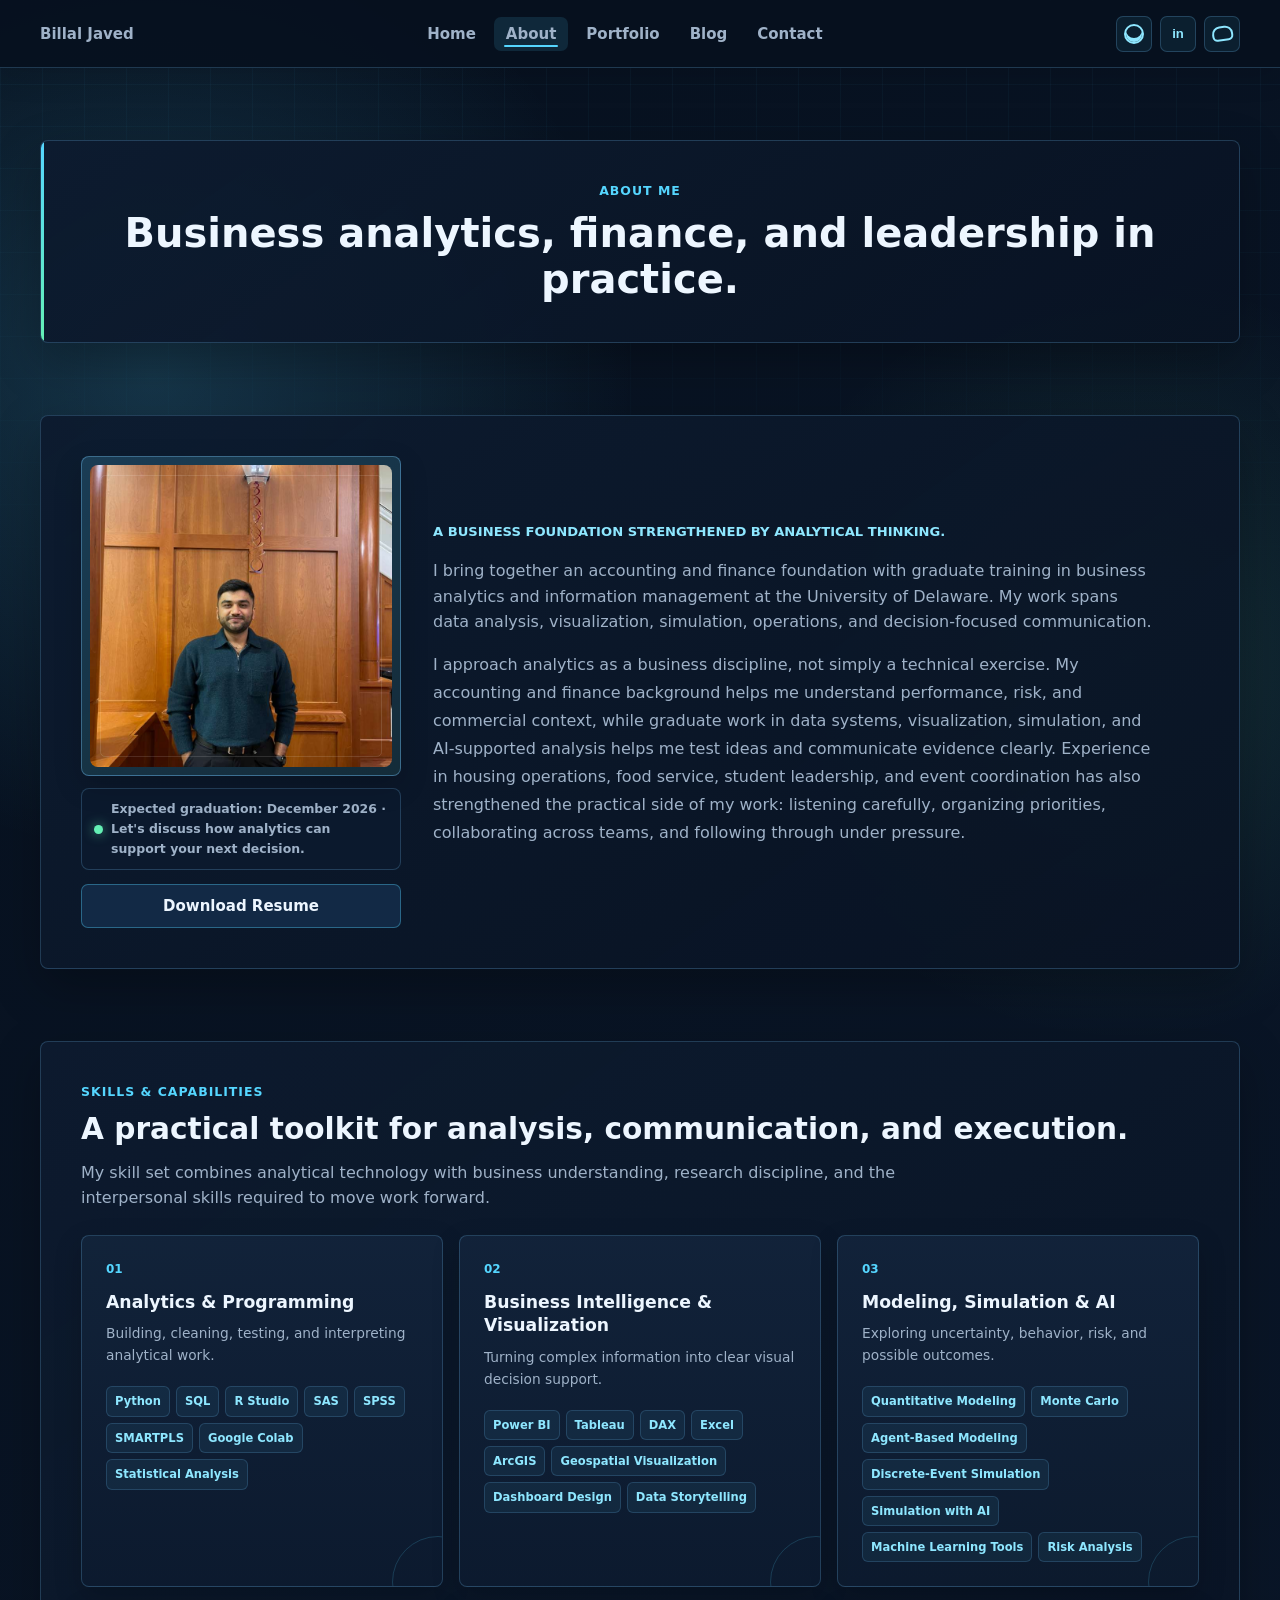
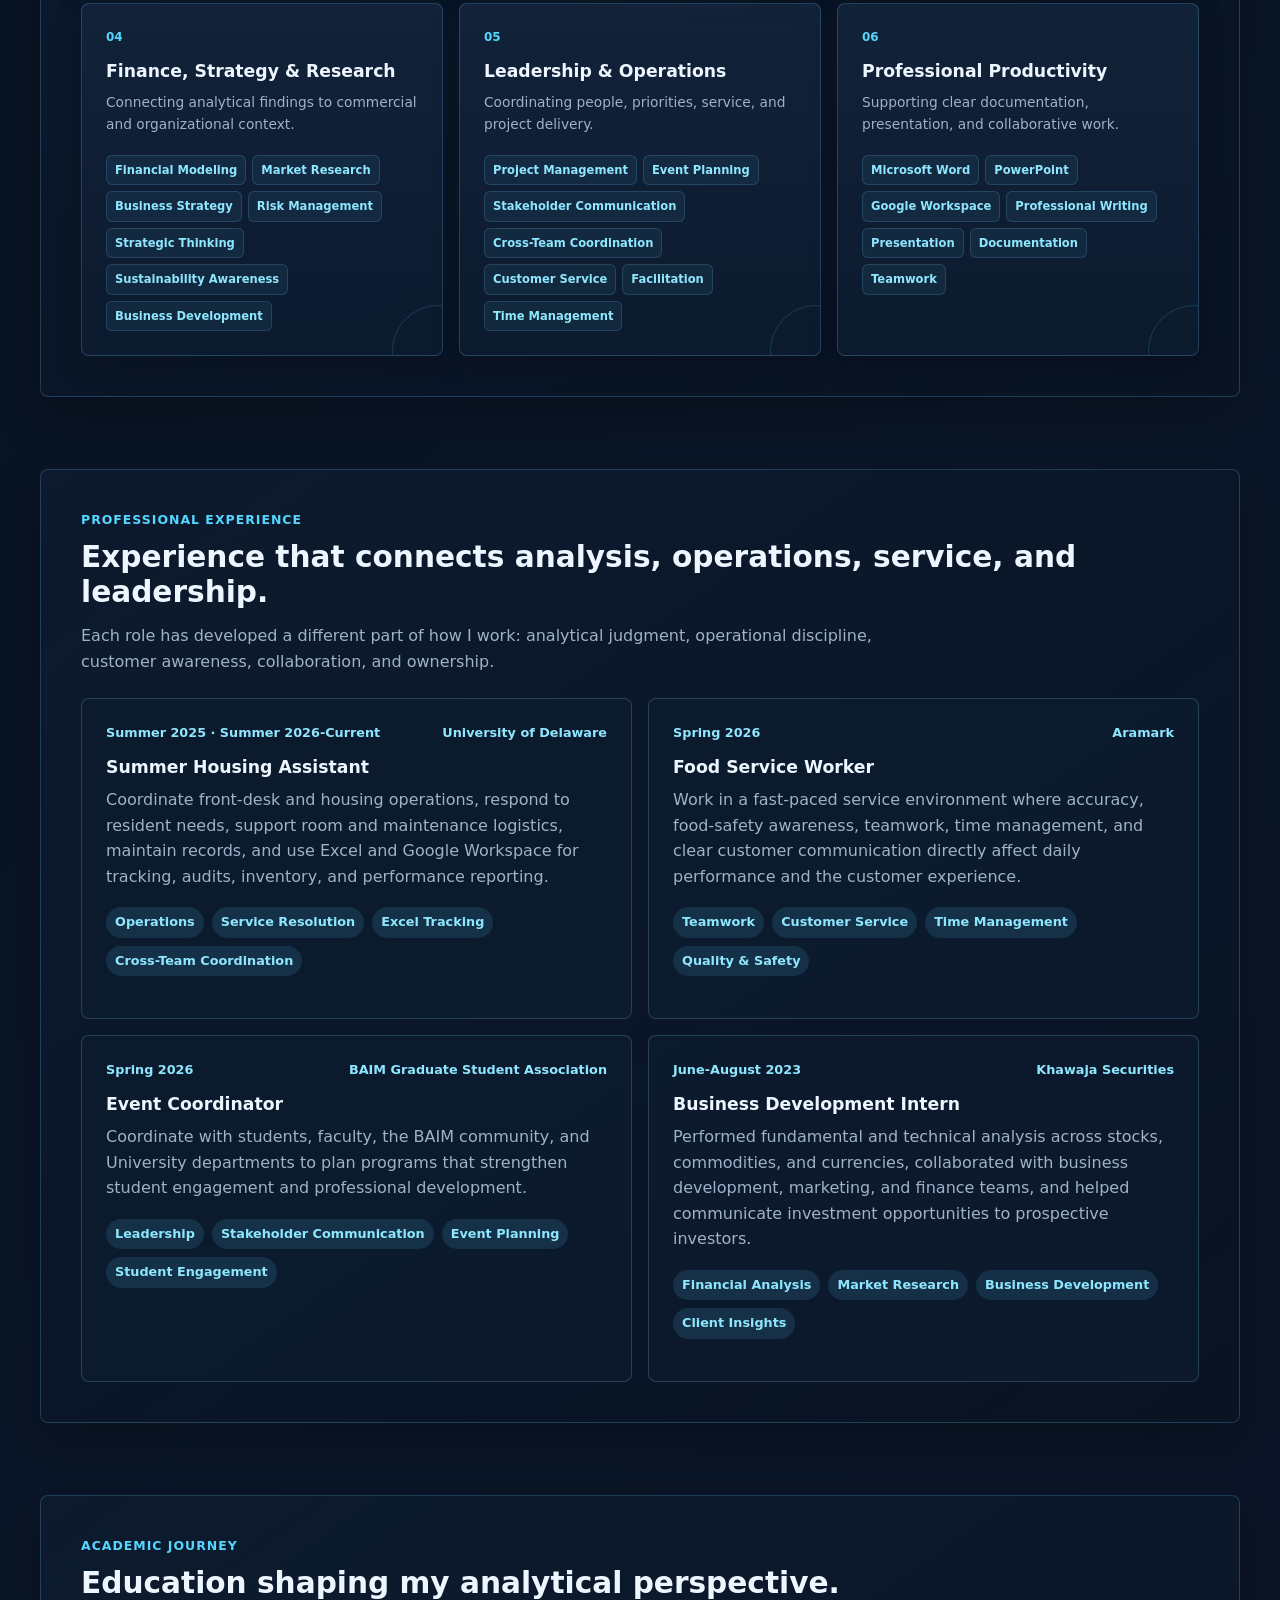
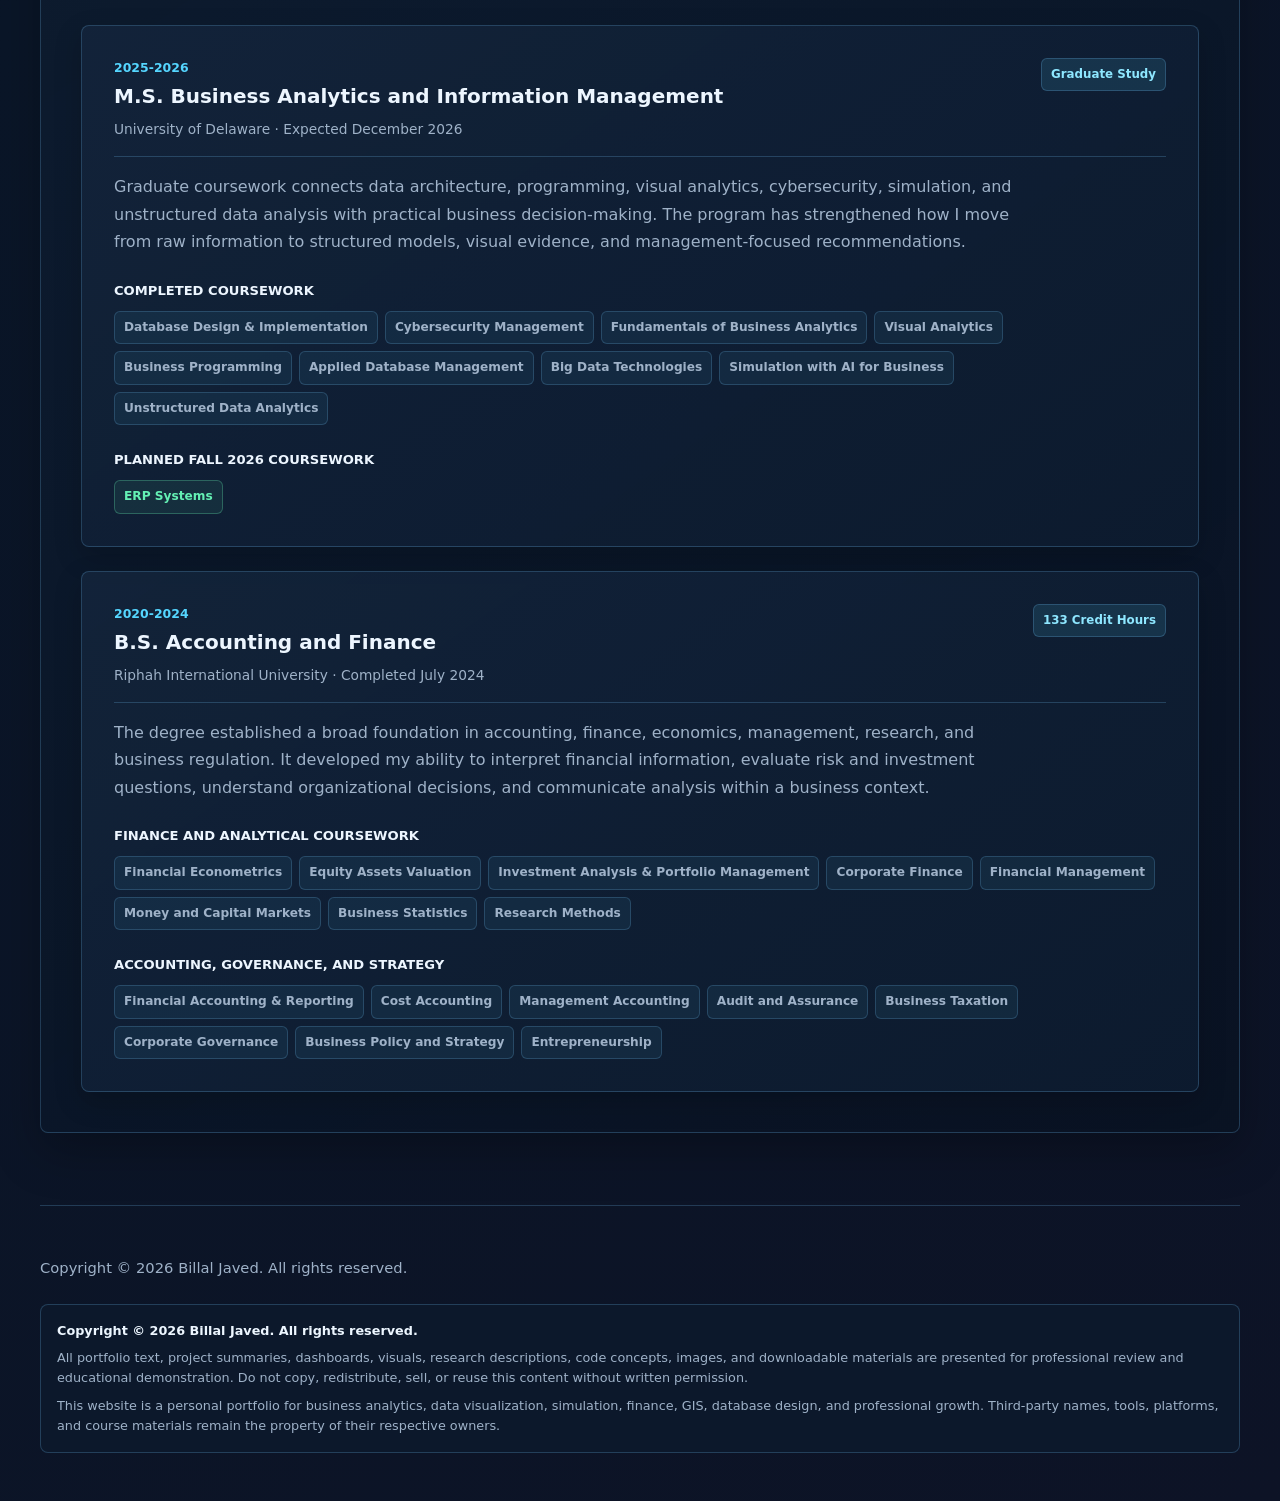
==== about.html @ 1fc85ca2 "Update portfolio website" ====
<!DOCTYPE html>
<html lang="en">
  <head>
    <meta charset="UTF-8" />
    <meta name="viewport" content="width=device-width, initial-scale=1.0" />
    <title>About | Billal Javed</title>
    <link rel="stylesheet" href="styles.css" />
  </head>
  <body data-page="about">
    <header class="site-header">
      <div class="brand-wrap"><a class="brand" href="index.html">Billal Javed</a><a class="admin-gate" href="admin.html" aria-label="Admin login" title="Admin login"></a></div>
      <button class="menu-toggle" id="menuToggle">Menu</button>
      <nav class="top-nav" id="topNav">
        <a href="index.html" data-page-link="home">Home</a><a href="about.html" data-page-link="about">About</a><a href="portfolio.html" data-page-link="portfolio">Portfolio</a><a href="blog.html" data-page-link="blog">Blog</a><a href="contact.html" data-page-link="contact">Contact</a>
      </nav>
      <div class="social-actions"><a class="social-icon github-icon" href="https://github.com/billal7890" data-social="github" target="_blank" rel="noreferrer" aria-label="GitHub"></a><a class="social-icon linkedin-icon" href="https://www.linkedin.com/in/billaljaved" data-social="linkedin" target="_blank" rel="noreferrer" aria-label="LinkedIn"></a><a class="social-icon handshake-icon" href="https://udel.joinhandshake.com/profiles/billaljaved" data-social="handshake" target="_blank" rel="noreferrer" aria-label="Handshake"></a></div>
    </header>
    <main>
      <section class="page-hero about-hero section-block reveal"><p class="eyebrow">About Me</p><h1 id="aboutHeading">Business analytics, finance, and leadership in practice.</h1></section>
      <section class="about section-block">
        <div class="profile-card reveal">
          <aside class="profile-visual">
            <div class="profile-image-frame"><img id="profileImage" alt="Billal Javed profile" /></div>
            <div class="profile-status"><i></i><span id="profileStatus">Expected graduation: December 2026 · Let's discuss how analytics can support your next decision.</span></div>
            <a class="button secondary resume-download profile-resume" href="#">Download Resume</a>
          </aside>
          <div class="profile-content">
            <p class="profile-kicker" id="aboutKicker">A business foundation strengthened by analytical thinking.</p>
            <p id="aboutText">I bring together an accounting and finance foundation with graduate training in business analytics and information management at the University of Delaware. My work spans data analysis, visualization, simulation, operations, and decision-focused communication.</p>
            <p id="aboutSecondary">I approach analytics as a business discipline, not simply a technical exercise. My accounting and finance background helps me understand performance, risk, and commercial context, while graduate work in data systems, visualization, simulation, and AI-supported analysis helps me test ideas and communicate evidence clearly. Experience in housing operations, food service, student leadership, and event coordination has also strengthened the practical side of my work: listening carefully, organizing priorities, collaborating across teams, and following through under pressure.</p>
          </div>
        </div>
      </section>
      <section class="section-block skills-showcase reveal" id="skills">
        <div class="section-heading">
          <p class="eyebrow">Skills &amp; Capabilities</p>
          <h2 id="skillsHeading">A practical toolkit for analysis, communication, and execution.</h2>
          <p id="skillsIntro">My skill set combines analytical technology with business understanding, research discipline, and the interpersonal skills required to move work forward.</p>
        </div>
        <div class="skill-groups" id="skillGroups">
          <article>
            <span class="skill-group-number">01</span>
            <h3>Analytics &amp; Programming</h3>
            <p>Building, cleaning, testing, and interpreting analytical work.</p>
            <div class="skill-cloud"><span>Python</span><span>SQL</span><span>R Studio</span><span>SAS</span><span>SPSS</span><span>SMARTPLS</span><span>Google Colab</span><span>Statistical Analysis</span></div>
          </article>
          <article>
            <span class="skill-group-number">02</span>
            <h3>Business Intelligence &amp; Visualization</h3>
            <p>Turning complex information into clear visual decision support.</p>
            <div class="skill-cloud"><span>Power BI</span><span>Tableau</span><span>DAX</span><span>Excel</span><span>ArcGIS</span><span>Geospatial Visualization</span><span>Dashboard Design</span><span>Data Storytelling</span></div>
          </article>
          <article>
            <span class="skill-group-number">03</span>
            <h3>Modeling, Simulation &amp; AI</h3>
            <p>Exploring uncertainty, behavior, risk, and possible outcomes.</p>
            <div class="skill-cloud"><span>Quantitative Modeling</span><span>Monte Carlo</span><span>Agent-Based Modeling</span><span>Discrete-Event Simulation</span><span>Simulation with AI</span><span>Machine Learning Tools</span><span>Risk Analysis</span></div>
          </article>
          <article>
            <span class="skill-group-number">04</span>
            <h3>Finance, Strategy &amp; Research</h3>
            <p>Connecting analytical findings to commercial and organizational context.</p>
            <div class="skill-cloud"><span>Financial Modeling</span><span>Market Research</span><span>Business Strategy</span><span>Risk Management</span><span>Strategic Thinking</span><span>Sustainability Awareness</span><span>Business Development</span></div>
          </article>
          <article>
            <span class="skill-group-number">05</span>
            <h3>Leadership &amp; Operations</h3>
            <p>Coordinating people, priorities, service, and project delivery.</p>
            <div class="skill-cloud"><span>Project Management</span><span>Event Planning</span><span>Stakeholder Communication</span><span>Cross-Team Coordination</span><span>Customer Service</span><span>Facilitation</span><span>Time Management</span></div>
          </article>
          <article>
            <span class="skill-group-number">06</span>
            <h3>Professional Productivity</h3>
            <p>Supporting clear documentation, presentation, and collaborative work.</p>
            <div class="skill-cloud"><span>Microsoft Word</span><span>PowerPoint</span><span>Google Workspace</span><span>Professional Writing</span><span>Presentation</span><span>Documentation</span><span>Teamwork</span></div>
          </article>
        </div>
      </section>
      <section class="section-block experience-section reveal">
        <div class="section-heading">
          <p class="eyebrow">Professional Experience</p>
          <h2 id="experienceHeading">Experience that connects analysis, operations, service, and leadership.</h2>
          <p id="experienceIntro">Each role has developed a different part of how I work: analytical judgment, operational discipline, customer awareness, collaboration, and ownership.</p>
        </div>
        <div class="experience-list">
          <article>
            <div class="experience-meta"><span>Summer 2025 · Summer 2026-Current</span><span>University of Delaware</span></div>
            <h3>Summer Housing Assistant</h3>
            <p id="housingDescription">Coordinate front-desk and housing operations, respond to resident needs, support room and maintenance logistics, maintain records, and use Excel and Google Workspace for tracking, audits, inventory, and performance reporting.</p>
            <div class="skills-list"><span>Operations</span><span>Service Resolution</span><span>Excel Tracking</span><span>Cross-Team Coordination</span></div>
          </article>
          <article>
            <div class="experience-meta"><span>Spring 2026</span><span>Aramark</span></div>
            <h3>Food Service Worker</h3>
            <p id="aramarkDescription">Work in a fast-paced service environment where accuracy, food-safety awareness, teamwork, time management, and clear customer communication directly affect daily performance and the customer experience.</p>
            <div class="skills-list"><span>Teamwork</span><span>Customer Service</span><span>Time Management</span><span>Quality &amp; Safety</span></div>
          </article>
          <article>
            <div class="experience-meta"><span>Spring 2026</span><span>BAIM Graduate Student Association</span></div>
            <h3>Event Coordinator</h3>
            <p id="gsaDescription">Coordinate with students, faculty, the BAIM community, and University departments to plan programs that strengthen student engagement and professional development.</p>
            <div class="skills-list"><span>Leadership</span><span>Stakeholder Communication</span><span>Event Planning</span><span>Student Engagement</span></div>
          </article>
          <article>
            <div class="experience-meta"><span>June-August 2023</span><span>Khawaja Securities</span></div>
            <h3>Business Development Intern</h3>
            <p id="internshipDescription">Performed fundamental and technical analysis across stocks, commodities, and currencies, collaborated with business development, marketing, and finance teams, and helped communicate investment opportunities to prospective investors.</p>
            <div class="skills-list"><span>Financial Analysis</span><span>Market Research</span><span>Business Development</span><span>Client Insights</span></div>
          </article>
        </div>
      </section>
      <section class="section-block timeline-section reveal">
        <div class="section-heading"><p class="eyebrow">Academic Journey</p><h2 id="academicHeading">Education shaping my analytical perspective.</h2></div>
        <div class="academic-records">
          <article class="academic-record">
            <div class="academic-record-head">
              <div><span>2025-2026</span><h3 id="mastersDegree">M.S. Business Analytics and Information Management</h3><p id="mastersSchool">University of Delaware · Expected December 2026</p></div>
              <strong>Graduate Study</strong>
            </div>
            <p id="mastersDescription">Graduate coursework connects data architecture, programming, visual analytics, cybersecurity, simulation, and unstructured data analysis with practical business decision-making. The program has strengthened how I move from raw information to structured models, visual evidence, and management-focused recommendations.</p>
            <div class="coursework-block">
              <h4>Completed coursework</h4>
              <div class="coursework-list" id="mastersCompletedCourses">
                <span>Database Design &amp; Implementation</span><span>Cybersecurity Management</span><span>Fundamentals of Business Analytics</span><span>Visual Analytics</span><span>Business Programming</span><span>Applied Database Management</span><span>Big Data Technologies</span><span>Simulation with AI for Business</span><span>Unstructured Data Analytics</span>
              </div>
            </div>
            <div class="coursework-block planned-coursework">
              <h4>Planned Fall 2026 coursework</h4>
              <div class="coursework-list" id="mastersPlannedCourses"><span>ERP Systems</span></div>
            </div>
          </article>
          <article class="academic-record">
            <div class="academic-record-head">
              <div><span>2020-2024</span><h3 id="bachelorsDegree">B.S. Accounting and Finance</h3><p id="bachelorsSchool">Riphah International University · Completed July 2024</p></div>
              <strong>133 Credit Hours</strong>
            </div>
            <p id="bachelorsDescription">The degree established a broad foundation in accounting, finance, economics, management, research, and business regulation. It developed my ability to interpret financial information, evaluate risk and investment questions, understand organizational decisions, and communicate analysis within a business context.</p>
            <div class="coursework-block">
              <h4>Finance and analytical coursework</h4>
              <div class="coursework-list" id="bachelorsFinanceCourses">
                <span>Financial Econometrics</span><span>Equity Assets Valuation</span><span>Investment Analysis &amp; Portfolio Management</span><span>Corporate Finance</span><span>Financial Management</span><span>Money and Capital Markets</span><span>Business Statistics</span><span>Research Methods</span>
              </div>
            </div>
            <div class="coursework-block">
              <h4>Accounting, governance, and strategy</h4>
              <div class="coursework-list" id="bachelorsBusinessCourses">
                <span>Financial Accounting &amp; Reporting</span><span>Cost Accounting</span><span>Management Accounting</span><span>Audit and Assurance</span><span>Business Taxation</span><span>Corporate Governance</span><span>Business Policy and Strategy</span><span>Entrepreneurship</span>
              </div>
            </div>
          </article>
        </div>
      </section>
    </main>
    <footer class="site-footer"><p>Copyright © 2026 Billal Javed. All rights reserved.</p></footer>
    <script src="script.js"></script>
  </body>
</html>
---- styles.css ----
:root {
  --bg: #07111f;
  --surface: #0d1b2f;
  --surface-soft: #13243b;
  --surface-raised: #102139;
  --ink: #edf6ff;
  --muted: #9fb2c8;
  --line: rgba(119, 199, 255, 0.22);
  --line-strong: rgba(119, 199, 255, 0.38);
  --accent: #55d6ff;
  --accent-dark: #8ee7ff;
  --accent-soft: rgba(85, 214, 255, 0.12);
  --success: #16805a;
  --danger: #b42345;
  --signal: #64f0b4;
  --violet: #8d7dff;
  --shadow: 0 18px 48px rgba(0, 0, 0, 0.26);
  --shadow-soft: 0 10px 28px rgba(0, 0, 0, 0.18);
  --radius: 8px;
  --max: 1200px;
  --space-1: 8px;
  --space-2: 16px;
  --space-3: 24px;
  --space-4: 32px;
  --space-5: 48px;
  --space-6: 64px;
  --section-space: 72px;
}

* {
  box-sizing: border-box;
}

[hidden] {
  display: none !important;
}

html {
  scroll-behavior: smooth;
}

body {
  margin: 0;
  background:
    radial-gradient(circle at 12% 8%, rgba(85, 214, 255, 0.18), transparent 30rem),
    radial-gradient(circle at 88% 14%, rgba(100, 240, 180, 0.12), transparent 24rem),
    linear-gradient(135deg, #07111f 0%, #0a1628 54%, #0d1326 100%);
  color: var(--ink);
  font-family: Inter, ui-sans-serif, system-ui, -apple-system, BlinkMacSystemFont, "Segoe UI", Arial, sans-serif;
  font-size: 16px;
  line-height: 1.6;
  min-width: 320px;
  animation: pageFade 420ms ease both;
}

body::before {
  content: "";
  position: fixed;
  inset: 0;
  pointer-events: none;
  background-image:
    linear-gradient(rgba(85, 214, 255, 0.045) 1px, transparent 1px),
    linear-gradient(90deg, rgba(85, 214, 255, 0.045) 1px, transparent 1px);
  background-size: 42px 42px;
  mask-image: linear-gradient(to bottom, #000 0%, transparent 78%);
}

a {
  color: inherit;
  text-decoration: none;
}

img {
  max-width: 100%;
}

.site-header {
  position: sticky;
  top: 0;
  z-index: 50;
  display: grid;
  grid-template-columns: auto 1fr auto;
  align-items: center;
  gap: var(--space-2);
  min-height: 68px;
  padding: 12px max(20px, calc((100vw - var(--max)) / 2));
  border-bottom: 1px solid var(--line);
  background: rgba(7, 17, 31, 0.92);
  box-shadow: 0 8px 30px rgba(0, 0, 0, 0.12);
  backdrop-filter: blur(18px);
}

.brand {
  font-size: 0.98rem;
  font-weight: 800;
  letter-spacing: 0;
}

.brand-wrap {
  display: inline-flex;
  align-items: center;
  gap: 9px;
}

.admin-gate {
  display: none;
  place-items: center;
  width: 28px;
  height: 28px;
  border: 1px solid var(--line);
  border-radius: 7px;
  color: var(--accent-dark);
  background: var(--accent-soft);
  font-size: 0.78rem;
  font-weight: 900;
  transition: transform 180ms ease, box-shadow 180ms ease;
}

.admin-gate::before {
  content: "";
  width: 12px;
  height: 12px;
  border: 2px solid currentColor;
  border-radius: 3px;
  box-shadow: 5px 5px 0 -1px currentColor;
}

.admin-gate:hover {
  transform: translateY(-2px);
  box-shadow: 0 10px 22px rgba(85, 214, 255, 0.16);
}

.top-nav {
  display: flex;
  justify-content: center;
  gap: 6px;
  flex-wrap: wrap;
}

.top-nav a,
.social-actions a,
.footer-links a {
  border-radius: 7px;
  color: var(--muted);
  font-size: 0.92rem;
  font-weight: 700;
  transition: color 180ms ease, background 180ms ease, transform 180ms ease;
}

.top-nav a {
  position: relative;
  padding: 8px 12px;
}

.top-nav a::after {
  content: "";
  position: absolute;
  left: 10px;
  right: 10px;
  bottom: 4px;
  height: 2px;
  border-radius: 999px;
  background: var(--accent);
  transform: scaleX(0);
  transform-origin: left;
  transition: transform 180ms ease;
}

.top-nav a:hover,
.top-nav a.active,
.footer-links a:hover {
  color: var(--accent-dark);
  background: var(--accent-soft);
}

.top-nav a:hover::after,
.top-nav a.active::after {
  transform: scaleX(1);
}

.social-actions {
  display: flex;
  align-items: center;
  gap: 8px;
}

.social-actions a {
  display: grid;
  place-items: center;
  width: 36px;
  height: 36px;
  border: 1px solid var(--line);
  background: rgba(85, 214, 255, 0.08);
  transition: border-color 180ms ease, background 180ms ease, transform 180ms ease;
}

.social-actions a:hover {
  border-color: var(--line-strong);
  background: var(--accent-soft);
  transform: translateY(-2px);
}

.social-icon::before {
  color: var(--accent-dark);
  font-weight: 900;
  font-size: 0.82rem;
}

.github-icon::before {
  content: "";
  width: 16px;
  height: 16px;
  border: 2px solid currentColor;
  border-radius: 50%;
  box-shadow: inset 0 -4px 0 currentColor;
}

.linkedin-icon::before {
  content: "in";
  font-family: Arial, sans-serif;
}

.handshake-icon::before {
  content: "";
  width: 17px;
  height: 11px;
  border: 2px solid currentColor;
  border-radius: 8px 8px 5px 5px;
  transform: rotate(-8deg);
}

.menu-toggle {
  display: none;
  min-height: 40px;
  border: 1px solid var(--line);
  border-radius: 7px;
  background: var(--surface);
  color: var(--ink);
  font-weight: 800;
}

main {
  width: min(var(--max), calc(100% - 40px));
  margin: 0 auto;
  display: grid;
  gap: var(--section-space);
  padding: var(--section-space) 0;
}

.section-block {
  scroll-margin-top: 84px;
  padding: 0;
}

.hero {
  display: grid;
  grid-template-columns: minmax(0, 1fr) minmax(360px, 0.66fr);
  gap: var(--space-4);
  align-items: stretch;
  min-height: auto;
  padding: 0;
}

.page-hero {
  position: relative;
  overflow: hidden;
  border: 1px solid var(--line);
  border-radius: var(--radius);
  background:
    linear-gradient(145deg, rgba(13, 27, 47, 0.96), rgba(9, 19, 35, 0.9));
  box-shadow: var(--shadow);
  padding: 40px;
  margin-top: 0;
}

.page-hero::before {
  content: "";
  position: absolute;
  inset: 0 auto 0 0;
  width: 3px;
  background: linear-gradient(var(--accent), var(--signal));
}

.page-hero > :last-child {
  margin-bottom: 0;
}

.hero-copy,
.featured-panel,
.work-focus,
.profile-card,
.contact-layout,
.resume .section-heading,
.admin,
.content-modal {
  border: 1px solid var(--line);
  border-radius: var(--radius);
  background:
    linear-gradient(145deg, rgba(13, 27, 47, 0.96), rgba(9, 19, 35, 0.9));
  box-shadow: var(--shadow);
}

.hero-copy {
  padding: 40px;
  position: relative;
  overflow: hidden;
  min-height: 470px;
  display: flex;
  flex-direction: column;
  justify-content: flex-start;
}

.hero-copy #homeTitle {
  width: 100%;
  max-width: 680px;
  text-wrap: pretty;
}

.hero-copy::after,
.featured-panel::after {
  content: "";
  position: absolute;
  right: -80px;
  bottom: -80px;
  width: 220px;
  aspect-ratio: 1;
  border-radius: 50%;
  border: 1px solid rgba(85, 214, 255, 0.2);
  background: radial-gradient(circle, rgba(85, 214, 255, 0.12), transparent 64%);
  pointer-events: none;
}

.eyebrow {
  margin: 0 0 10px;
  color: var(--accent);
  font-size: 0.78rem;
  font-weight: 800;
  letter-spacing: 0.08em;
  text-transform: uppercase;
}

h1,
h2,
h3,
p {
  margin-top: 0;
}

h1 {
  max-width: 100%;
  margin-bottom: var(--space-2);
  font-size: 2.5rem;
  line-height: 1.14;
  letter-spacing: 0;
}

h2 {
  margin-bottom: 12px;
  font-size: 1.85rem;
  line-height: 1.2;
  letter-spacing: 0;
}

h3 {
  margin-bottom: var(--space-1);
  font-size: 1.08rem;
  line-height: 1.35;
}

p {
  color: var(--muted);
  margin-bottom: var(--space-2);
}

.button-row,
.card-actions,
.contact-links,
.footer-links {
  display: flex;
  gap: 10px;
  flex-wrap: wrap;
}

.button,
.small-button {
  display: inline-flex;
  align-items: center;
  justify-content: center;
  min-height: 44px;
  border: 1px solid var(--line);
  border-radius: 7px;
  padding: 10px 15px;
  background: var(--surface);
  color: var(--ink);
  font: inherit;
  font-weight: 800;
  cursor: pointer;
  transition: transform 180ms ease, box-shadow 180ms ease, background 180ms ease;
}

.button:hover,
.small-button:hover,
.project-card:hover,
.blog-card:hover {
  transform: translateY(-2px);
}

.button:hover,
.small-button:hover {
  box-shadow: 0 10px 24px rgba(35, 87, 198, 0.14);
}

.button.primary {
  border-color: #69d7e8;
  background: linear-gradient(135deg, #59cde4, #61dfc0);
  color: #06111f;
  box-shadow: 0 10px 24px rgba(85, 214, 255, 0.16);
}

.button.secondary {
  border-color: rgba(85, 214, 255, 0.36);
  background: #122945;
  color: #edf6ff;
}

.small-button {
  border-color: rgba(85, 214, 255, 0.32);
  background: #122945;
  color: #edf6ff;
}

.button.primary:hover {
  background: linear-gradient(135deg, #72dded, #75e9ca);
}

.button.secondary:hover,
.small-button:hover {
  border-color: var(--accent);
  background: #173554;
  color: var(--accent-dark);
}

.hero-live-visual {
  position: relative;
  z-index: 1;
  display: grid;
  gap: 12px;
  margin: 22px 0 20px;
  padding: 14px;
  border: 1px solid rgba(85, 214, 255, 0.24);
  border-radius: var(--radius);
  background:
    linear-gradient(135deg, rgba(85, 214, 255, 0.1), rgba(100, 240, 180, 0.06)),
    rgba(7, 17, 31, 0.52);
}

.visual-controls {
  display: flex;
  gap: 6px;
  flex-wrap: wrap;
}

.visual-controls button {
  min-height: 30px;
  border: 1px solid var(--line);
  border-radius: 6px;
  padding: 5px 9px;
  background: rgba(13, 27, 47, 0.76);
  color: var(--muted);
  font: inherit;
  font-size: 0.75rem;
  font-weight: 800;
  cursor: pointer;
}

.visual-controls button:hover,
.visual-controls button.active {
  border-color: var(--accent);
  background: var(--accent-soft);
  color: var(--accent-dark);
}

.visual-kpis {
  display: grid;
  grid-template-columns: repeat(3, minmax(0, 1fr));
  gap: 10px;
}

.visual-kpis span {
  border: 1px solid rgba(119, 199, 255, 0.18);
  border-radius: 7px;
  padding: 10px;
  background: rgba(13, 27, 47, 0.74);
}

.visual-kpis strong {
  display: block;
  color: var(--ink);
  font-size: 1.05rem;
}

.visual-kpis small {
  color: var(--muted);
  font-weight: 700;
}

.visual-chart {
  position: relative;
  display: grid;
  grid-template-columns: repeat(6, 1fr);
  align-items: end;
  gap: 10px;
  min-height: 184px;
  padding: 56px 14px 24px 46px;
  overflow: hidden;
  border-radius: 7px;
  border: 1px solid rgba(85, 214, 255, 0.2);
  background:
    linear-gradient(180deg, rgba(5, 16, 31, 0.12), rgba(100, 240, 180, 0.04)),
    linear-gradient(rgba(85, 214, 255, 0.05) 1px, transparent 1px),
    linear-gradient(90deg, rgba(85, 214, 255, 0.05) 1px, transparent 1px);
  background-size: 24px 24px;
}

.visual-chart::before,
.visual-chart::after {
  content: "";
}

.visual-chart-head {
  position: absolute;
  top: 12px;
  right: 14px;
  left: 14px;
  z-index: 5;
  display: flex;
  align-items: center;
  justify-content: space-between;
  gap: 12px;
}

.visual-chart-head span {
  color: var(--ink);
  font-size: 0.78rem;
  font-weight: 800;
}

.visual-chart-head strong {
  flex: 0 0 auto;
  border: 1px solid rgba(100, 240, 180, 0.28);
  border-radius: 999px;
  padding: 5px 9px;
  background: rgba(100, 240, 180, 0.1);
  color: var(--signal);
  font-size: 0.68rem;
  letter-spacing: 0.01em;
}

.visual-threshold {
  position: absolute;
  top: 76px;
  right: 14px;
  left: 46px;
  z-index: 1;
  height: 48px;
  border-top: 1px dashed rgba(100, 240, 180, 0.38);
  border-bottom: 1px dashed rgba(100, 240, 180, 0.18);
  background: linear-gradient(90deg, rgba(100, 240, 180, 0.08), transparent);
  pointer-events: none;
}

.visual-threshold span {
  position: absolute;
  top: -10px;
  right: 8px;
  padding: 2px 6px;
  border-radius: 999px;
  background: rgba(7, 17, 31, 0.88);
  color: rgba(100, 240, 180, 0.82);
  font-size: 0.58rem;
  font-weight: 800;
}

.visual-axis {
  position: absolute;
  top: 54px;
  bottom: 26px;
  left: 10px;
  z-index: 3;
  display: grid;
  grid-template-rows: repeat(4, 1fr);
  align-items: center;
  color: rgba(159, 178, 200, 0.72);
  font-size: 0.58rem;
  font-weight: 800;
  pointer-events: none;
}

.visual-chart i {
  position: relative;
  z-index: 3;
  height: var(--h);
  min-height: 22px;
  border: 1px solid rgba(85, 214, 255, 0.26);
  border-radius: 8px 8px 3px 3px;
  background: linear-gradient(180deg, rgba(85, 214, 255, 0.88), rgba(100, 240, 180, 0.42));
  box-shadow: 0 0 18px rgba(85, 214, 255, 0.12);
  animation: barLift 2.6s ease-in-out infinite;
  animation-delay: calc(var(--h) * -0.018s);
}

.visual-chart svg {
  position: absolute;
  inset: 48px 14px 26px 46px;
  z-index: 4;
  width: calc(100% - 60px);
  height: calc(100% - 74px);
  overflow: visible;
  pointer-events: none;
}

.visual-chart polyline {
  fill: none;
  stroke: var(--signal);
  stroke-width: 4;
  stroke-linecap: round;
  stroke-linejoin: round;
  filter: drop-shadow(0 0 8px rgba(100, 240, 180, 0.45));
  stroke-dasharray: 420;
  animation: drawTrend 3.8s ease-in-out infinite;
}

.visual-trend-label {
  position: absolute;
  top: 128px;
  right: 18px;
  z-index: 5;
  max-width: 160px;
  border: 1px solid rgba(100, 240, 180, 0.18);
  border-radius: 999px;
  padding: 5px 8px;
  background: rgba(7, 17, 31, 0.78);
  color: rgba(230, 241, 255, 0.82);
  font-size: 0.62rem;
  font-weight: 800;
  text-align: right;
}

.visual-periods {
  position: absolute;
  right: 12px;
  bottom: 6px;
  left: 46px;
  z-index: 3;
  display: grid;
  grid-template-columns: repeat(6, minmax(0, 1fr));
  color: rgba(159, 178, 200, 0.7);
  font-size: 0.58rem;
  font-weight: 700;
  text-align: center;
  pointer-events: none;
}

.visual-caption {
  margin: 0;
  font-size: 0.78rem;
}

.visual-explanation {
  display: grid;
  gap: 6px;
  border-top: 1px solid var(--line);
  padding-top: 12px;
}

.visual-explanation strong {
  color: var(--ink);
  font-size: 0.9rem;
}

.visual-explanation p {
  margin: 0;
  font-size: 0.82rem;
  line-height: 1.55;
}

.visual-legend {
  display: flex;
  gap: 12px;
  flex-wrap: wrap;
  color: var(--muted);
  font-size: 0.7rem;
  font-weight: 700;
}

.visual-legend span {
  display: inline-flex;
  align-items: center;
  gap: 5px;
}

.visual-legend i {
  width: 10px;
  height: 10px;
  border-radius: 2px;
  background: var(--accent);
}

.visual-legend span:nth-child(2) i {
  height: 3px;
  border-radius: 999px;
  background: var(--signal);
}

.visual-legend span:last-child {
  flex-basis: 100%;
  color: var(--accent-dark);
}

.featured-panel {
  padding: var(--space-3);
  position: relative;
  overflow: hidden;
  min-height: 470px;
  display: flex;
  flex-direction: column;
}

.panel-heading,
.section-heading {
  margin-bottom: var(--space-3);
}

.section-heading {
  max-width: 100%;
}

.section-heading > :last-child {
  margin-bottom: 0;
}

.section-heading > p:not(.eyebrow) {
  max-width: 820px;
}

.panel-heading {
  display: flex;
  justify-content: space-between;
  gap: 12px;
  color: var(--muted);
  font-weight: 800;
}

.featured-projects,
.portfolio-grid,
.certification-grid,
.blog-grid,
.work-grid,
.admin-stats {
  display: grid;
  gap: var(--space-2);
}

.featured-projects {
  grid-template-columns: 1fr;
  flex: 1;
  grid-template-rows: repeat(4, minmax(0, 1fr));
}

.featured-card,
.project-card,
.certification-card,
.custom-section-card,
.blog-card,
.work-grid article,
.admin-card,
.message-card {
  border: 1px solid var(--line);
  border-radius: var(--radius);
  background: rgba(13, 27, 47, 0.9);
  box-shadow: var(--shadow-soft);
  transition: transform 180ms ease, box-shadow 180ms ease, border-color 180ms ease, background 180ms ease;
}

.featured-card:hover,
.certification-card:hover,
.custom-section-card:hover,
.work-grid article:hover,
.message-card:hover {
  transform: translateY(-2px);
  border-color: var(--line-strong);
  box-shadow: 0 16px 34px rgba(0, 0, 0, 0.22);
}

.project-card img {
  background:
    linear-gradient(rgba(85, 214, 255, 0.045) 1px, transparent 1px),
    linear-gradient(90deg, rgba(85, 214, 255, 0.045) 1px, transparent 1px),
    #071426;
  background-size: 28px 28px;
}

.certifications-section {
  padding: var(--space-4);
  border: 1px solid var(--line);
  background:
    linear-gradient(120deg, rgba(98, 240, 191, 0.055), transparent 42%),
    var(--panel);
}

.certification-grid {
  grid-template-columns: repeat(2, minmax(0, 1fr));
}

.certification-card {
  display: grid;
  min-height: 280px;
  align-content: space-between;
  gap: var(--space-3);
  padding: var(--space-3);
}

.certification-card h3 {
  margin: 14px 0 10px;
}

.certification-card p {
  color: var(--muted);
}

.certification-card .small-button {
  width: fit-content;
  margin-top: 12px;
}

.custom-sections-section {
  padding: var(--space-4);
  border: 1px solid var(--line);
  background:
    linear-gradient(120deg, rgba(200, 166, 66, 0.06), transparent 45%),
    var(--panel);
}

.custom-section-grid {
  display: grid;
  grid-template-columns: repeat(2, minmax(0, 1fr));
  gap: var(--space-2);
}

.custom-section-card {
  display: grid;
  gap: var(--space-3);
  padding: var(--space-3);
}

.custom-section-card h3 {
  margin: 8px 0 10px;
}

.custom-section-file {
  border-top: 1px solid var(--line);
  padding-top: var(--space-2);
}

.custom-section-file img {
  width: 100%;
  max-height: 260px;
  object-fit: cover;
  border: 1px solid var(--line);
  border-radius: var(--radius);
}

.featured-card {
  display: flex;
  flex-direction: column;
  justify-content: center;
  padding: var(--space-2);
}

.featured-card p {
  margin-bottom: 10px;
  font-size: 0.88rem;
  line-height: 1.5;
}

.featured-card .small-button {
  width: fit-content;
}

.work-focus {
  position: sticky;
  top: 80px;
  z-index: 1;
  padding: 40px;
  margin-top: 0;
}

.work-grid {
  grid-template-columns: repeat(4, minmax(0, 1fr));
}

.work-grid article {
  padding: var(--space-3);
  background: linear-gradient(180deg, rgba(13, 27, 47, 0.95), rgba(19, 36, 59, 0.92));
}

.profile-card {
  display: grid;
  grid-template-columns: 320px minmax(0, 1fr);
  gap: var(--space-4);
  align-items: center;
  padding: 40px;
}

#profileImage {
  display: block;
  width: 100%;
  aspect-ratio: 1;
  border-radius: var(--radius);
  object-fit: cover;
  background: var(--surface-soft);
}

.about-hero {
  text-align: center;
}

.about-hero h1 {
  max-width: none;
  margin-inline: auto;
  text-align: center !important;
}

.profile-visual {
  display: grid;
  align-content: center;
  gap: 12px;
}

.profile-image-frame {
  position: relative;
  overflow: hidden;
  border: 1px solid var(--line-strong);
  border-radius: var(--radius);
  padding: 8px;
  background:
    linear-gradient(145deg, rgba(85, 214, 255, 0.18), rgba(100, 240, 180, 0.08)),
    var(--surface);
  box-shadow: var(--shadow-soft);
}

.profile-image-frame::after {
  content: "";
  position: absolute;
  inset: 18px;
  border: 1px solid rgba(255, 255, 255, 0.12);
  border-radius: 5px;
  pointer-events: none;
}

.profile-status {
  display: flex;
  align-items: center;
  gap: 8px;
  border: 1px solid var(--line);
  border-radius: var(--radius);
  padding: 10px 12px;
  background: rgba(13, 27, 47, 0.84);
  color: var(--muted);
  font-size: 0.78rem;
  font-weight: 750;
}

.profile-status i {
  width: 9px;
  height: 9px;
  flex: 0 0 auto;
  border-radius: 50%;
  background: var(--signal);
  box-shadow: 0 0 12px rgba(100, 240, 180, 0.65);
}

.profile-content {
  max-width: 720px;
}

.profile-kicker {
  color: var(--accent-dark);
  font-size: 0.82rem;
  font-weight: 850;
  text-transform: uppercase;
}

.profile-content > p:not(.profile-kicker) {
  font-size: 1rem;
  line-height: 1.75;
}

.profile-resume {
  width: 100%;
  margin-top: 2px;
}

.skills-showcase {
  border: 1px solid var(--line);
  border-radius: var(--radius);
  padding: 40px;
  background:
    linear-gradient(145deg, rgba(13, 27, 47, 0.96), rgba(9, 19, 35, 0.9));
  box-shadow: var(--shadow);
}

.skill-groups {
  display: grid;
  grid-template-columns: repeat(3, minmax(0, 1fr));
  gap: var(--space-2);
}

.skill-groups article {
  position: relative;
  overflow: hidden;
  border: 1px solid var(--line);
  border-radius: var(--radius);
  padding: var(--space-3);
  background: linear-gradient(180deg, rgba(19, 36, 59, 0.92), rgba(13, 27, 47, 0.92));
  box-shadow: var(--shadow-soft);
}

.skill-groups article::after {
  content: "";
  position: absolute;
  width: 90px;
  height: 90px;
  right: -42px;
  bottom: -42px;
  border: 1px solid rgba(85, 214, 255, 0.18);
  border-radius: 50%;
}

.skill-group-number {
  display: block;
  margin-bottom: 12px;
  color: var(--accent);
  font-size: 0.75rem;
  font-weight: 900;
}

.skill-groups article > p {
  min-height: 48px;
  font-size: 0.86rem;
}

.skill-cloud {
  display: flex;
  gap: 6px;
  flex-wrap: wrap;
}

.skill-cloud span {
  border: 1px solid rgba(119, 199, 255, 0.18);
  border-radius: 6px;
  padding: 5px 8px;
  background: rgba(85, 214, 255, 0.07);
  color: var(--accent-dark);
  font-size: 0.72rem;
  font-weight: 750;
}

.skills-list {
  display: flex;
  gap: 8px;
  flex-wrap: wrap;
  margin: 18px 0;
}

.experience-section,
.leadership-project {
  border: 1px solid var(--line);
  border-radius: var(--radius);
  padding: 40px;
  background:
    linear-gradient(145deg, rgba(13, 27, 47, 0.96), rgba(9, 19, 35, 0.9));
  box-shadow: var(--shadow);
}

.experience-list {
  display: grid;
  grid-template-columns: repeat(2, minmax(0, 1fr));
  gap: var(--space-2);
}

.experience-list article,
.leadership-summary,
.workshop-flow article {
  border: 1px solid var(--line);
  border-radius: var(--radius);
  background: rgba(13, 27, 47, 0.86);
}

.experience-list article {
  padding: var(--space-3);
}

.experience-meta {
  display: flex;
  justify-content: space-between;
  gap: 12px;
  flex-wrap: wrap;
  margin-bottom: 12px;
  color: var(--accent-dark);
  font-size: 0.8rem;
  font-weight: 800;
}

.leadership-project-grid {
  display: grid;
  grid-template-columns: minmax(0, 1fr) minmax(360px, 0.85fr);
  gap: var(--space-3);
}

.leadership-summary {
  padding: var(--space-4);
}

.workshop-flow {
  display: grid;
  gap: 10px;
}

.workshop-flow article {
  display: grid;
  grid-template-columns: 44px minmax(0, 1fr);
  gap: 12px;
  align-items: start;
  padding: 15px;
}

.workshop-flow article > strong {
  color: var(--accent);
  font-size: 1.1rem;
}

.workshop-flow h3,
.workshop-flow p {
  margin-bottom: 4px;
}

.workshop-skills {
  margin-bottom: 0;
}

.workshop-skill-summary {
  display: grid;
  grid-template-columns: minmax(260px, 0.6fr) minmax(0, 1.4fr);
  gap: var(--space-3);
  align-items: center;
  margin-top: var(--space-3);
  border-top: 1px solid var(--line);
  padding-top: var(--space-3);
}

.workshop-skill-summary h3 {
  margin-bottom: 0;
}

.tag,
.skills-list span {
  display: inline-flex;
  border-radius: 999px;
  padding: 5px 9px;
  background: var(--accent-soft);
  color: var(--accent-dark);
  font-size: 0.8rem;
  font-weight: 800;
}

.portfolio-grid {
  grid-template-columns: repeat(3, minmax(0, 1fr));
  gap: var(--space-3);
}

.project-card,
.blog-card {
  display: flex;
  flex-direction: column;
  overflow: hidden;
  min-width: 0;
  box-shadow: var(--shadow-soft);
  transition: transform 180ms ease, box-shadow 180ms ease;
}

.project-card img {
  display: block;
  width: 100%;
  height: 176px;
  object-fit: cover;
  background:
    linear-gradient(135deg, rgba(85, 214, 255, 0.08), rgba(100, 240, 180, 0.08)),
    var(--surface-soft);
}

.card-body {
  display: flex;
  flex: 1;
  flex-direction: column;
  padding: var(--space-3);
}

.project-card .card-actions {
  display: grid;
  grid-template-columns: repeat(2, minmax(0, 1fr));
  margin-top: auto;
  padding-top: var(--space-2);
}

.project-card .card-actions .small-button {
  width: 100%;
}

.card-meta {
  display: flex;
  gap: 8px;
  flex-wrap: wrap;
  margin-bottom: 10px;
}

.like-button {
  border-color: rgba(244, 132, 166, 0.35);
  color: #ff9fbc;
  background: rgba(180, 35, 69, 0.12);
}

.blog-grid {
  grid-template-columns: repeat(3, minmax(0, 1fr));
  gap: var(--space-3);
}

.blog-card {
  display: flex;
  flex-direction: column;
  min-height: 100%;
  padding: var(--space-3);
}

.blog-card .small-button {
  width: fit-content;
  margin-top: auto;
}

.article-page {
  max-width: 1040px;
}

.article-hero {
  border-bottom: 1px solid var(--line);
  padding: var(--space-5) 0;
}

.article-hero h1 {
  max-width: 900px;
  margin-top: 18px;
}

.article-back {
  color: var(--accent-dark);
  font-weight: 800;
}

.article-abstract {
  max-width: 820px;
  color: var(--ink);
  font-size: 1.08rem;
}

.article-byline {
  margin: 22px 0 0;
  font-size: 0.9rem;
}

.article-layout {
  display: grid;
  grid-template-columns: 210px minmax(0, 1fr);
  gap: var(--space-5);
  padding-top: var(--space-5);
}

.article-outline {
  position: sticky;
  top: 92px;
  align-self: start;
  display: grid;
  gap: 8px;
  border-left: 2px solid var(--line);
  padding-left: 16px;
}

.article-outline strong {
  color: var(--ink);
  margin-bottom: 5px;
}

.article-outline a {
  color: var(--muted);
  font-size: 0.86rem;
}

.article-outline a:hover {
  color: var(--accent-dark);
}

.article-body {
  min-width: 0;
}

.article-body section {
  scroll-margin-top: 96px;
  border-bottom: 1px solid var(--line);
  padding: 0 0 var(--space-5);
  margin-bottom: var(--space-5);
}

.article-body p {
  max-width: 720px;
  font-size: 1rem;
  line-height: 1.78;
}

.article-number {
  display: block;
  margin-bottom: 8px;
  color: var(--accent);
  font-weight: 900;
}

.article-references {
  display: grid;
  gap: 10px;
}

.article-references a {
  width: fit-content;
  color: var(--accent-dark);
  font-weight: 750;
  text-decoration: underline;
  text-underline-offset: 4px;
}

.project-report-page {
  display: grid;
  gap: var(--section-space);
  width: min(1080px, calc(100% - 40px));
}

.project-report-hero,
.report-overview,
.report-visual-story,
.report-narrative,
.report-files {
  border: 1px solid var(--line);
  border-radius: var(--radius);
  padding: 40px;
  background:
    linear-gradient(145deg, rgba(13, 27, 47, 0.97), rgba(9, 19, 35, 0.92));
  box-shadow: var(--shadow);
}

.project-report-hero {
  position: relative;
  overflow: hidden;
}

.project-report-hero::after {
  content: "";
  position: absolute;
  right: -100px;
  bottom: -130px;
  width: 330px;
  aspect-ratio: 1;
  border: 1px solid rgba(85, 214, 255, 0.18);
  border-radius: 50%;
  background: radial-gradient(circle, rgba(85, 214, 255, 0.12), transparent 68%);
  pointer-events: none;
}

.project-report-hero > p {
  max-width: 790px;
  font-size: 1.02rem;
}

.report-actions {
  position: relative;
  z-index: 1;
  display: flex;
  gap: 10px;
  flex-wrap: wrap;
  margin-top: var(--space-3);
}

.report-overview {
  display: grid;
  grid-template-columns: minmax(300px, 0.8fr) minmax(0, 1.2fr);
  gap: var(--space-4);
  align-items: stretch;
}

.report-image {
  min-height: 360px;
  overflow: hidden;
  border: 1px solid var(--line);
  border-radius: var(--radius);
  background: var(--surface-soft);
}

.report-image img {
  width: 100%;
  height: 100%;
  object-fit: cover;
}

.report-facts {
  display: grid;
  gap: 12px;
}

.report-facts article {
  border-left: 3px solid var(--accent);
  padding: 14px 18px;
  background: rgba(19, 36, 59, 0.72);
}

.report-facts span {
  display: block;
  margin-bottom: 5px;
  color: var(--accent-dark);
  font-size: 0.76rem;
  font-weight: 850;
  text-transform: uppercase;
}

.report-facts p {
  margin: 0;
}

.report-kpis {
  display: grid;
  grid-template-columns: repeat(3, minmax(0, 1fr));
  gap: 12px;
  margin-bottom: var(--space-3);
}

.report-kpis article {
  border: 1px solid var(--line);
  border-radius: var(--radius);
  padding: var(--space-2);
  background: rgba(19, 36, 59, 0.72);
}

.report-kpis span,
.report-kpis strong {
  display: block;
}

.report-kpis span {
  color: var(--muted);
  font-size: 0.72rem;
}

.report-kpis strong {
  margin-top: 5px;
  color: var(--ink);
  font-size: 0.92rem;
}

.report-chart {
  position: relative;
  min-height: 280px;
  overflow: hidden;
  border: 1px solid var(--line);
  border-radius: var(--radius);
  padding: 24px;
  background:
    linear-gradient(rgba(85, 214, 255, 0.05) 1px, transparent 1px),
    linear-gradient(90deg, rgba(85, 214, 255, 0.05) 1px, transparent 1px),
    rgba(7, 17, 31, 0.56);
  background-size: 34px 34px;
}

.report-bars {
  position: absolute;
  inset: 28px 24px 28px;
  display: grid;
  grid-template-columns: repeat(7, 1fr);
  align-items: end;
  gap: 14px;
}

.report-bars i {
  position: relative;
  height: var(--report-height);
  border-radius: 6px 6px 2px 2px;
  background: linear-gradient(180deg, rgba(85, 214, 255, 0.82), rgba(100, 240, 180, 0.24));
  animation: barLift 3.2s ease-in-out infinite;
}

.report-bars span {
  position: absolute;
  right: 0;
  bottom: -21px;
  left: 0;
  color: var(--muted);
  font-size: 0.64rem;
  font-style: normal;
  text-align: center;
}

.report-chart svg {
  position: absolute;
  inset: 36px 28px 38px;
  width: calc(100% - 56px);
  height: calc(100% - 74px);
  pointer-events: none;
}

.report-chart polyline {
  fill: none;
  stroke: var(--signal);
  stroke-width: 4;
  stroke-linecap: round;
  stroke-linejoin: round;
  vector-effect: non-scaling-stroke;
  filter: drop-shadow(0 0 7px rgba(100, 240, 180, 0.45));
}

.report-narrative {
  display: grid;
  grid-template-columns: repeat(3, minmax(0, 1fr));
  gap: var(--space-3);
}

.report-narrative article {
  border-top: 1px solid var(--line);
  padding-top: var(--space-2);
}

.report-narrative h2 {
  font-size: 1.3rem;
}

.empty-report-state {
  border: 1px dashed var(--line-strong);
  border-radius: var(--radius);
  padding: var(--space-3);
  background: rgba(19, 36, 59, 0.48);
}

.report-files .file-preview-list {
  border: 0;
  padding: 0;
  background: transparent;
  box-shadow: none;
}

.contact-layout {
  display: grid;
  grid-template-columns: minmax(0, 1fr) 280px;
  gap: var(--space-4);
  padding: 40px;
}

.contact-form,
.admin-form,
.admin-login {
  display: grid;
  gap: var(--space-2);
}

.password-reset {
  display: grid;
  gap: 10px;
}

.contact-form {
  grid-template-columns: repeat(2, minmax(0, 1fr));
}

input,
textarea,
select {
  width: 100%;
  min-height: 46px;
  border: 1px solid var(--line);
  border-radius: 7px;
  padding: 10px 12px;
  background: rgba(7, 17, 31, 0.72);
  color: var(--ink);
  font: inherit;
  outline: none;
  transition: border-color 180ms ease, box-shadow 180ms ease, background 180ms ease;
}

input:focus,
textarea:focus,
select:focus {
  border-color: var(--accent);
  background: rgba(7, 17, 31, 0.9);
  box-shadow: 0 0 0 3px rgba(85, 214, 255, 0.12);
}

textarea {
  min-height: 128px;
  resize: vertical;
}

.contact-form textarea,
.contact-form button,
.form-note {
  grid-column: 1 / -1;
}

.contact-links {
  display: grid;
  gap: 10px;
  align-content: start;
}

.contact-links a {
  width: 100%;
  border: 1px solid var(--line);
  border-radius: 7px;
  min-height: 46px;
  padding: 11px 13px;
  background: var(--surface-soft);
  font-weight: 800;
}

.resume .section-heading {
  max-width: 860px;
  padding: 40px;
}

.admin {
  padding: 40px;
}

.admin-header {
  grid-template-columns: auto;
  justify-content: start;
}

.admin-header .social-actions {
  display: none;
}

.admin-login {
  max-width: 520px;
}

.login-only {
  max-width: 460px;
  margin: 8vh auto;
  border: 1px solid var(--line);
  border-radius: var(--radius);
  padding: var(--space-4);
  background:
    linear-gradient(145deg, rgba(13, 27, 47, 0.96), rgba(9, 19, 35, 0.9));
  box-shadow: var(--shadow);
}

.link-button {
  width: max-content;
  border: 0;
  padding: 0;
  background: transparent;
  color: var(--accent-dark);
  font: inherit;
  font-weight: 800;
  cursor: pointer;
}

.link-button:hover {
  color: var(--signal);
}

.admin-panel {
  display: grid;
  gap: var(--space-3);
}

.admin-tabs {
  position: sticky;
  top: 72px;
  z-index: 10;
  display: flex;
  flex-wrap: wrap;
  gap: 8px;
  border: 1px solid var(--line);
  border-radius: var(--radius);
  padding: 10px;
  background: rgba(7, 17, 31, 0.92);
  box-shadow: var(--shadow-soft);
  backdrop-filter: blur(16px);
}

.admin-tabs button {
  min-height: 36px;
  border: 1px solid var(--line);
  border-radius: 7px;
  padding: 8px 12px;
  background: var(--surface-soft);
  color: var(--muted);
  font: 850 0.82rem/1 var(--font);
  cursor: pointer;
}

.admin-tabs button.active,
.admin-tabs button:hover {
  border-color: var(--accent);
  color: #06111f;
  background: linear-gradient(135deg, var(--accent), var(--signal));
}

.admin-page[hidden] {
  display: none;
}

.admin-page summary::before {
  content: "+";
  display: inline-grid;
  width: 24px;
  height: 24px;
  margin-right: 8px;
  place-items: center;
  border: 1px solid var(--line);
  border-radius: 50%;
  color: var(--accent);
}

.security-admin-card {
  display: grid;
  gap: 12px;
  margin-top: var(--space-2);
  border: 1px solid rgba(255, 204, 102, 0.35);
  border-radius: var(--radius);
  padding: var(--space-3);
  background: rgba(200, 166, 66, 0.06);
}

.security-admin-card ul {
  margin: 0;
  padding-left: 20px;
}

.admin-stats {
  grid-template-columns: repeat(6, minmax(0, 1fr));
}

.admin-card {
  padding: var(--space-2);
  background:
    linear-gradient(180deg, rgba(85, 214, 255, 0.08), rgba(13, 27, 47, 0.9));
}

.admin-card strong {
  display: block;
  font-size: 1.35rem;
}

.admin-stat-bar {
  display: block;
  width: var(--stat);
  height: 7px;
  margin-top: 8px;
  border-radius: 999px;
  background: var(--accent);
}

details {
  border: 1px solid var(--line);
  border-radius: var(--radius);
  padding: var(--space-2);
  background: rgba(13, 27, 47, 0.9);
}

summary {
  min-height: 32px;
  cursor: pointer;
  font-weight: 850;
}

.admin-form {
  margin-top: var(--space-2);
  grid-template-columns: repeat(2, minmax(0, 1fr));
}

.admin-form textarea,
.admin-form button,
.admin-form label,
.crop-tool,
.admin-list {
  grid-column: 1 / -1;
}

.checkbox-label {
  display: flex;
  align-items: center;
  gap: 8px;
}

.checkbox-label input {
  width: auto;
  min-height: auto;
}

.website-preview-grid {
  display: grid;
  grid-template-columns: minmax(0, 1fr) 190px;
  gap: var(--space-2);
  margin-top: var(--space-2);
}

.site-preview-frame {
  width: 100%;
  min-height: 520px;
  border: 1px solid var(--line);
  border-radius: var(--radius);
  background: var(--surface);
}

.preview-links {
  display: grid;
  align-content: start;
  gap: 10px;
}

.text-editor-form {
  margin-top: 18px;
  border-top: 1px solid var(--line);
  padding-top: 18px;
}

.text-editor-form input[type="color"] {
  min-height: 42px;
  padding: 4px;
}

.text-editor-form textarea:disabled {
  opacity: 0.78;
  cursor: not-allowed;
}

.admin-preview-mode {
  padding-bottom: 40px;
}

.admin-preview-mode a,
.admin-preview-mode button:not(.admin-preview-control) {
  cursor: text;
}

.admin-edit-box {
  position: relative;
  min-height: 30px;
  outline: 1px dashed rgba(85, 214, 255, 0.55);
  outline-offset: 5px;
  border-radius: 6px;
  transition: outline-color 160ms ease, background 160ms ease, box-shadow 160ms ease;
}

.admin-edit-box:hover,
.admin-edit-box:focus,
.admin-edit-box.active {
  outline-color: var(--signal);
  background: rgba(85, 214, 255, 0.06);
  box-shadow: 0 0 0 6px rgba(85, 214, 255, 0.04);
}

.admin-preview-control {
  position: absolute;
  top: -18px;
  right: -8px;
  z-index: 20;
  min-height: 24px;
  border: 1px solid var(--line);
  border-radius: 6px;
  padding: 3px 7px;
  background: linear-gradient(135deg, var(--accent), var(--signal));
  color: #06111f;
  font: 800 0.68rem/1 Inter, ui-sans-serif, system-ui, sans-serif;
  cursor: pointer;
  box-shadow: 0 8px 18px rgba(0, 0, 0, 0.28);
}

.preview-text-toolbar {
  position: fixed;
  top: 74px;
  right: 16px;
  z-index: 100;
  display: none;
  grid-template-columns: repeat(4, auto);
  gap: 6px;
  max-width: 270px;
  border: 1px solid var(--line);
  border-radius: var(--radius);
  padding: 8px;
  background: rgba(7, 17, 31, 0.94);
  box-shadow: var(--shadow);
  backdrop-filter: blur(10px);
}

.preview-text-toolbar.visible {
  display: grid;
}

.preview-text-toolbar button,
.preview-text-toolbar input {
  min-height: 30px;
  border: 1px solid var(--line);
  border-radius: 6px;
  background: var(--surface-soft);
  color: var(--ink);
  font: 800 0.72rem/1 Inter, ui-sans-serif, system-ui, sans-serif;
}

.preview-text-toolbar input[type="color"] {
  width: 38px;
  padding: 2px;
}

.timeline-section,
.dashboard-preview,
.file-preview-list {
  border: 1px solid var(--line);
  border-radius: var(--radius);
  background:
    linear-gradient(145deg, rgba(13, 27, 47, 0.96), rgba(9, 19, 35, 0.9));
  box-shadow: var(--shadow);
  padding: 40px;
}

.timeline-list {
  display: grid;
  gap: var(--space-2);
}

.timeline-list article {
  border-left: 3px solid var(--accent);
  padding: 10px 0 10px 18px;
}

.timeline-list span {
  color: var(--accent);
  font-weight: 850;
}

.academic-records {
  display: grid;
  gap: var(--space-3);
}

.academic-record {
  border: 1px solid var(--line);
  border-radius: var(--radius);
  padding: var(--space-4);
  background: linear-gradient(145deg, rgba(19, 36, 59, 0.9), rgba(13, 27, 47, 0.94));
  box-shadow: var(--shadow-soft);
}

.academic-record-head {
  display: flex;
  justify-content: space-between;
  gap: var(--space-3);
  align-items: start;
  border-bottom: 1px solid var(--line);
  padding-bottom: var(--space-2);
  margin-bottom: var(--space-2);
}

.academic-record-head span {
  display: block;
  margin-bottom: 5px;
  color: var(--accent);
  font-size: 0.78rem;
  font-weight: 900;
}

.academic-record-head h3 {
  font-size: 1.25rem;
}

.academic-record-head p {
  margin: 0;
  font-size: 0.86rem;
}

.academic-record-head > strong {
  flex: 0 0 auto;
  border: 1px solid var(--line);
  border-radius: 6px;
  padding: 6px 9px;
  background: var(--accent-soft);
  color: var(--accent-dark);
  font-size: 0.74rem;
}

.academic-record > p {
  max-width: 900px;
  line-height: 1.72;
}

.coursework-block {
  margin-top: var(--space-3);
}

.coursework-block h4 {
  margin: 0 0 10px;
  color: var(--ink);
  font-size: 0.82rem;
  text-transform: uppercase;
}

.coursework-list {
  display: flex;
  gap: 7px;
  flex-wrap: wrap;
}

.coursework-list span {
  border: 1px solid rgba(119, 199, 255, 0.2);
  border-radius: 6px;
  padding: 6px 9px;
  background: rgba(85, 214, 255, 0.07);
  color: var(--muted);
  font-size: 0.76rem;
  font-weight: 700;
}

.planned-coursework .coursework-list span {
  border-color: rgba(100, 240, 180, 0.28);
  background: rgba(100, 240, 180, 0.08);
  color: var(--signal);
}

.dashboard-preview,
.file-preview-list {
  margin-top: 20px;
}

.dashboard-kpis {
  display: grid;
  grid-template-columns: repeat(4, minmax(0, 1fr));
  gap: 10px;
  margin: 14px 0;
}

.dashboard-kpis div,
.file-preview-card {
  border: 1px solid var(--line);
  border-radius: var(--radius);
  background: rgba(19, 36, 59, 0.88);
  padding: 12px;
}

.dashboard-kpis span {
  display: block;
  color: var(--muted);
  font-size: 0.8rem;
}

.dashboard-kpis strong {
  font-size: 1.25rem;
}

.dashboard-visuals {
  display: grid;
  grid-template-columns: 1.2fr 1fr 180px;
  gap: 14px;
  align-items: stretch;
}

.dashboard-bars {
  display: flex;
  align-items: end;
  gap: 8px;
  min-height: 160px;
  border: 1px solid var(--line);
  border-radius: var(--radius);
  padding: 12px;
}

.dashboard-bars span {
  flex: 1;
  min-height: 12px;
  height: var(--bar);
  border-radius: 6px 6px 0 0;
  background: linear-gradient(180deg, var(--accent), var(--signal));
  position: relative;
}

.dashboard-bars b {
  position: absolute;
  bottom: -24px;
  left: 50%;
  transform: translateX(-50%);
  color: var(--muted);
  font-size: 0.7rem;
}

.dashboard-line {
  position: relative;
  min-height: 160px;
  border: 1px solid var(--line);
  border-radius: var(--radius);
  background:
    linear-gradient(rgba(85, 214, 255, 0.05) 1px, transparent 1px),
    linear-gradient(90deg, rgba(85, 214, 255, 0.05) 1px, transparent 1px),
    rgba(7, 17, 31, 0.48);
  background-size: 28px 28px;
}

.dashboard-line i {
  position: absolute;
  left: var(--x);
  top: var(--y);
  width: 10px;
  height: 10px;
  border-radius: 50%;
  background: var(--accent);
  box-shadow: 0 0 0 5px var(--accent-soft);
}

.dashboard-donut {
  display: grid;
  place-items: center;
  border-radius: 50%;
  background: conic-gradient(var(--accent) 0 68%, var(--signal) 68% 83%, var(--accent-soft) 83% 100%);
  aspect-ratio: 1;
  align-self: center;
}

.dashboard-donut span {
  display: grid;
  place-items: center;
  width: 62%;
  aspect-ratio: 1;
  border-radius: 50%;
  background: var(--surface);
  text-align: center;
  font-weight: 850;
}

.public-analytics {
  border: 1px solid var(--line);
  border-radius: var(--radius);
  background:
    linear-gradient(145deg, rgba(13, 27, 47, 0.96), rgba(9, 19, 35, 0.9));
  box-shadow: var(--shadow);
  padding: 40px;
}

.analytics-visuals {
  display: grid;
  grid-template-columns: minmax(0, 0.9fr) minmax(320px, 1.1fr);
  gap: var(--space-3);
}

.analytics-kpis {
  display: grid;
  grid-template-columns: repeat(2, minmax(0, 1fr));
  gap: 12px;
}

.analytics-kpis article {
  border: 1px solid var(--line);
  border-radius: var(--radius);
  padding: 16px;
  background: rgba(19, 36, 59, 0.88);
  animation: softRise 520ms ease both;
  position: relative;
  overflow: hidden;
}

.analytics-kpis article::after {
  content: "";
  position: absolute;
  inset: auto -40px -48px auto;
  width: 120px;
  aspect-ratio: 1;
  border-radius: 50%;
  background: radial-gradient(circle, rgba(85, 214, 255, 0.18), transparent 70%);
  animation: dataPulse 3s ease-in-out infinite;
}

.analytics-kpis span,
.analytics-bars span {
  display: block;
  color: var(--muted);
  font-size: 0.82rem;
  font-weight: 800;
}

.analytics-kpis strong {
  display: block;
  margin-top: 6px;
  font-size: 1.8rem;
}

.analytics-bars {
  display: grid;
  gap: 12px;
}

.analytics-bars div {
  display: grid;
  grid-template-columns: 140px minmax(0, 1fr) 44px;
  align-items: center;
  gap: 10px;
}

.analytics-bars b {
  display: block;
  width: var(--bar);
  height: 12px;
  border-radius: 999px;
  background: linear-gradient(90deg, var(--accent), var(--signal));
  box-shadow: 0 0 18px rgba(85, 214, 255, 0.18);
  animation: growBar 720ms ease both;
}

.analytics-bars strong {
  text-align: right;
}

@keyframes growBar {
  from {
    width: 0;
  }
}

@keyframes softRise {
  from {
    opacity: 0;
    transform: translateY(8px);
  }
}

@keyframes dataPulse {
  50% {
    transform: scale(1.12);
    opacity: 0.55;
  }
}

@keyframes barLift {
  50% {
    transform: scaleY(0.72);
    opacity: 0.72;
  }
}

@keyframes drawTrend {
  0% {
    stroke-dashoffset: 420;
    opacity: 0.5;
  }
  45%,
  100% {
    stroke-dashoffset: 0;
    opacity: 1;
  }
}

.file-preview-card {
  margin-top: 10px;
}

.file-preview-card img,
.file-preview-card iframe {
  width: 100%;
  max-height: 320px;
  border: 0;
  border-radius: var(--radius);
  object-fit: contain;
  background: #fff;
}

.crop-tool {
  display: grid;
  grid-template-columns: 280px minmax(0, 1fr);
  gap: var(--space-3);
  align-items: start;
  border: 1px solid var(--line);
  border-radius: var(--radius);
  padding: var(--space-2);
  background: var(--surface-soft);
}

.crop-preview-wrap {
  width: 100%;
  max-width: 280px;
  aspect-ratio: 1;
  border: 1px solid var(--line);
  border-radius: var(--radius);
  overflow: hidden;
  background: var(--surface);
}

#profileCropCanvas {
  display: block;
  width: 100%;
  height: 100%;
}

.crop-controls {
  display: grid;
  gap: 10px;
}

.crop-controls label {
  display: grid;
  gap: 6px;
  color: var(--muted);
  font-weight: 700;
}

.admin-list {
  display: grid;
  gap: 10px;
  margin-top: 14px;
}

.message-card {
  padding: 14px;
}

.form-note {
  margin: 0;
  color: var(--success);
  font-size: 0.9rem;
}

.form-note.error {
  color: var(--danger);
}

.site-footer {
  width: min(var(--max), calc(100% - 40px));
  margin: 0 auto;
  padding: var(--space-4) 0 var(--space-5);
  border-top: 1px solid var(--line);
}

.site-footer p {
  margin: 18px 0 0;
  font-size: 0.92rem;
}

.footer-legal {
  display: grid;
  gap: 8px;
  margin-top: var(--space-3);
  border: 1px solid var(--line);
  border-radius: var(--radius);
  padding: var(--space-2);
  background: rgba(13, 27, 47, 0.72);
}

.footer-legal p {
  margin: 0;
  color: var(--muted);
  font-size: 0.8rem;
  line-height: 1.55;
}

.footer-legal p:first-child {
  color: var(--ink);
}

.content-modal {
  width: min(780px, calc(100vw - 32px));
  max-height: 86vh;
  overflow: auto;
  border: 0;
  padding: 0;
  animation: modalIn 180ms ease both;
}

.content-modal::backdrop {
  background: rgba(0, 0, 0, 0.62);
}

.modal-close {
  position: sticky;
  top: 0;
  float: right;
  margin: 12px;
  border: 1px solid var(--line);
  border-radius: 7px;
  padding: 8px 10px;
  background: var(--surface);
  color: var(--ink);
  cursor: pointer;
  font-weight: 800;
}

.modal-inner {
  padding: 28px;
}

.modal-inner img {
  width: 100%;
  max-height: 340px;
  object-fit: cover;
  border-radius: var(--radius);
  margin-bottom: 18px;
}

.reveal {
  opacity: 1;
  transform: translateY(0);
}

.js .reveal {
  opacity: 0;
  transform: translateY(14px);
  transition: opacity 500ms ease, transform 500ms ease;
}

.reveal.visible {
  opacity: 1;
  transform: translateY(0);
}

.project-card.reveal,
.blog-card.reveal {
  transition-delay: 60ms;
}

.density-compact .section-block {
  padding-top: 0;
  padding-bottom: 0;
}

.density-spacious .section-block {
  padding-top: 0;
  padding-bottom: 0;
}

.density-compact main {
  gap: var(--space-5);
}

.density-spacious main {
  gap: 92px;
}

.animations-off *,
.animations-off *::before,
.animations-off *::after {
  animation: none !important;
  transition: none !important;
}

@keyframes pageFade {
  from {
    opacity: 0;
  }
  to {
    opacity: 1;
  }
}

@keyframes modalIn {
  from {
    opacity: 0;
    transform: translateY(10px) scale(0.985);
  }
  to {
    opacity: 1;
    transform: translateY(0) scale(1);
  }
}

@media (prefers-reduced-motion: reduce) {
  *,
  *::before,
  *::after {
    animation-duration: 0.01ms !important;
    animation-iteration-count: 1 !important;
    scroll-behavior: auto !important;
    transition-duration: 0.01ms !important;
  }
}

@media (max-width: 980px) {
  .site-header {
    grid-template-columns: auto auto auto;
    padding-inline: 20px;
  }

  .menu-toggle {
    display: inline-flex;
    align-items: center;
    justify-content: center;
  }

  .top-nav {
    display: none;
    position: absolute;
    left: 16px;
    right: 16px;
    top: 66px;
    justify-content: start;
    border: 1px solid var(--line);
    border-radius: var(--radius);
    padding: 12px;
    background: rgba(13, 27, 47, 0.98);
    box-shadow: var(--shadow);
    backdrop-filter: blur(18px);
  }

  .top-nav.open {
    display: grid;
  }

  .hero,
  .profile-card,
  .contact-layout,
  .article-layout,
  .leadership-project-grid,
  .report-overview {
    grid-template-columns: 1fr;
  }

  .hero {
    gap: var(--space-3);
  }

  .article-outline {
    position: static;
    grid-template-columns: repeat(2, minmax(0, 1fr));
    border-left: 0;
    border-bottom: 1px solid var(--line);
    padding: 0 0 18px;
  }

  .article-outline strong {
    grid-column: 1 / -1;
  }

  .work-grid,
  .portfolio-grid,
  .certification-grid,
  .custom-section-grid,
  .blog-grid,
  .admin-stats {
    grid-template-columns: repeat(2, minmax(0, 1fr));
  }

  .work-focus {
    position: static;
  }

  .admin-stats {
    grid-template-columns: repeat(4, minmax(0, 1fr));
  }

  .skill-groups {
    grid-template-columns: repeat(2, minmax(0, 1fr));
  }

  .workshop-skill-summary {
    grid-template-columns: 1fr;
  }

  .report-narrative {
    grid-template-columns: 1fr;
  }
}

.portfolio-dashboard-page {
  gap: var(--space-4);
  grid-template-columns: minmax(0, 1fr);
}

.home-dashboard-feature {
  display: grid;
  grid-template-columns: minmax(0, 1.15fr) minmax(360px, 0.85fr);
  gap: var(--space-4);
  align-items: stretch;
  padding: var(--space-5);
  border: 1px solid var(--line);
  background:
    linear-gradient(115deg, rgba(85, 214, 255, 0.08), transparent 46%),
    var(--panel);
}

.home-dashboard-copy {
  align-self: center;
}

.home-dashboard-copy h2 {
  max-width: 720px;
  margin: 8px 0 14px;
}

.home-dashboard-copy > p:not(.eyebrow) {
  max-width: 720px;
  color: var(--muted);
}

.home-dashboard-points {
  display: grid;
  grid-template-columns: repeat(3, minmax(0, 1fr));
  gap: 10px;
  margin: var(--space-3) 0;
}

.home-dashboard-points span {
  position: relative;
  padding: 12px 12px 12px 28px;
  border-top: 1px solid var(--line);
  color: var(--text);
  font-size: 0.82rem;
}

.home-dashboard-points span::before {
  content: "";
  position: absolute;
  top: 17px;
  left: 9px;
  width: 7px;
  height: 7px;
  border-radius: 50%;
  background: var(--accent);
  box-shadow: 0 0 12px rgba(85, 214, 255, 0.75);
}

.home-dashboard-preview {
  display: grid;
  grid-template-rows: auto auto minmax(150px, 1fr) auto;
  min-width: 0;
  padding: var(--space-3);
  border: 1px solid rgba(85, 214, 255, 0.42);
  color: var(--text);
  background:
    linear-gradient(rgba(85, 214, 255, 0.035) 1px, transparent 1px),
    linear-gradient(90deg, rgba(85, 214, 255, 0.035) 1px, transparent 1px),
    var(--panel-strong);
  background-size: 28px 28px;
  transition: border-color 180ms ease, transform 180ms ease, box-shadow 180ms ease;
}

.home-dashboard-preview:hover {
  border-color: var(--accent);
  transform: translateY(-4px);
  box-shadow: 0 18px 42px rgba(0, 0, 0, 0.25);
}

.home-dashboard-preview-head,
.home-dashboard-preview-foot {
  display: flex;
  align-items: center;
  justify-content: space-between;
  gap: 12px;
  color: var(--muted);
  font-size: 0.74rem;
  text-transform: uppercase;
}

.home-dashboard-preview-head strong {
  color: #62f0bf;
}

.home-dashboard-preview-kpis {
  display: grid;
  grid-template-columns: repeat(3, minmax(0, 1fr));
  gap: 8px;
  margin: var(--space-3) 0;
}

.home-dashboard-preview-kpis span {
  display: grid;
  gap: 4px;
  padding: 12px;
  border: 1px solid var(--line);
  background: rgba(5, 18, 34, 0.64);
}

.home-dashboard-preview-kpis strong {
  color: var(--accent);
  font-size: 1.45rem;
}

.home-dashboard-preview-kpis small {
  color: var(--muted);
  font-size: 0.68rem;
}

.home-dashboard-mini-chart {
  display: flex;
  align-items: end;
  gap: 10px;
  min-height: 150px;
  padding: 20px 16px 0;
  border-bottom: 1px solid var(--line);
}

.home-dashboard-mini-chart i {
  position: relative;
  flex: 1;
  height: var(--value);
  min-width: 12px;
  background: linear-gradient(180deg, var(--accent), rgba(85, 214, 255, 0.15));
  transform-origin: bottom;
  animation: dashboardBarIn 700ms both;
}

.home-dashboard-mini-chart i:nth-child(2) { animation-delay: 70ms; }
.home-dashboard-mini-chart i:nth-child(3) { animation-delay: 140ms; }
.home-dashboard-mini-chart i:nth-child(4) { animation-delay: 210ms; }
.home-dashboard-mini-chart i:nth-child(5) { animation-delay: 280ms; }
.home-dashboard-mini-chart i:nth-child(6) { animation-delay: 350ms; }

.home-dashboard-preview-foot {
  padding-top: 12px;
}

@keyframes dashboardBarIn {
  from { transform: scaleY(0); opacity: 0; }
  to { transform: scaleY(1); opacity: 1; }
}

.portfolio-dashboard-page > *,
#portfolioDashboard {
  min-width: 0;
  width: 100%;
}

.dashboard-hero {
  display: flex;
  align-items: end;
  justify-content: space-between;
  gap: var(--space-4);
  padding: var(--space-5);
  border: 1px solid var(--line);
  background:
    linear-gradient(90deg, rgba(85, 214, 255, 0.08), transparent 55%),
    var(--panel);
}

.dashboard-hero > div {
  max-width: 820px;
}

.dashboard-hero h1 {
  margin: 8px 0 14px;
}

.dashboard-filter-bar {
  display: grid;
  grid-template-columns: repeat(3, minmax(150px, 220px)) 1fr;
  align-items: end;
  gap: var(--space-2);
  padding: var(--space-3);
  border: 1px solid var(--line);
  background: var(--panel);
}

.dashboard-filter-bar label {
  display: grid;
  gap: 8px;
  color: var(--muted);
  font-size: 0.78rem;
  font-weight: 700;
  text-transform: uppercase;
}

.dashboard-filter-bar select {
  width: 100%;
  min-height: 42px;
  padding: 0 12px;
  border: 1px solid var(--line);
  border-radius: 5px;
  color: var(--text);
  background: var(--panel-strong);
}

.dashboard-filter-bar p {
  margin: 0;
  color: var(--muted);
  font-size: 0.82rem;
}

.dashboard-kpi-grid {
  display: grid;
  grid-template-columns: repeat(4, minmax(0, 1fr));
  gap: var(--space-2);
  margin-bottom: var(--space-3);
}

.dashboard-kpi-grid article {
  display: grid;
  min-height: 132px;
  padding: var(--space-3);
  border: 1px solid var(--line);
  background: var(--panel);
}

.dashboard-kpi-grid span,
.dashboard-kpi-grid small {
  color: var(--muted);
}

.dashboard-kpi-grid strong {
  align-self: center;
  color: var(--accent);
  font-size: 2rem;
}

.portfolio-dashboard-grid {
  display: grid;
  grid-template-columns: repeat(3, minmax(0, 1fr));
  gap: var(--space-3);
}

.dashboard-panel,
.dashboard-project-table {
  padding: var(--space-3);
  border: 1px solid var(--line);
  background: var(--panel);
}

.dashboard-span-2 {
  grid-column: span 2;
}

.dashboard-panel-head {
  display: flex;
  align-items: start;
  justify-content: space-between;
  gap: var(--space-2);
  margin-bottom: var(--space-3);
}

.dashboard-panel-head h2 {
  margin: 5px 0 0;
  font-size: 1.25rem;
}

.dashboard-panel-head > span {
  padding: 5px 8px;
  border: 1px solid var(--line);
  color: var(--muted);
  font-size: 0.75rem;
}

.dashboard-horizontal-bars {
  display: grid;
  gap: 12px;
}

.dashboard-horizontal-bars button {
  display: grid;
  grid-template-columns: minmax(150px, 1fr) 2fr 28px;
  align-items: center;
  gap: 12px;
  width: 100%;
  padding: 5px 0;
  border: 0;
  color: var(--text);
  text-align: left;
  background: transparent;
  cursor: pointer;
}

.dashboard-horizontal-bars button:hover span {
  color: var(--accent);
}

.dashboard-horizontal-bars i,
.technology-rank i {
  display: block;
  height: 8px;
  overflow: hidden;
  background: rgba(167, 194, 220, 0.12);
}

.dashboard-horizontal-bars b,
.technology-rank b {
  display: block;
  height: 100%;
  background: linear-gradient(90deg, var(--accent), #62f0bf);
  transition: width 320ms ease;
}

.dashboard-horizontal-bars strong {
  color: var(--accent);
  text-align: right;
}

.engagement-donut {
  display: grid;
  width: 180px;
  aspect-ratio: 1;
  margin: 8px auto 22px;
  place-items: center;
  border-radius: 50%;
  background: conic-gradient(var(--accent) 0 var(--likes), #62f0bf var(--likes) var(--blogs), #55728f var(--blogs) 360deg);
}

.engagement-donut::before {
  content: "";
  grid-area: 1 / 1;
  width: 70%;
  aspect-ratio: 1;
  border-radius: 50%;
  background: var(--panel);
}

.engagement-donut div {
  z-index: 1;
  grid-area: 1 / 1;
  display: grid;
  text-align: center;
}

.engagement-donut strong {
  color: var(--text);
  font-size: 1.7rem;
}

.engagement-donut span {
  color: var(--muted);
  font-size: 0.72rem;
}

.dashboard-legend {
  display: grid;
  gap: 8px;
}

.dashboard-legend span {
  display: flex;
  align-items: center;
  gap: 8px;
  color: var(--muted);
  font-size: 0.82rem;
}

.dashboard-legend i {
  width: 10px;
  height: 10px;
}

.legend-likes { background: var(--accent); }
.legend-blogs { background: #62f0bf; }
.legend-other { background: #55728f; }

.technology-rank {
  display: grid;
  gap: 13px;
}

.technology-rank > div {
  display: grid;
  grid-template-columns: 24px minmax(120px, 1.4fr) 1fr 20px;
  align-items: center;
  gap: 9px;
}

.technology-rank em {
  color: var(--accent);
  font-size: 0.72rem;
  font-style: normal;
}

.technology-rank span {
  font-size: 0.82rem;
}

.technology-rank strong {
  color: var(--muted);
  font-size: 0.8rem;
  text-align: right;
}

.dashboard-timeline {
  display: grid;
  grid-template-columns: repeat(auto-fit, minmax(180px, 1fr));
  gap: 1px;
  background: var(--line);
}

.dashboard-timeline a {
  display: grid;
  min-height: 150px;
  padding: var(--space-2);
  color: var(--text);
  background: var(--panel-strong);
  transition: background 180ms ease, transform 180ms ease;
}

.dashboard-timeline a:hover {
  z-index: 1;
  background: rgba(85, 214, 255, 0.1);
  transform: translateY(-3px);
}

.dashboard-timeline span {
  color: var(--accent);
  font-size: 0.75rem;
  font-weight: 800;
}

.dashboard-timeline strong {
  align-self: center;
}

.dashboard-timeline small {
  align-self: end;
  color: var(--muted);
}

.dashboard-project-table {
  margin-top: var(--space-3);
}

.dashboard-table-scroll {
  overflow-x: auto;
}

.dashboard-project-table table {
  width: 100%;
  border-collapse: collapse;
  font-size: 0.84rem;
}

.dashboard-project-table th,
.dashboard-project-table td {
  padding: 14px 12px;
  border-bottom: 1px solid var(--line);
  text-align: left;
  vertical-align: top;
}

.dashboard-project-table th {
  color: var(--accent);
  font-size: 0.72rem;
  text-transform: uppercase;
}

.dashboard-project-table td:first-child {
  min-width: 260px;
}

.dashboard-project-table td:nth-child(4) {
  min-width: 240px;
  color: var(--muted);
}

.dashboard-project-table td small {
  display: block;
  max-width: 420px;
  margin-top: 6px;
  color: var(--muted);
}

.dashboard-project-table a {
  color: var(--accent);
  font-weight: 800;
}

.dashboard-empty {
  color: var(--muted);
}

@media (max-width: 900px) {
  .home-dashboard-feature {
    grid-template-columns: 1fr;
  }

  .dashboard-filter-bar {
    grid-template-columns: repeat(3, minmax(0, 1fr));
  }

  .dashboard-filter-bar p {
    grid-column: 1 / -1;
  }

  .dashboard-kpi-grid,
  .portfolio-dashboard-grid {
    grid-template-columns: repeat(2, minmax(0, 1fr));
  }

  .dashboard-span-2 {
    grid-column: 1 / -1;
  }
}

@media (max-width: 640px) {
  body {
    font-size: 15px;
  }

  main,
  .site-footer {
    width: min(100% - 32px, var(--max));
  }

  main {
    gap: var(--space-5);
    padding: var(--space-5) 0;
  }

  .hero {
    min-height: auto;
    padding: 0;
  }

  h1 {
    font-size: 2rem;
  }

  h2 {
    font-size: 1.55rem;
  }

  .page-hero,
  .hero-copy,
  .profile-card,
  .work-focus,
  .experience-section,
  .leadership-project,
  .timeline-section,
  .public-analytics,
  .dashboard-preview,
  .file-preview-list,
  .contact-layout,
  .resume .section-heading,
  .admin {
    padding: var(--space-3);
  }

  .project-report-hero,
  .report-overview,
  .report-visual-story,
  .report-narrative,
  .report-files {
    padding: var(--space-3);
  }

  .page-hero {
    margin-top: 0;
  }

  .featured-panel,
  .card-body,
  .blog-card,
  .experience-list article,
  .leadership-summary {
    padding: var(--space-2);
  }

  .hero-copy,
  .featured-panel {
    min-height: auto;
  }

  .work-grid,
  .portfolio-grid,
  .certification-grid,
  .custom-section-grid,
  .blog-grid,
  .experience-list,
  .skill-groups,
  .admin-stats,
  .dashboard-kpis,
  .dashboard-visuals,
  .analytics-visuals,
  .analytics-kpis,
  .visual-kpis,
  .website-preview-grid,
  .admin-form,
  .crop-tool,
  .contact-form {
    grid-template-columns: 1fr;
  }

  .visual-chart {
    min-height: 172px;
    padding: 54px 12px 24px 42px;
  }

  .visual-chart-head {
    align-items: flex-start;
  }

  .visual-chart-head strong {
    max-width: 132px;
    text-align: right;
  }

  .visual-chart svg {
    inset: 48px 12px 26px 42px;
    width: calc(100% - 54px);
  }

  .visual-threshold {
    left: 42px;
  }

  .visual-trend-label {
    display: none;
  }

  .visual-periods {
    left: 42px;
  }

  .dashboard-hero {
    align-items: start;
    flex-direction: column;
    padding: var(--space-3);
  }

  .home-dashboard-feature {
    padding: var(--space-3);
  }

  .home-dashboard-points,
  .home-dashboard-preview-kpis {
    grid-template-columns: 1fr;
  }

  .home-dashboard-preview {
    grid-template-rows: auto auto 150px auto;
  }

  .home-dashboard-preview-kpis {
    gap: 6px;
  }

  .home-dashboard-preview-kpis span {
    grid-template-columns: 52px 1fr;
    align-items: center;
  }

  .dashboard-filter-bar,
  .dashboard-kpi-grid,
  .portfolio-dashboard-grid {
    grid-template-columns: 1fr;
  }

  .dashboard-filter-bar p,
  .dashboard-span-2 {
    grid-column: auto;
  }

  .dashboard-horizontal-bars button {
    grid-template-columns: 1fr 28px;
  }

  .dashboard-horizontal-bars button i {
    grid-column: 1 / -1;
    grid-row: 2;
  }

  .dashboard-panel,
  .dashboard-project-table {
    padding: var(--space-2);
  }

  .admin-tabs {
    position: static;
  }

  .admin-tabs button {
    flex: 1 1 120px;
  }

  .analytics-bars div {
    grid-template-columns: 1fr;
  }

  .analytics-bars strong {
    text-align: left;
  }

  .social-actions {
    display: none;
  }

  #profileImage {
    width: 100%;
  }

  .report-kpis {
    grid-template-columns: 1fr;
  }

  .report-image {
    min-height: 280px;
  }

  .academic-record {
    padding: var(--space-3);
  }

  .academic-record-head {
    display: grid;
  }

  .academic-record-head > strong {
    width: fit-content;
  }

  .button,
  .small-button {
    max-width: 100%;
  }

  .article-outline {
    grid-template-columns: 1fr;
  }

  .article-outline strong {
    grid-column: auto;
  }

  .site-footer {
    padding-bottom: var(--space-4);
  }
}
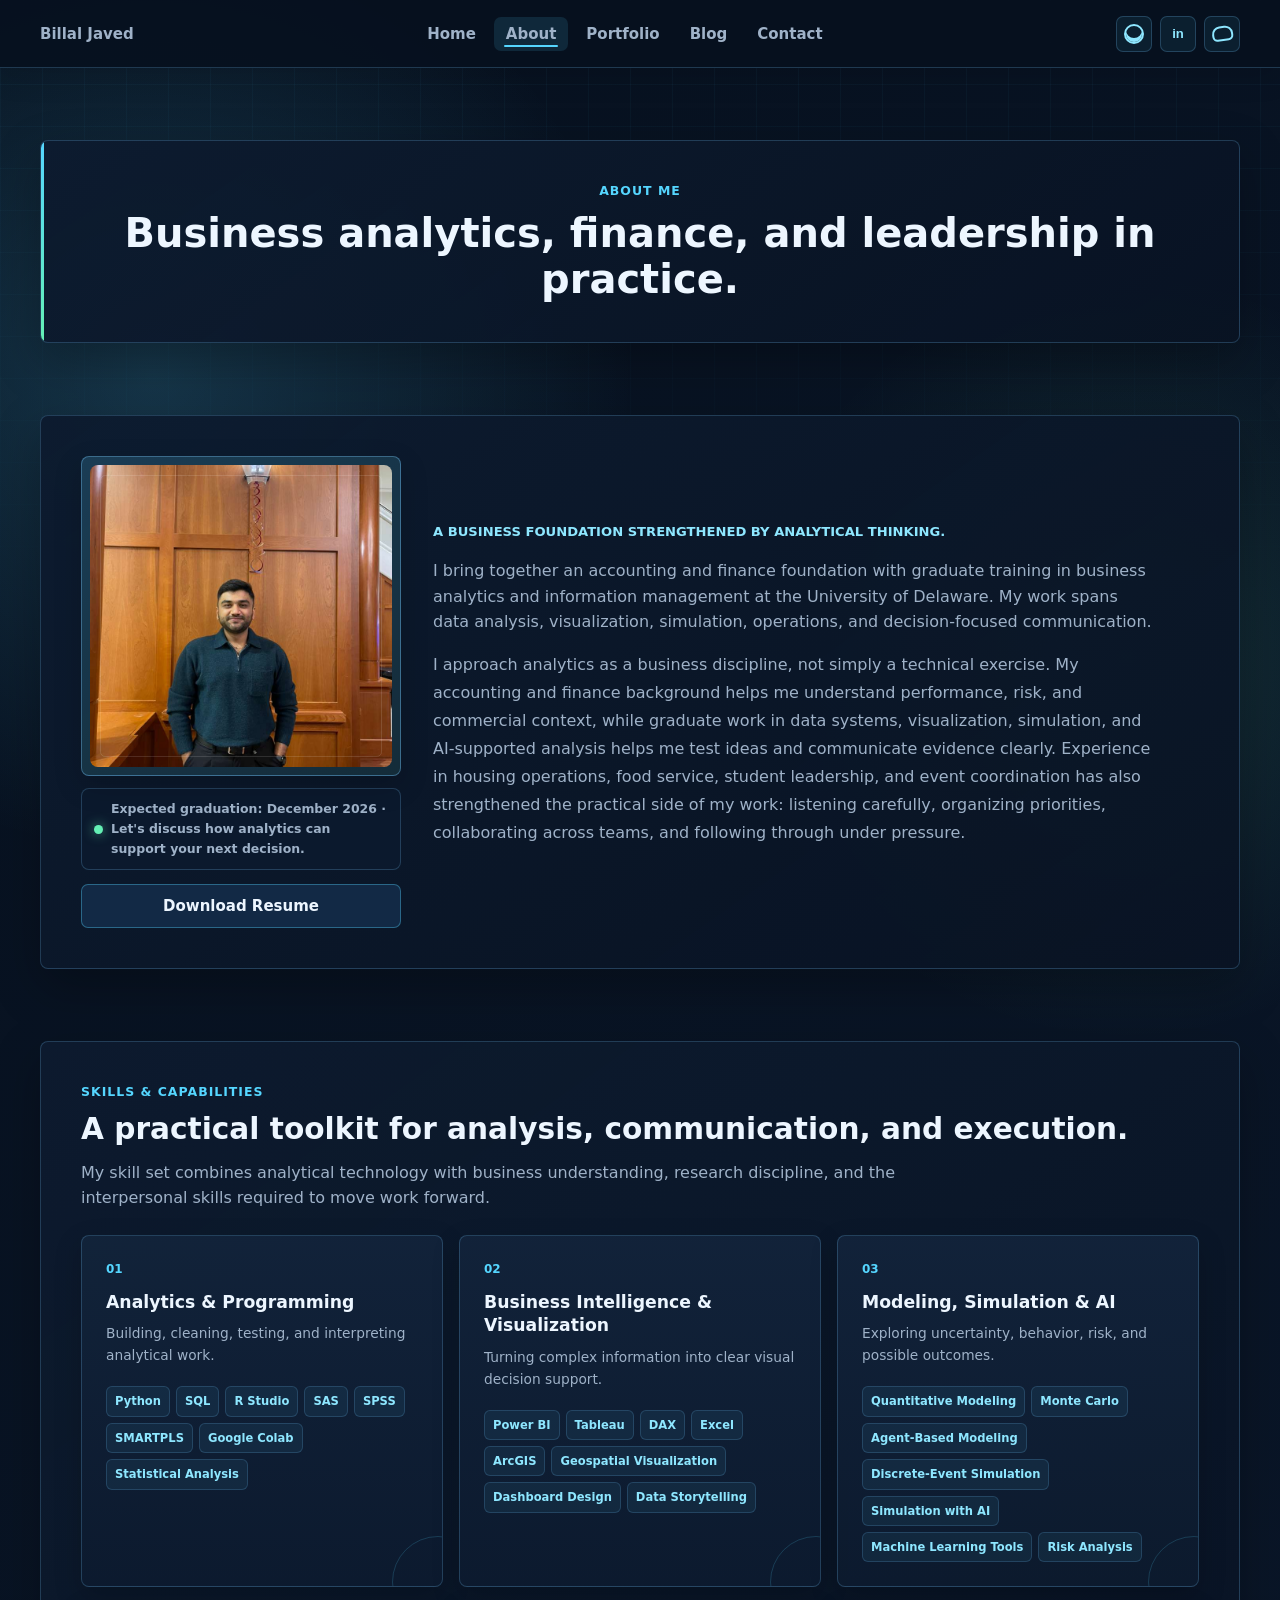
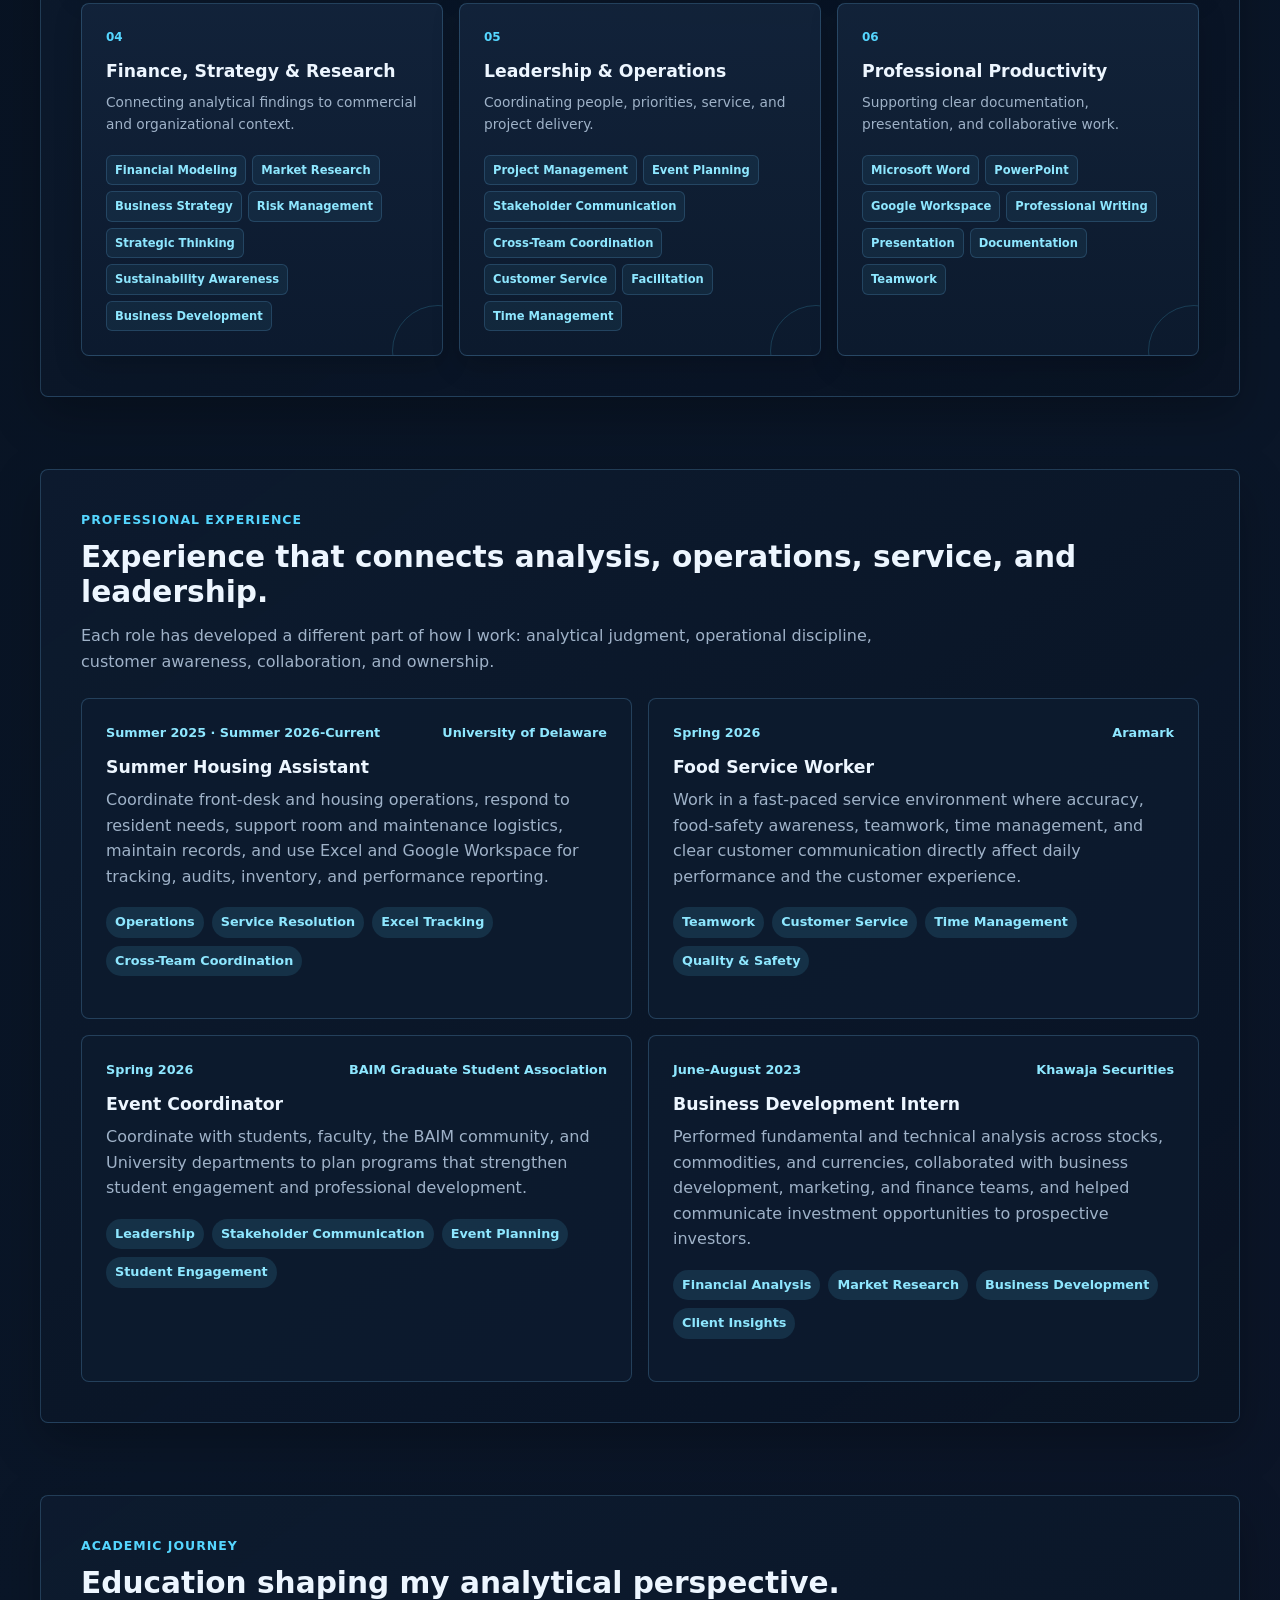
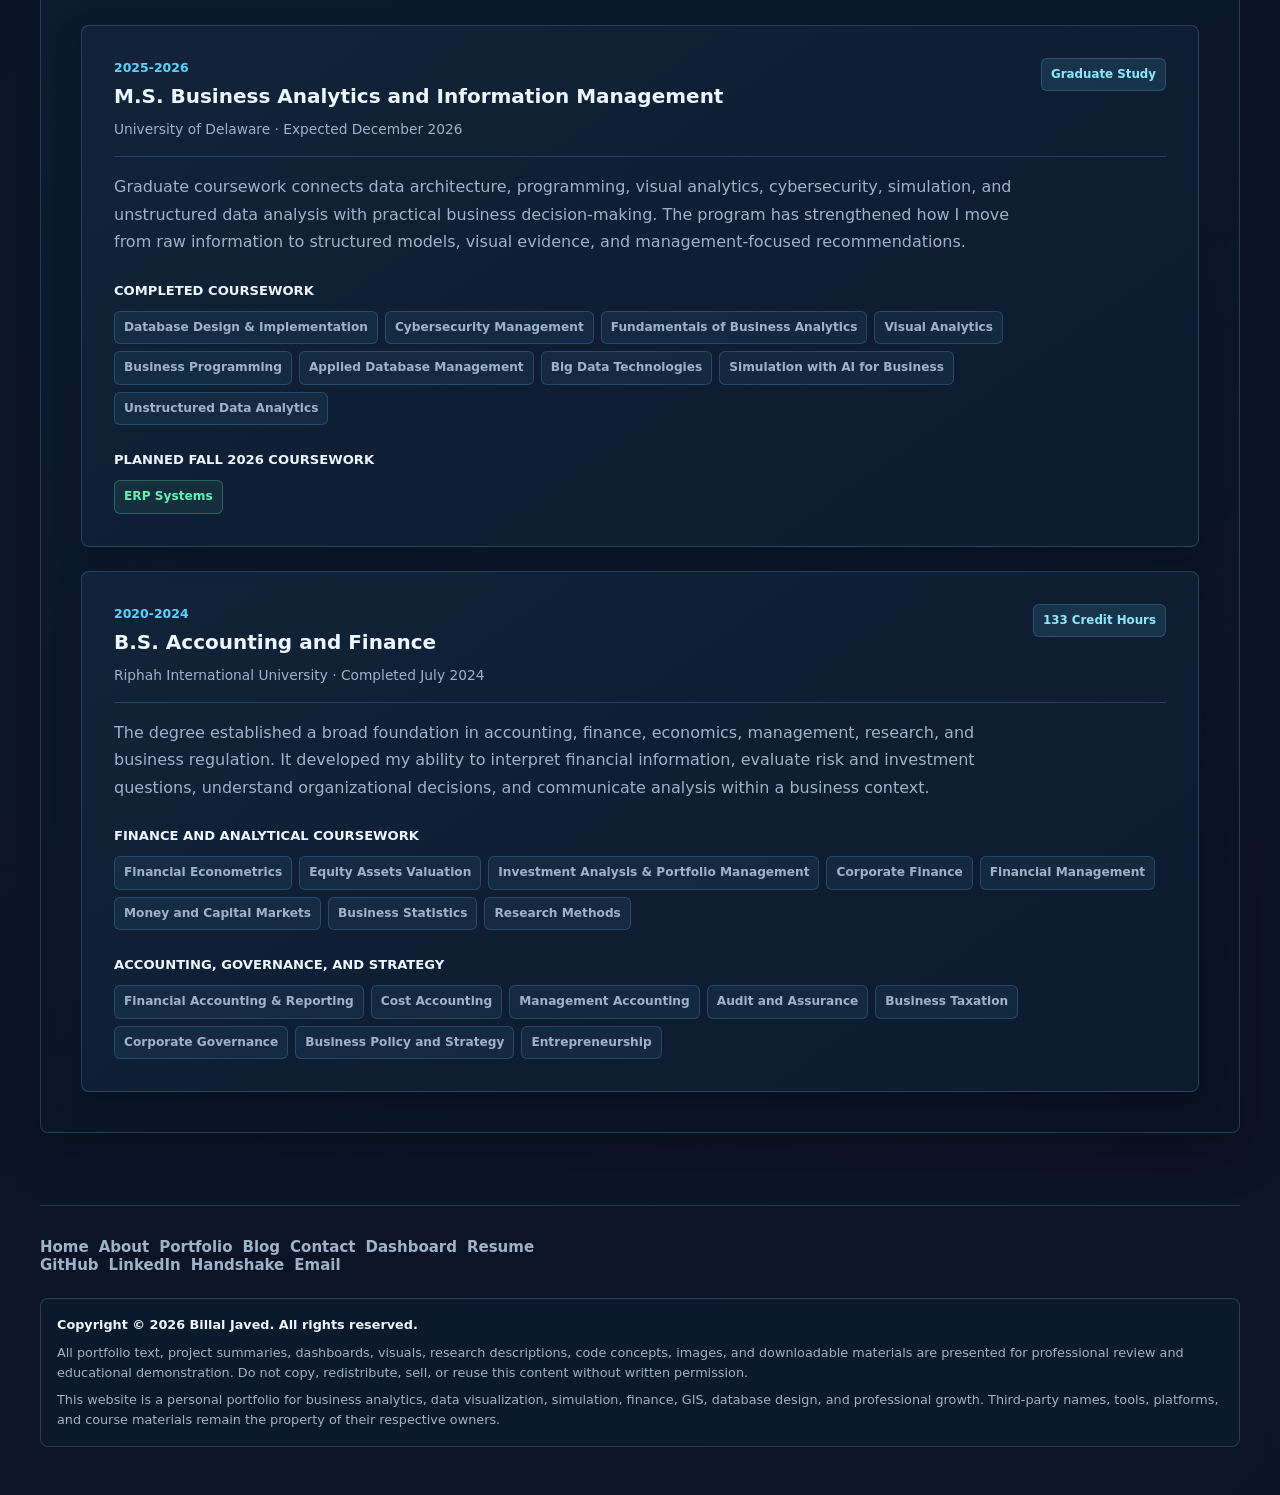
==== commit e075601d: "Improve footer navigation and contact form" ====
--- a/about.html
+++ b/about.html
@@ -3,7 +3,16 @@
   <head>
     <meta charset="UTF-8" />
     <meta name="viewport" content="width=device-width, initial-scale=1.0" />
-    <title>About | Billal Javed</title>
+    <title>About Billal Javed | Business Analytics and Information Management</title>
+    <meta name="description" content="Learn about Billal Javed, an M.S. Business Analytics and Information Management graduate student focused on analytics, finance, operations, simulation, visualization, and leadership." />
+    <meta property="og:type" content="website" />
+    <meta property="og:title" content="About Billal Javed | Business Analytics and Information Management" />
+    <meta property="og:description" content="Learn about Billal Javed, an M.S. Business Analytics and Information Management graduate student focused on analytics, finance, operations, simulation, visualization, and leadership." />
+    <meta property="og:image" content="assets/project-portfolio-analytics.svg" />
+    <meta name="twitter:card" content="summary_large_image" />
+    <meta name="twitter:title" content="About Billal Javed | Business Analytics and Information Management" />
+    <meta name="twitter:description" content="Learn about Billal Javed, an M.S. Business Analytics and Information Management graduate student focused on analytics, finance, operations, simulation, visualization, and leadership." />
+    <meta name="twitter:image" content="assets/project-portfolio-analytics.svg" />
     <link rel="stylesheet" href="styles.css" />
   </head>
   <body data-page="about">
@@ -151,7 +160,23 @@
         </div>
       </section>
     </main>
-    <footer class="site-footer"><p>Copyright © 2026 Billal Javed. All rights reserved.</p></footer>
+    <footer class="site-footer">
+      <div class="footer-links">
+        <a href="index.html">Home</a>
+        <a href="about.html">About</a>
+        <a href="portfolio.html">Portfolio</a>
+        <a href="blog.html">Blog</a>
+        <a href="contact.html">Contact</a>
+        <a href="portfolio-dashboard.html">Dashboard</a>
+        <a class="resume-download" href="#">Resume</a>
+      </div>
+      <div class="footer-links footer-social-links">
+        <a href="https://github.com/billal7890" data-social="github" target="_blank" rel="noreferrer">GitHub</a>
+        <a href="https://www.linkedin.com/in/billaljaved" data-social="linkedin" target="_blank" rel="noreferrer">LinkedIn</a>
+        <a href="https://udel.joinhandshake.com/profiles/billaljaved" data-social="handshake" target="_blank" rel="noreferrer">Handshake</a>
+        <a href="mailto:billaljaved7@gmail.com">Email</a>
+      </div>
+    </footer>
     <script src="script.js"></script>
   </body>
 </html>
--- a/styles.css
+++ b/styles.css
@@ -1175,7 +1175,7 @@
 }
 
 .portfolio-grid {
-  grid-template-columns: repeat(3, minmax(0, 1fr));
+  grid-template-columns: repeat(auto-fit, minmax(310px, 1fr));
   gap: var(--space-3);
 }
 
@@ -1192,8 +1192,10 @@
 .project-card img {
   display: block;
   width: 100%;
-  height: 176px;
-  object-fit: cover;
+  height: clamp(190px, 18vw, 240px);
+  object-fit: contain;
+  padding: 14px;
+  box-sizing: border-box;
   background:
     linear-gradient(135deg, rgba(85, 214, 255, 0.08), rgba(100, 240, 180, 0.08)),
     var(--surface-soft);
@@ -1398,37 +1400,57 @@
 
 .report-overview {
   display: grid;
-  grid-template-columns: minmax(300px, 0.8fr) minmax(0, 1.2fr);
-  gap: var(--space-4);
-  align-items: stretch;
+  grid-template-columns: minmax(0, 1fr) minmax(0, 1fr);
+  gap: var(--space-3);
+  align-items: start;
 }
 
 .report-image {
-  min-height: 360px;
+  display: grid;
+  place-items: center;
+  min-width: 0;
+  min-height: 0;
+  aspect-ratio: 16 / 9;
   overflow: hidden;
   border: 1px solid var(--line);
   border-radius: var(--radius);
-  background: var(--surface-soft);
+  background:
+    linear-gradient(rgba(85, 214, 255, 0.05) 1px, transparent 1px),
+    linear-gradient(90deg, rgba(85, 214, 255, 0.05) 1px, transparent 1px),
+    var(--surface-soft);
+  background-size: 34px 34px;
 }
 
 .report-image img {
+  display: block;
   width: 100%;
-  height: 100%;
-  object-fit: cover;
+  height: auto;
+  max-width: 100%;
+  max-height: 100%;
+  object-fit: contain;
+  padding: clamp(10px, 1.5vw, 18px);
+  box-sizing: border-box;
 }
 
 .report-facts {
   display: grid;
   gap: 12px;
-}
-
-.report-facts article {
+  align-self: stretch;
+}
+
+.report-facts article,
+.report-approach {
   border-left: 3px solid var(--accent);
   padding: 14px 18px;
   background: rgba(19, 36, 59, 0.72);
 }
 
-.report-facts span {
+.report-approach {
+  grid-column: 1 / -1;
+}
+
+.report-facts span,
+.report-approach span {
   display: block;
   margin-bottom: 5px;
   color: var(--accent-dark);
@@ -1437,8 +1459,11 @@
   text-transform: uppercase;
 }
 
-.report-facts p {
+.report-facts p,
+.report-approach p {
   margin: 0;
+  font-size: 0.9rem;
+  line-height: 1.62;
 }
 
 .report-kpis {
@@ -1473,23 +1498,159 @@
 
 .report-chart {
   position: relative;
-  min-height: 280px;
+  min-height: 460px;
   overflow: hidden;
   border: 1px solid var(--line);
   border-radius: var(--radius);
-  padding: 24px;
+  padding: 72px 24px 58px;
   background:
+    radial-gradient(circle at 18% 20%, rgba(216, 182, 76, 0.1), transparent 24%),
+    radial-gradient(circle at 84% 28%, rgba(167, 194, 220, 0.1), transparent 22%),
     linear-gradient(rgba(85, 214, 255, 0.05) 1px, transparent 1px),
     linear-gradient(90deg, rgba(85, 214, 255, 0.05) 1px, transparent 1px),
     rgba(7, 17, 31, 0.56);
-  background-size: 34px 34px;
+  background-size: 100% 100%, 100% 100%, 34px 34px, 34px 34px, auto;
+}
+
+.report-chart::after {
+  content: "";
+  position: absolute;
+  inset: 0;
+  background: linear-gradient(90deg, transparent, rgba(85, 214, 255, 0.08), transparent);
+  opacity: 0.72;
+  transform: translateX(-100%);
+  animation: scanAcross 7s ease-in-out infinite;
+  pointer-events: none;
+}
+
+.report-chart-head {
+  position: absolute;
+  top: 18px;
+  right: 24px;
+  left: 24px;
+  z-index: 4;
+  display: flex;
+  align-items: center;
+  justify-content: space-between;
+  gap: 14px;
+}
+
+.report-chart-head strong {
+  color: var(--ink);
+  font-size: 0.9rem;
+}
+
+.report-chart-head span {
+  border: 1px solid rgba(216, 182, 76, 0.36);
+  border-radius: 999px;
+  padding: 6px 10px;
+  color: #e3c86a;
+  background: rgba(216, 182, 76, 0.08);
+  font-size: 0.72rem;
+  font-weight: 800;
+}
+
+.report-chart-axis {
+  position: absolute;
+  top: 72px;
+  bottom: 54px;
+  left: 14px;
+  z-index: 3;
+  display: grid;
+  grid-template-rows: repeat(3, 1fr);
+  align-items: center;
+  color: rgba(159, 178, 200, 0.72);
+  font-size: 0.58rem;
+  font-weight: 800;
+}
+
+.report-chart-insight {
+  position: absolute;
+  right: 24px;
+  bottom: 15px;
+  left: 24px;
+  z-index: 4;
+  margin: 0;
+  color: var(--muted);
+  font-size: 0.76rem;
+}
+
+.report-concept-layer {
+  position: absolute;
+  inset: 72px 24px 58px 38px;
+  z-index: 1;
+  pointer-events: none;
+}
+
+.report-gold-axis {
+  position: absolute;
+  top: 56%;
+  right: 0;
+  left: 0;
+  height: 2px;
+  background: linear-gradient(90deg, transparent, rgba(216, 182, 76, 0.95), transparent);
+  box-shadow: 0 0 18px rgba(216, 182, 76, 0.2);
+  transform: rotate(-4deg);
+  transform-origin: center;
+}
+
+.report-concept-layer b {
+  position: absolute;
+  left: var(--node-x);
+  top: var(--node-y);
+  width: 12px;
+  height: 12px;
+  border: 1px solid rgba(167, 194, 220, 0.88);
+  border-radius: 50%;
+  background: rgba(7, 17, 31, 0.92);
+  box-shadow: 0 0 0 5px rgba(167, 194, 220, 0.08), 0 0 16px rgba(85, 214, 255, 0.25);
+  transform: translate(-50%, -50%);
+}
+
+.report-concept-layer b:nth-child(4n) {
+  border-color: #e3c86a;
+  box-shadow: 0 0 0 5px rgba(216, 182, 76, 0.1), 0 0 16px rgba(216, 182, 76, 0.22);
+}
+
+.report-visual-definition {
+  position: absolute;
+  top: 72px;
+  right: 24px;
+  z-index: 5;
+  display: grid;
+  width: min(390px, 42%);
+  gap: 8px;
+}
+
+.report-visual-definition article {
+  border-left: 2px solid #e3c86a;
+  padding: 9px 12px;
+  background: rgba(7, 17, 31, 0.78);
+  box-shadow: 0 0 0 1px rgba(167, 194, 220, 0.08);
+}
+
+.report-visual-definition span {
+  display: block;
+  margin-bottom: 3px;
+  color: #e3c86a;
+  font-size: 0.62rem;
+  font-weight: 850;
+  text-transform: uppercase;
+}
+
+.report-visual-definition p {
+  margin: 0;
+  color: var(--muted);
+  font-size: 0.72rem;
+  line-height: 1.45;
 }
 
 .report-bars {
   position: absolute;
-  inset: 28px 24px 28px;
-  display: grid;
-  grid-template-columns: repeat(7, 1fr);
+  inset: 242px 28px 58px 38px;
+  z-index: 3;
+  display: grid;
+  grid-template-columns: repeat(auto-fit, minmax(72px, 1fr));
   align-items: end;
   gap: 14px;
 }
@@ -1500,6 +1661,18 @@
   border-radius: 6px 6px 2px 2px;
   background: linear-gradient(180deg, rgba(85, 214, 255, 0.82), rgba(100, 240, 180, 0.24));
   animation: barLift 3.2s ease-in-out infinite;
+}
+
+.report-bars em {
+  position: absolute;
+  top: -22px;
+  right: 0;
+  left: 0;
+  color: rgba(230, 241, 255, 0.86);
+  font-size: 0.64rem;
+  font-style: normal;
+  font-weight: 850;
+  text-align: center;
 }
 
 .report-bars span {
@@ -1515,9 +1688,10 @@
 
 .report-chart svg {
   position: absolute;
-  inset: 36px 28px 38px;
-  width: calc(100% - 56px);
-  height: calc(100% - 74px);
+  inset: 250px 30px 66px 38px;
+  z-index: 3;
+  width: calc(100% - 68px);
+  height: calc(100% - 316px);
   pointer-events: none;
 }
 
@@ -1531,6 +1705,33 @@
   filter: drop-shadow(0 0 7px rgba(100, 240, 180, 0.45));
 }
 
+.report-callouts {
+  position: absolute;
+  top: 56px;
+  left: 24px;
+  z-index: 4;
+  display: flex;
+  gap: 7px;
+  flex-wrap: wrap;
+  justify-content: flex-start;
+  max-width: min(520px, 50%);
+}
+
+.report-callouts span {
+  border: 1px solid rgba(167, 194, 220, 0.22);
+  border-radius: 999px;
+  padding: 5px 8px;
+  color: rgba(230, 241, 255, 0.82);
+  background: rgba(7, 17, 31, 0.78);
+  font-size: 0.64rem;
+  font-weight: 800;
+}
+
+@keyframes scanAcross {
+  0%, 55% { transform: translateX(-100%); }
+  100% { transform: translateX(100%); }
+}
+
 .report-narrative {
   display: grid;
   grid-template-columns: repeat(3, minmax(0, 1fr));
@@ -1577,6 +1778,22 @@
 .password-reset {
   display: grid;
   gap: 10px;
+}
+
+.privacy-note {
+  margin: 0;
+  color: var(--muted);
+  font-size: 0.76rem;
+  line-height: 1.55;
+}
+
+.form-honey {
+  position: absolute;
+  left: -9999px;
+  width: 1px;
+  height: 1px;
+  opacity: 0;
+  pointer-events: none;
 }
 
 .contact-form {
@@ -2045,6 +2262,29 @@
   margin-top: 20px;
 }
 
+.dashboard-preview-title {
+  display: flex;
+  align-items: start;
+  justify-content: space-between;
+  gap: var(--space-2);
+  margin-bottom: 14px;
+}
+
+.dashboard-preview-title h3 {
+  margin: 4px 0 0;
+}
+
+.dashboard-preview-title span {
+  flex: 0 0 auto;
+  border: 1px solid rgba(100, 240, 180, 0.22);
+  border-radius: 999px;
+  padding: 6px 9px;
+  color: var(--signal);
+  background: rgba(100, 240, 180, 0.08);
+  font-size: 0.72rem;
+  font-weight: 800;
+}
+
 .dashboard-kpis {
   display: grid;
   grid-template-columns: repeat(4, minmax(0, 1fr));
@@ -2084,7 +2324,12 @@
   min-height: 160px;
   border: 1px solid var(--line);
   border-radius: var(--radius);
-  padding: 12px;
+  padding: 28px 12px 24px;
+  background:
+    linear-gradient(rgba(85, 214, 255, 0.045) 1px, transparent 1px),
+    linear-gradient(90deg, rgba(85, 214, 255, 0.045) 1px, transparent 1px),
+    rgba(7, 17, 31, 0.48);
+  background-size: 24px 24px;
 }
 
 .dashboard-bars span {
@@ -2096,6 +2341,17 @@
   position: relative;
 }
 
+.dashboard-bars em {
+  position: absolute;
+  top: -22px;
+  left: 50%;
+  color: var(--ink);
+  font-size: 0.62rem;
+  font-style: normal;
+  font-weight: 800;
+  transform: translateX(-50%);
+}
+
 .dashboard-bars b {
   position: absolute;
   bottom: -24px;
@@ -2117,15 +2373,53 @@
   background-size: 28px 28px;
 }
 
+.dashboard-line strong {
+  position: absolute;
+  top: 12px;
+  left: 14px;
+  z-index: 3;
+  color: var(--ink);
+  font-size: 0.78rem;
+}
+
+.dashboard-line svg {
+  position: absolute;
+  inset: 34px 18px 26px;
+  width: calc(100% - 36px);
+  height: calc(100% - 60px);
+}
+
+.dashboard-line polyline {
+  fill: none;
+  stroke: var(--signal);
+  stroke-width: 4;
+  stroke-linecap: round;
+  stroke-linejoin: round;
+  vector-effect: non-scaling-stroke;
+  filter: drop-shadow(0 0 8px rgba(100, 240, 180, 0.38));
+}
+
 .dashboard-line i {
   position: absolute;
   left: var(--x);
   top: var(--y);
+  z-index: 4;
   width: 10px;
   height: 10px;
   border-radius: 50%;
   background: var(--accent);
   box-shadow: 0 0 0 5px var(--accent-soft);
+}
+
+.dashboard-line i span {
+  position: absolute;
+  top: -24px;
+  left: 50%;
+  color: var(--muted);
+  font-size: 0.62rem;
+  font-style: normal;
+  font-weight: 800;
+  transform: translateX(-50%);
 }
 
 .dashboard-donut {
@@ -2146,6 +2440,12 @@
   background: var(--surface);
   text-align: center;
   font-weight: 850;
+}
+
+.dashboard-preview-note {
+  margin: 14px 0 0;
+  color: var(--muted);
+  font-size: 0.84rem;
 }
 
 .public-analytics {
@@ -2276,11 +2576,15 @@
 .file-preview-card img,
 .file-preview-card iframe {
   width: 100%;
-  max-height: 320px;
+  max-height: 420px;
   border: 0;
   border-radius: var(--radius);
   object-fit: contain;
-  background: #fff;
+  background:
+    linear-gradient(rgba(85, 214, 255, 0.045) 1px, transparent 1px),
+    linear-gradient(90deg, rgba(85, 214, 255, 0.045) 1px, transparent 1px),
+    #071426;
+  background-size: 26px 26px;
 }
 
 .crop-tool {
@@ -2409,9 +2713,16 @@
 .modal-inner img {
   width: 100%;
   max-height: 340px;
-  object-fit: cover;
+  object-fit: contain;
+  padding: 12px;
+  box-sizing: border-box;
   border-radius: var(--radius);
   margin-bottom: 18px;
+  background:
+    linear-gradient(rgba(85, 214, 255, 0.045) 1px, transparent 1px),
+    linear-gradient(90deg, rgba(85, 214, 255, 0.045) 1px, transparent 1px),
+    var(--surface-soft);
+  background-size: 28px 28px;
 }
 
 .reveal {
@@ -2529,6 +2840,19 @@
   .leadership-project-grid,
   .report-overview {
     grid-template-columns: 1fr;
+  }
+
+  .report-image {
+    aspect-ratio: 16 / 9;
+    width: 100%;
+  }
+
+  .report-facts {
+    grid-template-columns: repeat(2, minmax(0, 1fr));
+  }
+
+  .report-approach {
+    grid-column: 1;
   }
 
   .hero {
@@ -3298,8 +3622,62 @@
     grid-template-columns: 1fr;
   }
 
+  .report-callouts {
+    position: static;
+    justify-content: flex-start;
+    max-width: none;
+    margin: 8px 0 12px;
+  }
+
+  .report-chart {
+    min-height: 560px;
+    padding-inline: 14px;
+  }
+
+  .report-visual-definition {
+    position: static;
+    width: auto;
+    margin: 12px 0;
+  }
+
+  .report-chart-axis {
+    top: 286px;
+    bottom: 66px;
+  }
+
+  .report-concept-layer {
+    inset: 280px 18px 70px 34px;
+  }
+
+  .report-bars {
+    inset: 302px 18px 74px 34px;
+    gap: 8px;
+  }
+
+  .report-bars span {
+    font-size: 0.55rem;
+  }
+
+  .report-chart svg {
+    inset: 310px 20px 82px 34px;
+    width: calc(100% - 54px);
+    height: calc(100% - 392px);
+  }
+
   .report-image {
-    min-height: 280px;
+    aspect-ratio: 4 / 3;
+  }
+
+  .report-facts {
+    grid-template-columns: 1fr;
+  }
+
+  .report-approach {
+    grid-column: auto;
+  }
+
+  .project-card img {
+    height: 210px;
   }
 
   .academic-record {
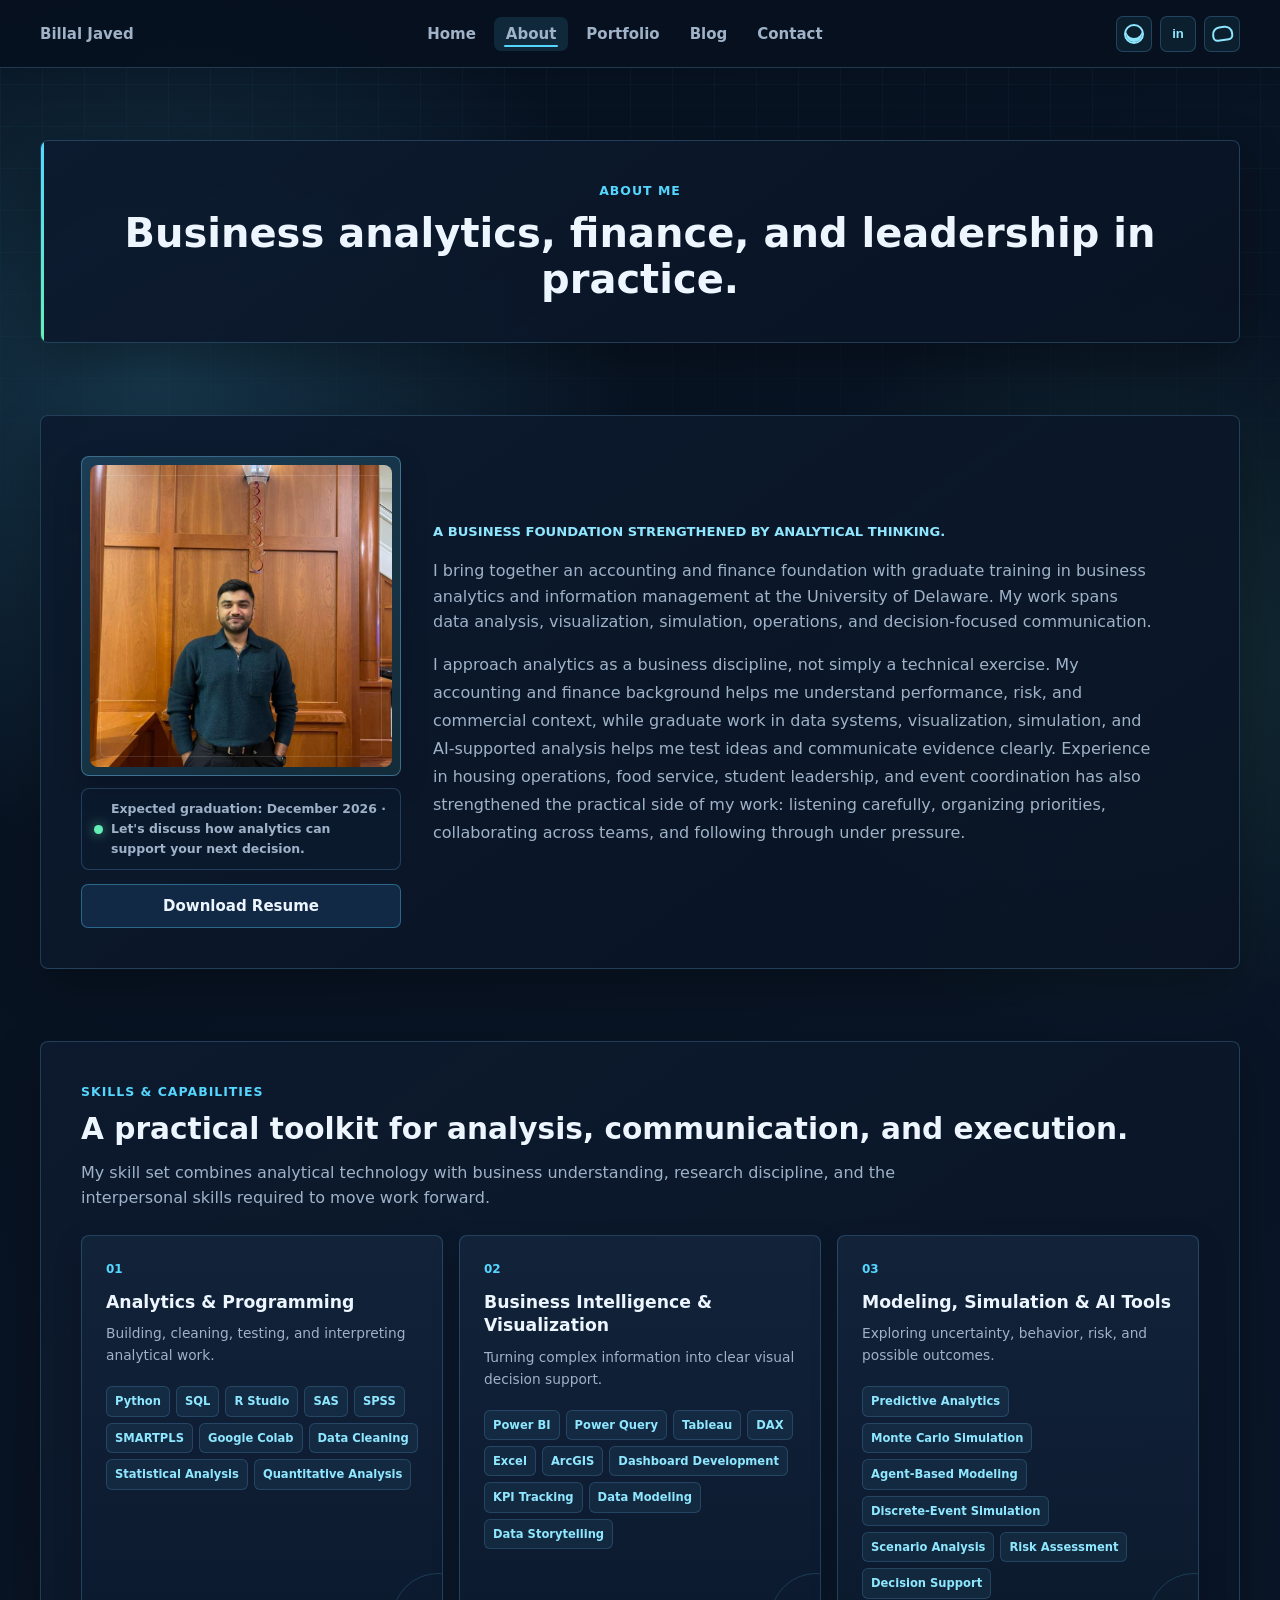
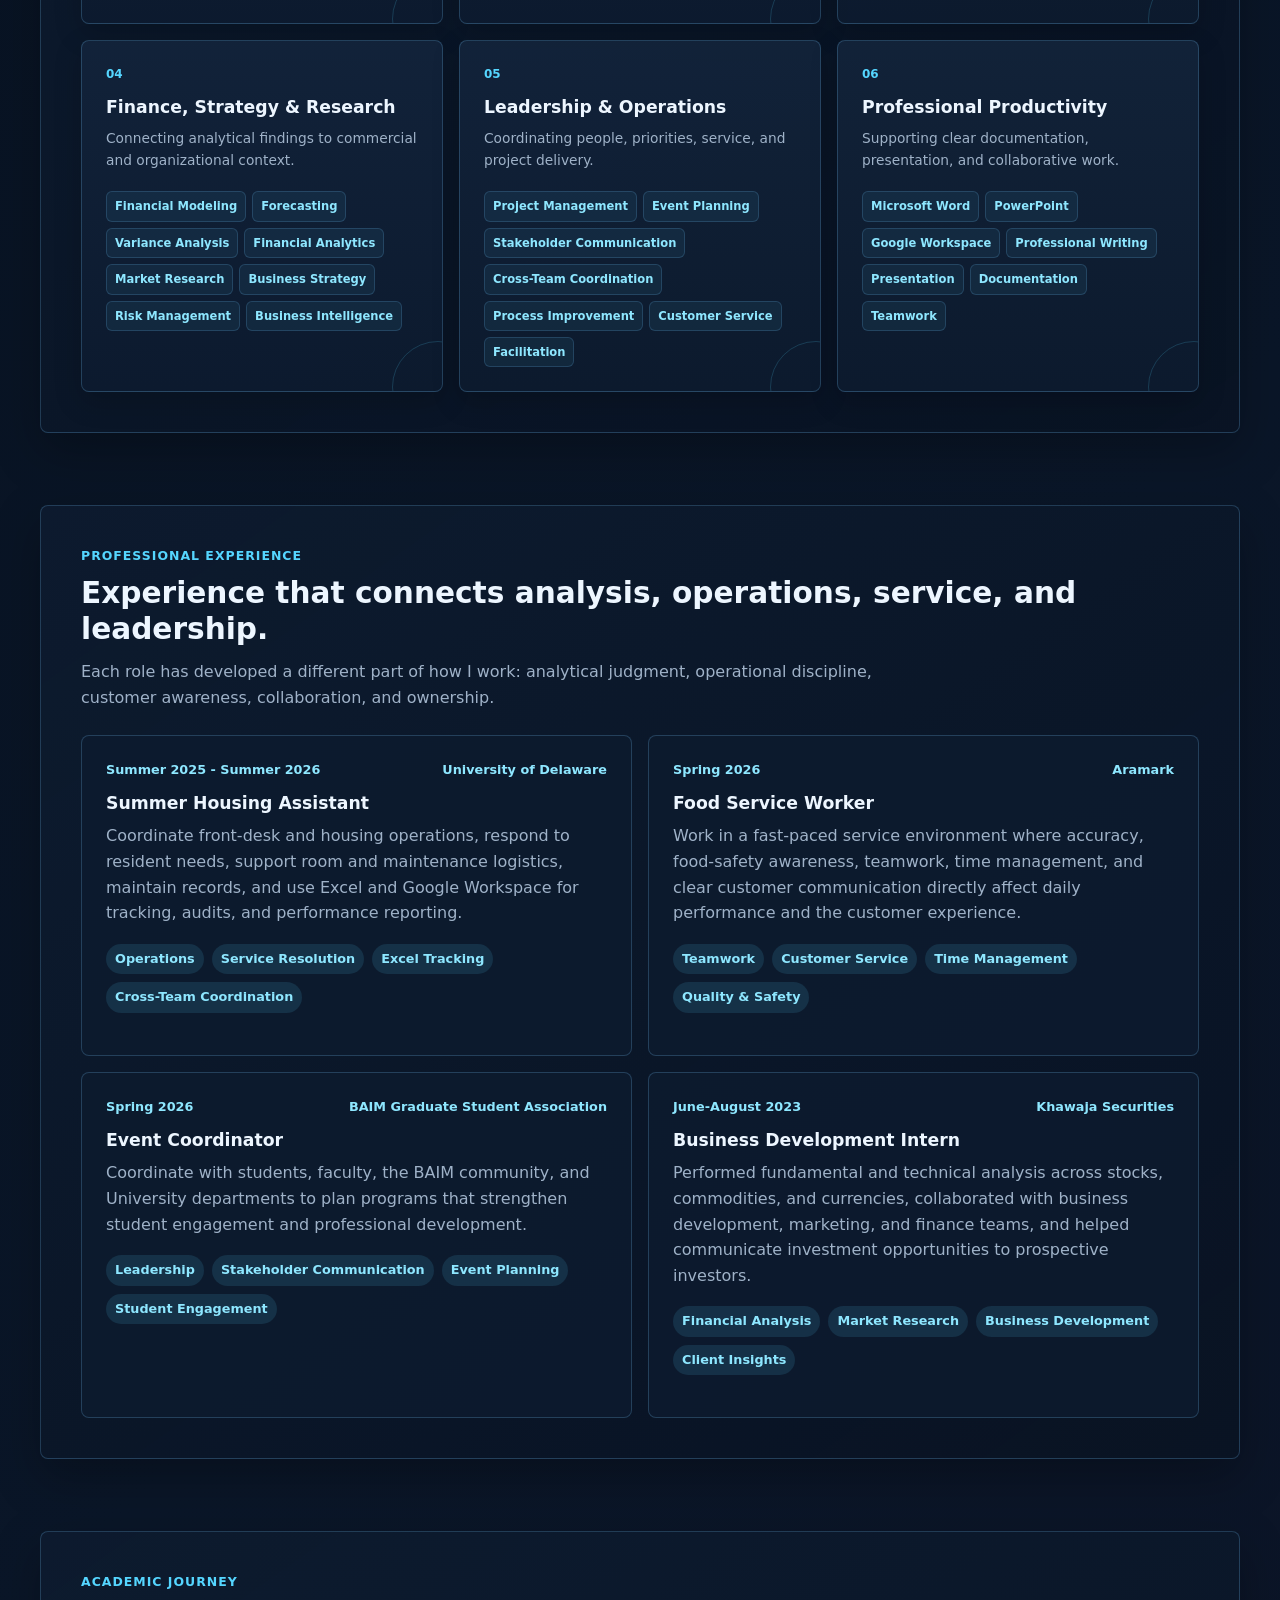
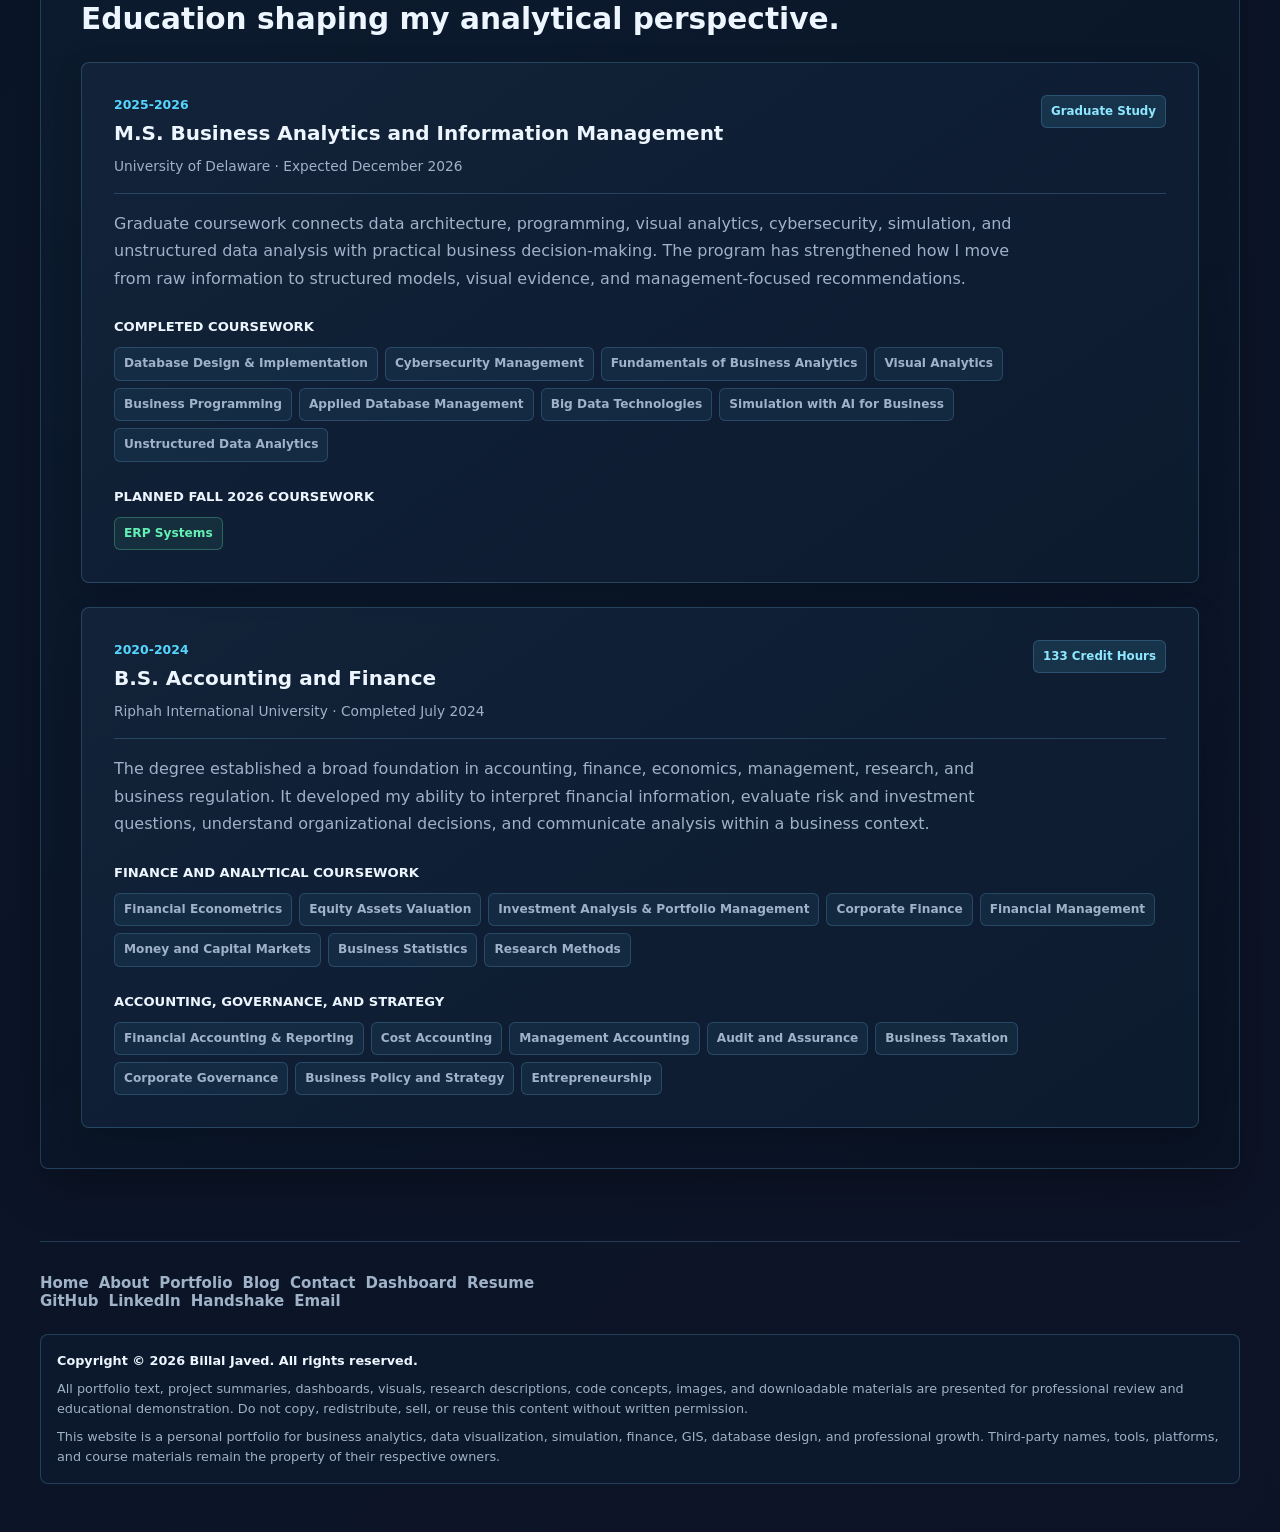
==== commit e6920986: "Align portfolio content with analytics resume" ====
--- a/about.html
+++ b/about.html
@@ -93,9 +93,9 @@
         </div>
         <div class="experience-list">
           <article>
-            <div class="experience-meta"><span>Summer 2025 · Summer 2026-Current</span><span>University of Delaware</span></div>
+            <div class="experience-meta"><span>Summer 2025 - Summer 2026</span><span>University of Delaware</span></div>
             <h3>Summer Housing Assistant</h3>
-            <p id="housingDescription">Coordinate front-desk and housing operations, respond to resident needs, support room and maintenance logistics, maintain records, and use Excel and Google Workspace for tracking, audits, inventory, and performance reporting.</p>
+            <p id="housingDescription">Coordinate front-desk and housing operations, respond to resident needs, support room and maintenance logistics, maintain records, and use Excel and Google Workspace for tracking, audits, and performance reporting.</p>
             <div class="skills-list"><span>Operations</span><span>Service Resolution</span><span>Excel Tracking</span><span>Cross-Team Coordination</span></div>
           </article>
           <article>
--- a/styles.css
+++ b/styles.css
@@ -1830,8 +1830,43 @@
 
 .contact-form textarea,
 .contact-form button,
-.form-note {
+.form-note,
+.privacy-note,
+.checklist-group {
   grid-column: 1 / -1;
+}
+
+.checklist-group {
+  display: grid;
+  grid-template-columns: repeat(2, minmax(0, 1fr));
+  gap: 8px 12px;
+  margin: 0;
+  border: 1px solid var(--line);
+  border-radius: var(--radius);
+  padding: 12px;
+  background: rgba(7, 17, 31, 0.36);
+}
+
+.checklist-group legend {
+  padding: 0 6px;
+  color: var(--accent-dark);
+  font-size: 0.76rem;
+  font-weight: 850;
+  text-transform: uppercase;
+}
+
+.checklist-group label {
+  display: inline-flex;
+  align-items: center;
+  gap: 8px;
+  color: var(--muted);
+  font-size: 0.82rem;
+  font-weight: 700;
+}
+
+.checklist-group input {
+  width: 16px;
+  min-height: 16px;
 }
 
 .contact-links {
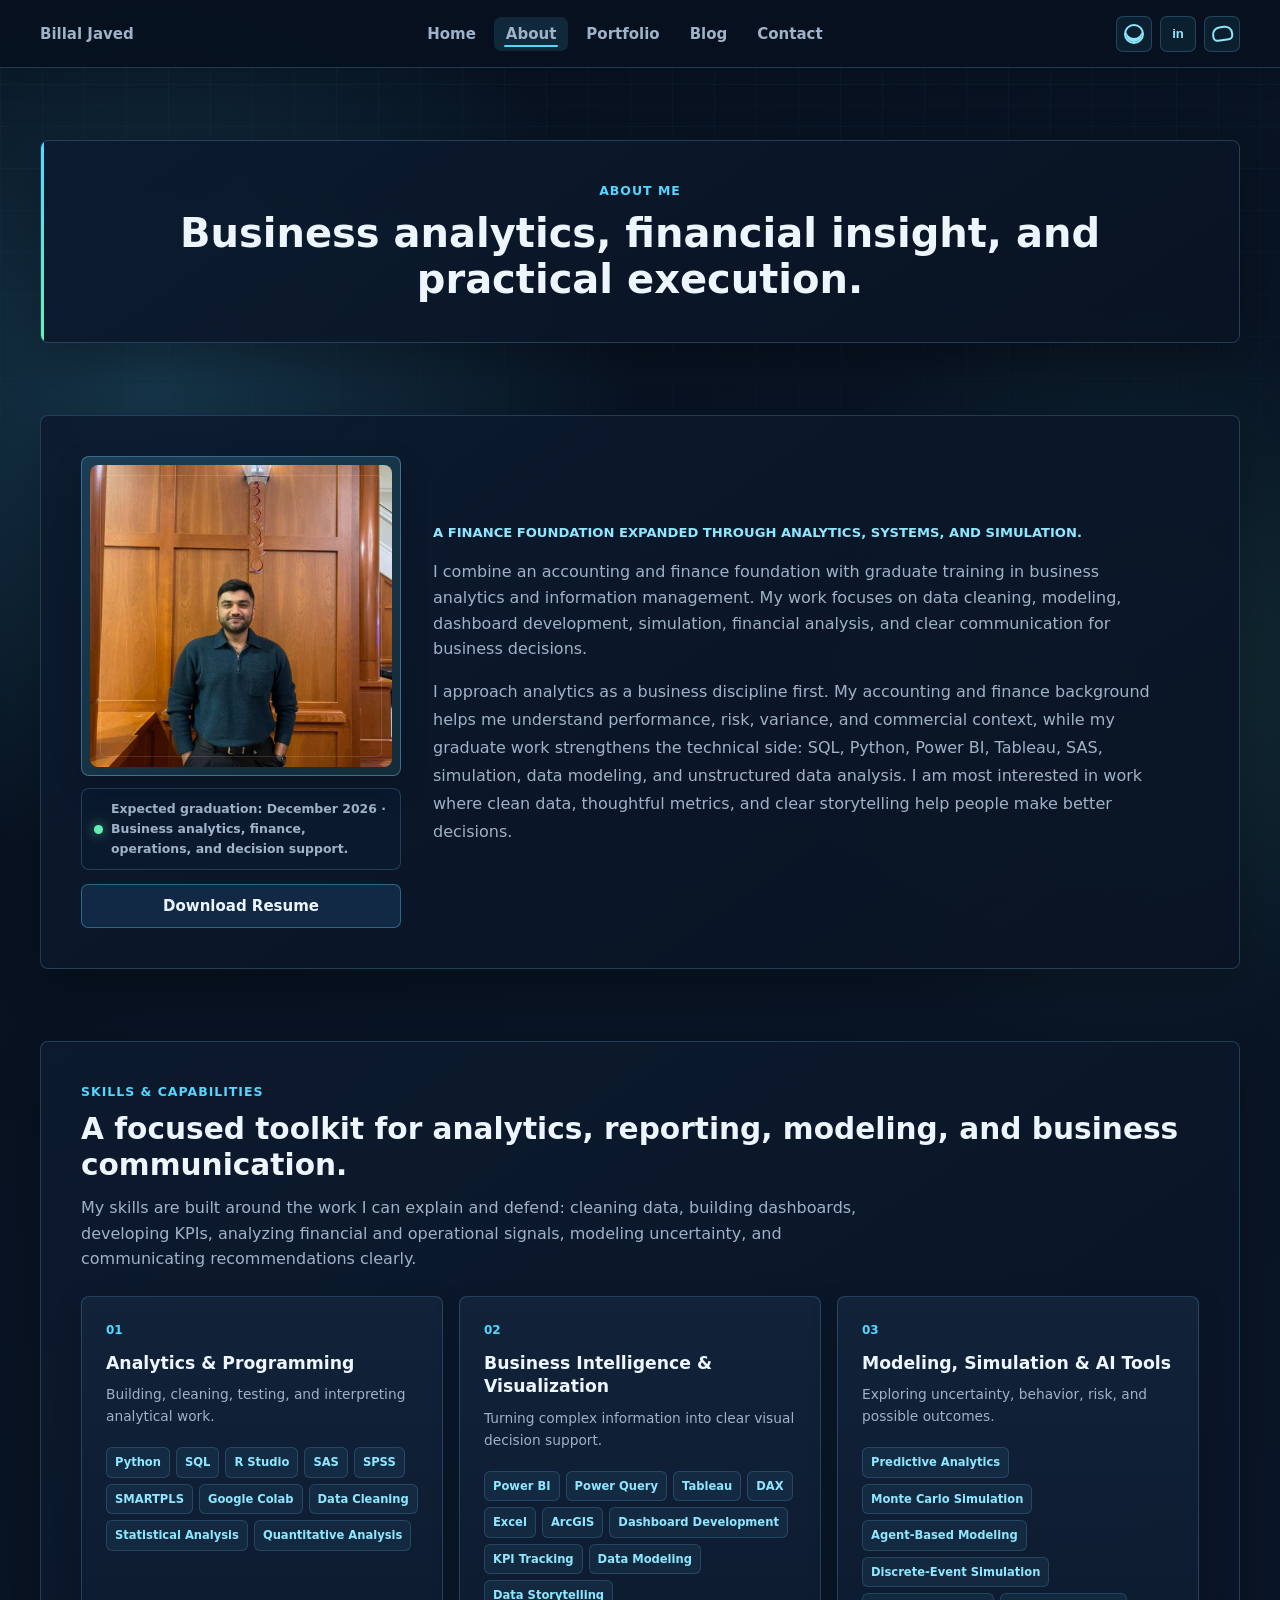
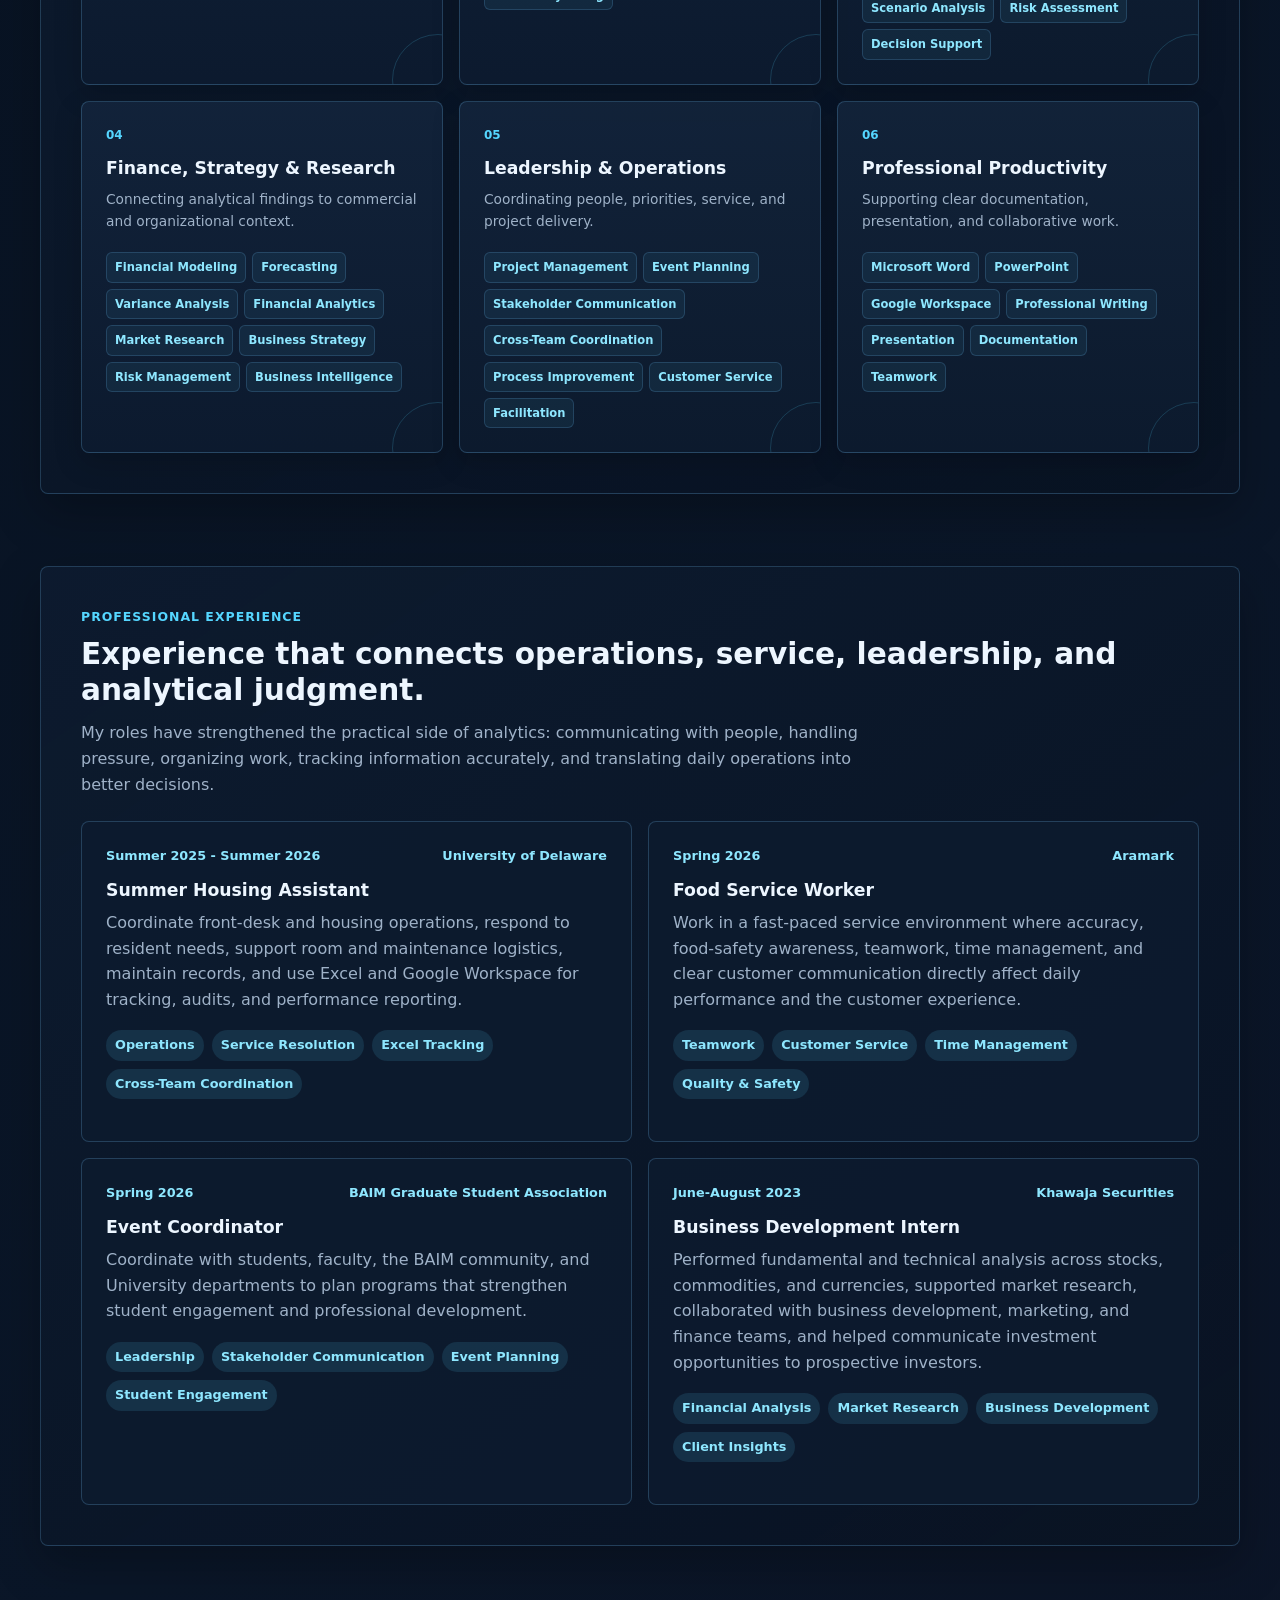
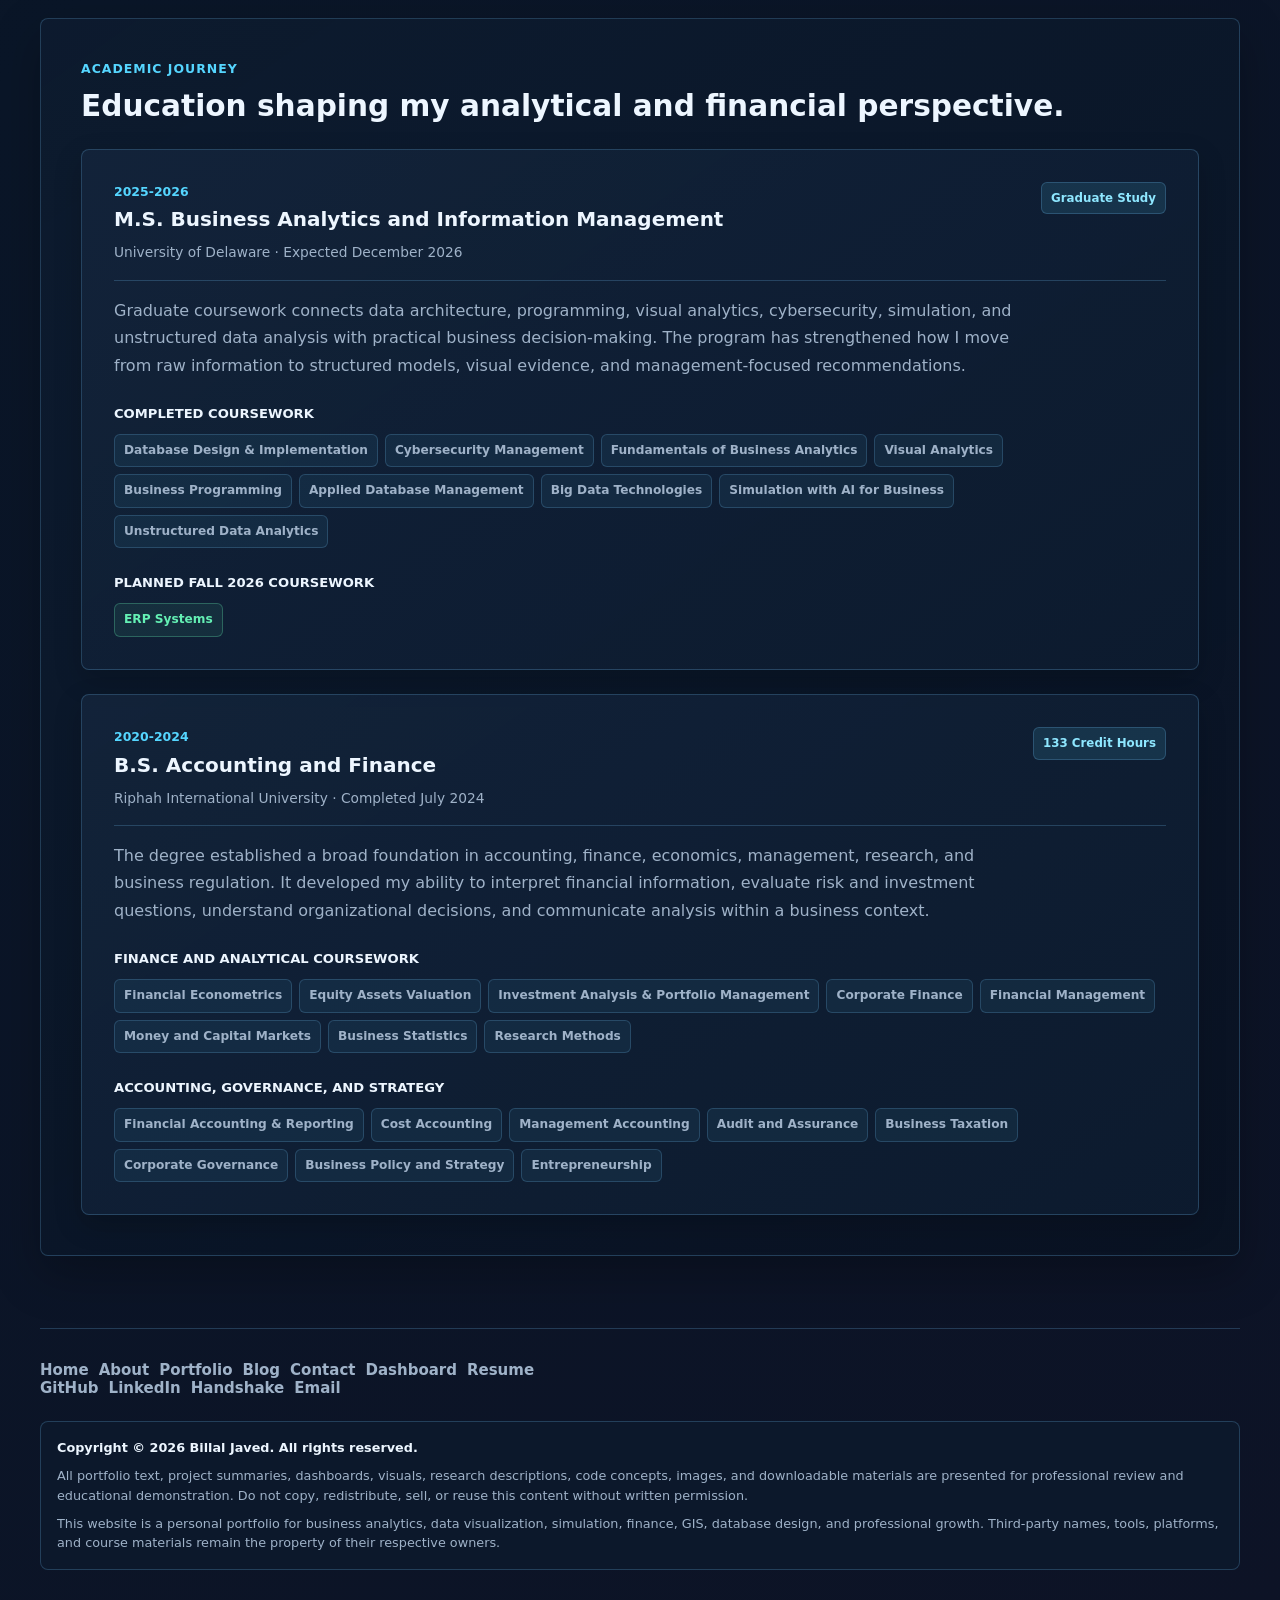
==== commit 4831e311: "Polish portfolio wording for analytics positioning" ====
--- a/about.html
+++ b/about.html
@@ -25,57 +25,57 @@
       <div class="social-actions"><a class="social-icon github-icon" href="https://github.com/billal7890" data-social="github" target="_blank" rel="noreferrer" aria-label="GitHub"></a><a class="social-icon linkedin-icon" href="https://www.linkedin.com/in/billaljaved" data-social="linkedin" target="_blank" rel="noreferrer" aria-label="LinkedIn"></a><a class="social-icon handshake-icon" href="https://udel.joinhandshake.com/profiles/billaljaved" data-social="handshake" target="_blank" rel="noreferrer" aria-label="Handshake"></a></div>
     </header>
     <main>
-      <section class="page-hero about-hero section-block reveal"><p class="eyebrow">About Me</p><h1 id="aboutHeading">Business analytics, finance, and leadership in practice.</h1></section>
+      <section class="page-hero about-hero section-block reveal"><p class="eyebrow">About Me</p><h1 id="aboutHeading">Business analytics, financial insight, and practical execution.</h1></section>
       <section class="about section-block">
         <div class="profile-card reveal">
           <aside class="profile-visual">
             <div class="profile-image-frame"><img id="profileImage" alt="Billal Javed profile" /></div>
-            <div class="profile-status"><i></i><span id="profileStatus">Expected graduation: December 2026 · Let's discuss how analytics can support your next decision.</span></div>
+            <div class="profile-status"><i></i><span id="profileStatus">Expected graduation: December 2026 - Business analytics, finance, operations, and decision support.</span></div>
             <a class="button secondary resume-download profile-resume" href="#">Download Resume</a>
           </aside>
           <div class="profile-content">
-            <p class="profile-kicker" id="aboutKicker">A business foundation strengthened by analytical thinking.</p>
-            <p id="aboutText">I bring together an accounting and finance foundation with graduate training in business analytics and information management at the University of Delaware. My work spans data analysis, visualization, simulation, operations, and decision-focused communication.</p>
-            <p id="aboutSecondary">I approach analytics as a business discipline, not simply a technical exercise. My accounting and finance background helps me understand performance, risk, and commercial context, while graduate work in data systems, visualization, simulation, and AI-supported analysis helps me test ideas and communicate evidence clearly. Experience in housing operations, food service, student leadership, and event coordination has also strengthened the practical side of my work: listening carefully, organizing priorities, collaborating across teams, and following through under pressure.</p>
+            <p class="profile-kicker" id="aboutKicker">A finance foundation expanded through analytics, systems, and simulation.</p>
+            <p id="aboutText">I combine an accounting and finance foundation with graduate training in business analytics and information management. My work focuses on data cleaning, modeling, dashboard development, simulation, financial analysis, and clear communication for business decisions.</p>
+            <p id="aboutSecondary">I approach analytics as a business discipline first. My accounting and finance background helps me understand performance, risk, variance, and commercial context, while my graduate work strengthens the technical side: SQL, Python, Power BI, Tableau, SAS, simulation, data modeling, and unstructured data analysis. I am most interested in work where clean data, thoughtful metrics, and clear storytelling help people make better decisions.</p>
           </div>
         </div>
       </section>
       <section class="section-block skills-showcase reveal" id="skills">
         <div class="section-heading">
           <p class="eyebrow">Skills &amp; Capabilities</p>
-          <h2 id="skillsHeading">A practical toolkit for analysis, communication, and execution.</h2>
-          <p id="skillsIntro">My skill set combines analytical technology with business understanding, research discipline, and the interpersonal skills required to move work forward.</p>
+          <h2 id="skillsHeading">A focused toolkit for analytics, reporting, modeling, and business communication.</h2>
+          <p id="skillsIntro">My skills are built around the work I can explain and defend: cleaning data, building dashboards, developing KPIs, analyzing financial and operational signals, modeling uncertainty, and communicating recommendations clearly.</p>
         </div>
         <div class="skill-groups" id="skillGroups">
           <article>
             <span class="skill-group-number">01</span>
             <h3>Analytics &amp; Programming</h3>
             <p>Building, cleaning, testing, and interpreting analytical work.</p>
-            <div class="skill-cloud"><span>Python</span><span>SQL</span><span>R Studio</span><span>SAS</span><span>SPSS</span><span>SMARTPLS</span><span>Google Colab</span><span>Statistical Analysis</span></div>
+            <div class="skill-cloud"><span>Python</span><span>SQL</span><span>R Studio</span><span>SAS</span><span>SPSS</span><span>SMARTPLS</span><span>Google Colab</span><span>Data Cleaning</span><span>Statistical Analysis</span><span>Quantitative Analysis</span></div>
           </article>
           <article>
             <span class="skill-group-number">02</span>
             <h3>Business Intelligence &amp; Visualization</h3>
             <p>Turning complex information into clear visual decision support.</p>
-            <div class="skill-cloud"><span>Power BI</span><span>Tableau</span><span>DAX</span><span>Excel</span><span>ArcGIS</span><span>Geospatial Visualization</span><span>Dashboard Design</span><span>Data Storytelling</span></div>
+            <div class="skill-cloud"><span>Power BI</span><span>Power Query</span><span>Tableau</span><span>DAX</span><span>Excel</span><span>ArcGIS</span><span>Dashboard Development</span><span>KPI Tracking</span><span>Data Modeling</span><span>Data Storytelling</span></div>
           </article>
           <article>
             <span class="skill-group-number">03</span>
-            <h3>Modeling, Simulation &amp; AI</h3>
+            <h3>Modeling, Simulation &amp; AI Tools</h3>
             <p>Exploring uncertainty, behavior, risk, and possible outcomes.</p>
-            <div class="skill-cloud"><span>Quantitative Modeling</span><span>Monte Carlo</span><span>Agent-Based Modeling</span><span>Discrete-Event Simulation</span><span>Simulation with AI</span><span>Machine Learning Tools</span><span>Risk Analysis</span></div>
+            <div class="skill-cloud"><span>Predictive Analytics</span><span>Monte Carlo Simulation</span><span>Agent-Based Modeling</span><span>Discrete-Event Simulation</span><span>Scenario Analysis</span><span>Risk Assessment</span><span>Decision Support</span></div>
           </article>
           <article>
             <span class="skill-group-number">04</span>
             <h3>Finance, Strategy &amp; Research</h3>
             <p>Connecting analytical findings to commercial and organizational context.</p>
-            <div class="skill-cloud"><span>Financial Modeling</span><span>Market Research</span><span>Business Strategy</span><span>Risk Management</span><span>Strategic Thinking</span><span>Sustainability Awareness</span><span>Business Development</span></div>
+            <div class="skill-cloud"><span>Financial Modeling</span><span>Forecasting</span><span>Variance Analysis</span><span>Financial Analytics</span><span>Market Research</span><span>Business Strategy</span><span>Risk Management</span><span>Business Intelligence</span></div>
           </article>
           <article>
             <span class="skill-group-number">05</span>
             <h3>Leadership &amp; Operations</h3>
             <p>Coordinating people, priorities, service, and project delivery.</p>
-            <div class="skill-cloud"><span>Project Management</span><span>Event Planning</span><span>Stakeholder Communication</span><span>Cross-Team Coordination</span><span>Customer Service</span><span>Facilitation</span><span>Time Management</span></div>
+            <div class="skill-cloud"><span>Project Management</span><span>Event Planning</span><span>Stakeholder Communication</span><span>Cross-Team Coordination</span><span>Process Improvement</span><span>Customer Service</span><span>Facilitation</span></div>
           </article>
           <article>
             <span class="skill-group-number">06</span>
@@ -88,8 +88,8 @@
       <section class="section-block experience-section reveal">
         <div class="section-heading">
           <p class="eyebrow">Professional Experience</p>
-          <h2 id="experienceHeading">Experience that connects analysis, operations, service, and leadership.</h2>
-          <p id="experienceIntro">Each role has developed a different part of how I work: analytical judgment, operational discipline, customer awareness, collaboration, and ownership.</p>
+          <h2 id="experienceHeading">Experience that connects operations, service, leadership, and analytical judgment.</h2>
+          <p id="experienceIntro">My roles have strengthened the practical side of analytics: communicating with people, handling pressure, organizing work, tracking information accurately, and translating daily operations into better decisions.</p>
         </div>
         <div class="experience-list">
           <article>
@@ -113,13 +113,13 @@
           <article>
             <div class="experience-meta"><span>June-August 2023</span><span>Khawaja Securities</span></div>
             <h3>Business Development Intern</h3>
-            <p id="internshipDescription">Performed fundamental and technical analysis across stocks, commodities, and currencies, collaborated with business development, marketing, and finance teams, and helped communicate investment opportunities to prospective investors.</p>
+            <p id="internshipDescription">Performed fundamental and technical analysis across stocks, commodities, and currencies, supported market research, collaborated with business development, marketing, and finance teams, and helped communicate investment opportunities to prospective investors.</p>
             <div class="skills-list"><span>Financial Analysis</span><span>Market Research</span><span>Business Development</span><span>Client Insights</span></div>
           </article>
         </div>
       </section>
       <section class="section-block timeline-section reveal">
-        <div class="section-heading"><p class="eyebrow">Academic Journey</p><h2 id="academicHeading">Education shaping my analytical perspective.</h2></div>
+        <div class="section-heading"><p class="eyebrow">Academic Journey</p><h2 id="academicHeading">Education shaping my analytical and financial perspective.</h2></div>
         <div class="academic-records">
           <article class="academic-record">
             <div class="academic-record-head">
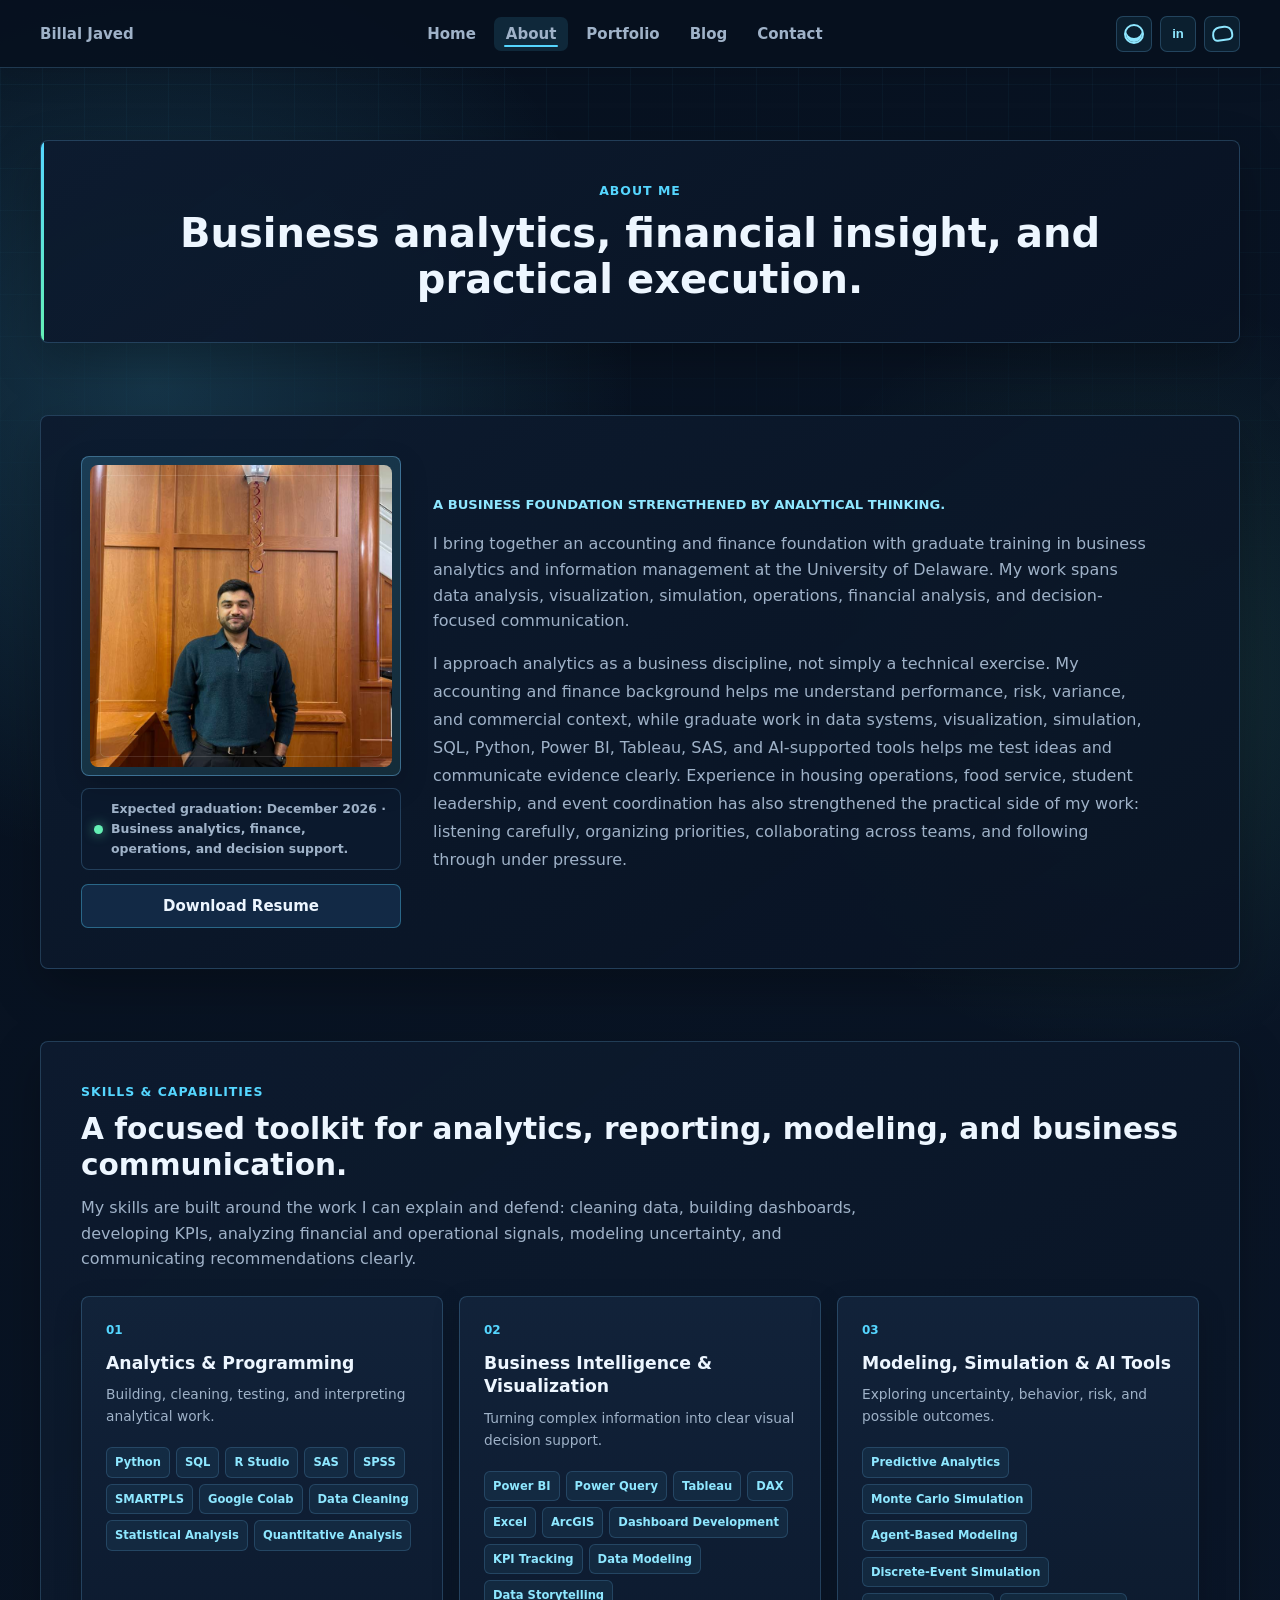
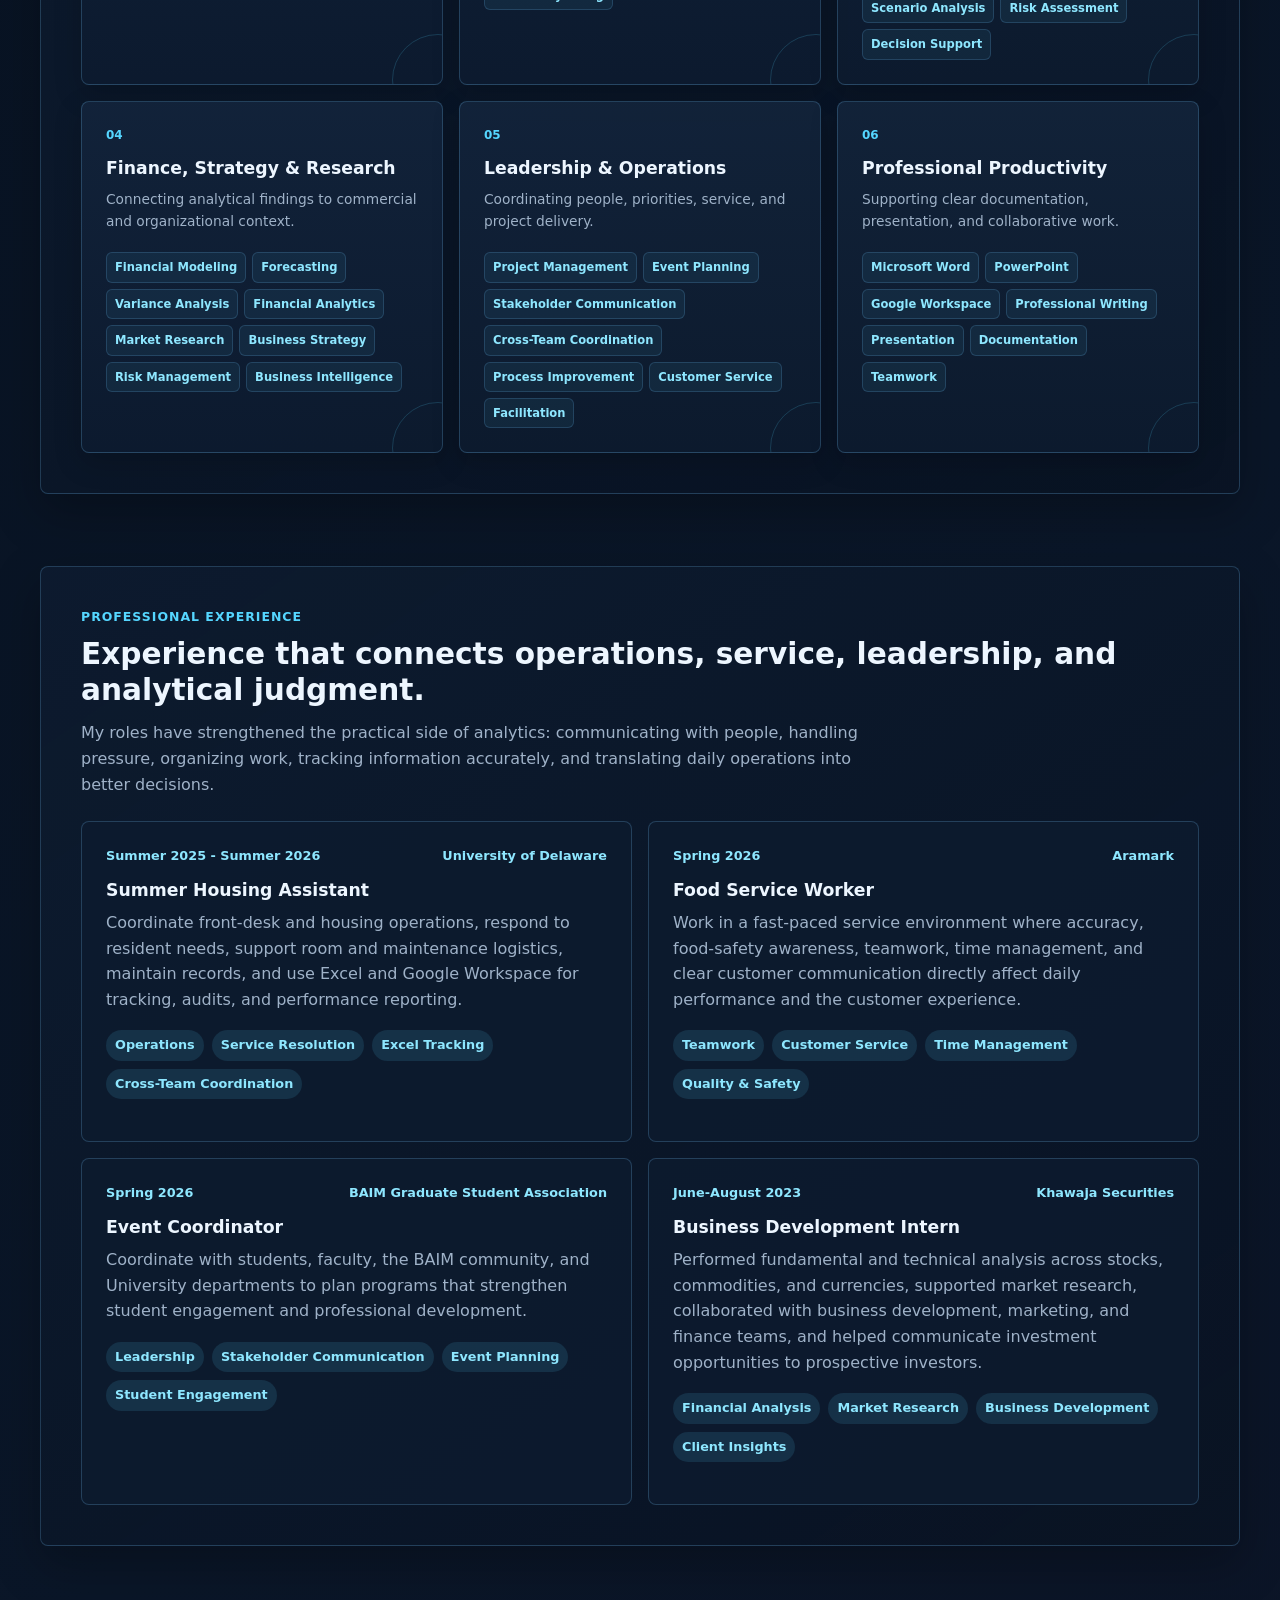
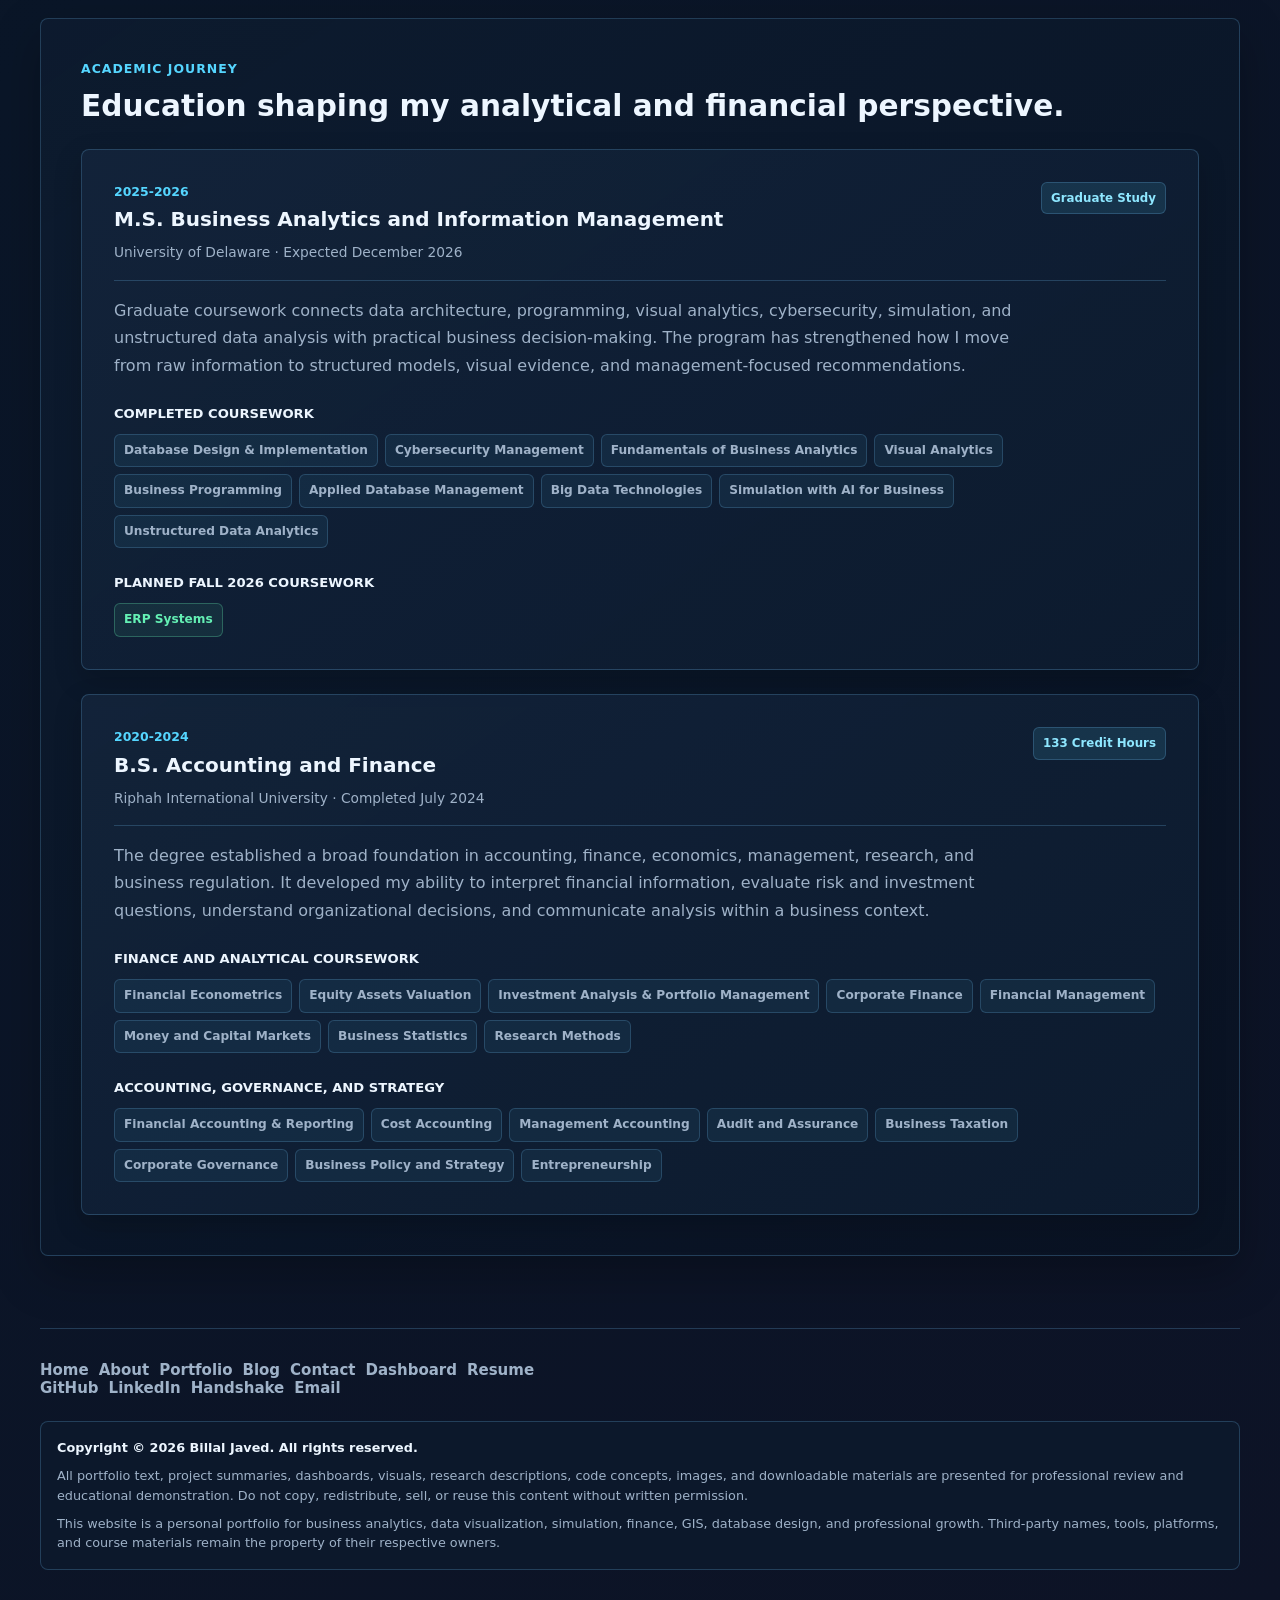
==== commit 4e0c87bb: "Refine about profile narrative" ====
--- a/about.html
+++ b/about.html
@@ -34,9 +34,9 @@
             <a class="button secondary resume-download profile-resume" href="#">Download Resume</a>
           </aside>
           <div class="profile-content">
-            <p class="profile-kicker" id="aboutKicker">A finance foundation expanded through analytics, systems, and simulation.</p>
-            <p id="aboutText">I combine an accounting and finance foundation with graduate training in business analytics and information management. My work focuses on data cleaning, modeling, dashboard development, simulation, financial analysis, and clear communication for business decisions.</p>
-            <p id="aboutSecondary">I approach analytics as a business discipline first. My accounting and finance background helps me understand performance, risk, variance, and commercial context, while my graduate work strengthens the technical side: SQL, Python, Power BI, Tableau, SAS, simulation, data modeling, and unstructured data analysis. I am most interested in work where clean data, thoughtful metrics, and clear storytelling help people make better decisions.</p>
+            <p class="profile-kicker" id="aboutKicker">A business foundation strengthened by analytical thinking.</p>
+            <p id="aboutText">I bring together an accounting and finance foundation with graduate training in business analytics and information management at the University of Delaware. My work spans data analysis, visualization, simulation, operations, financial analysis, and decision-focused communication.</p>
+            <p id="aboutSecondary">I approach analytics as a business discipline, not simply a technical exercise. My accounting and finance background helps me understand performance, risk, variance, and commercial context, while graduate work in data systems, visualization, simulation, SQL, Python, Power BI, Tableau, SAS, and AI-supported tools helps me test ideas and communicate evidence clearly. Experience in housing operations, food service, student leadership, and event coordination has also strengthened the practical side of my work: listening carefully, organizing priorities, collaborating across teams, and following through under pressure.</p>
           </div>
         </div>
       </section>
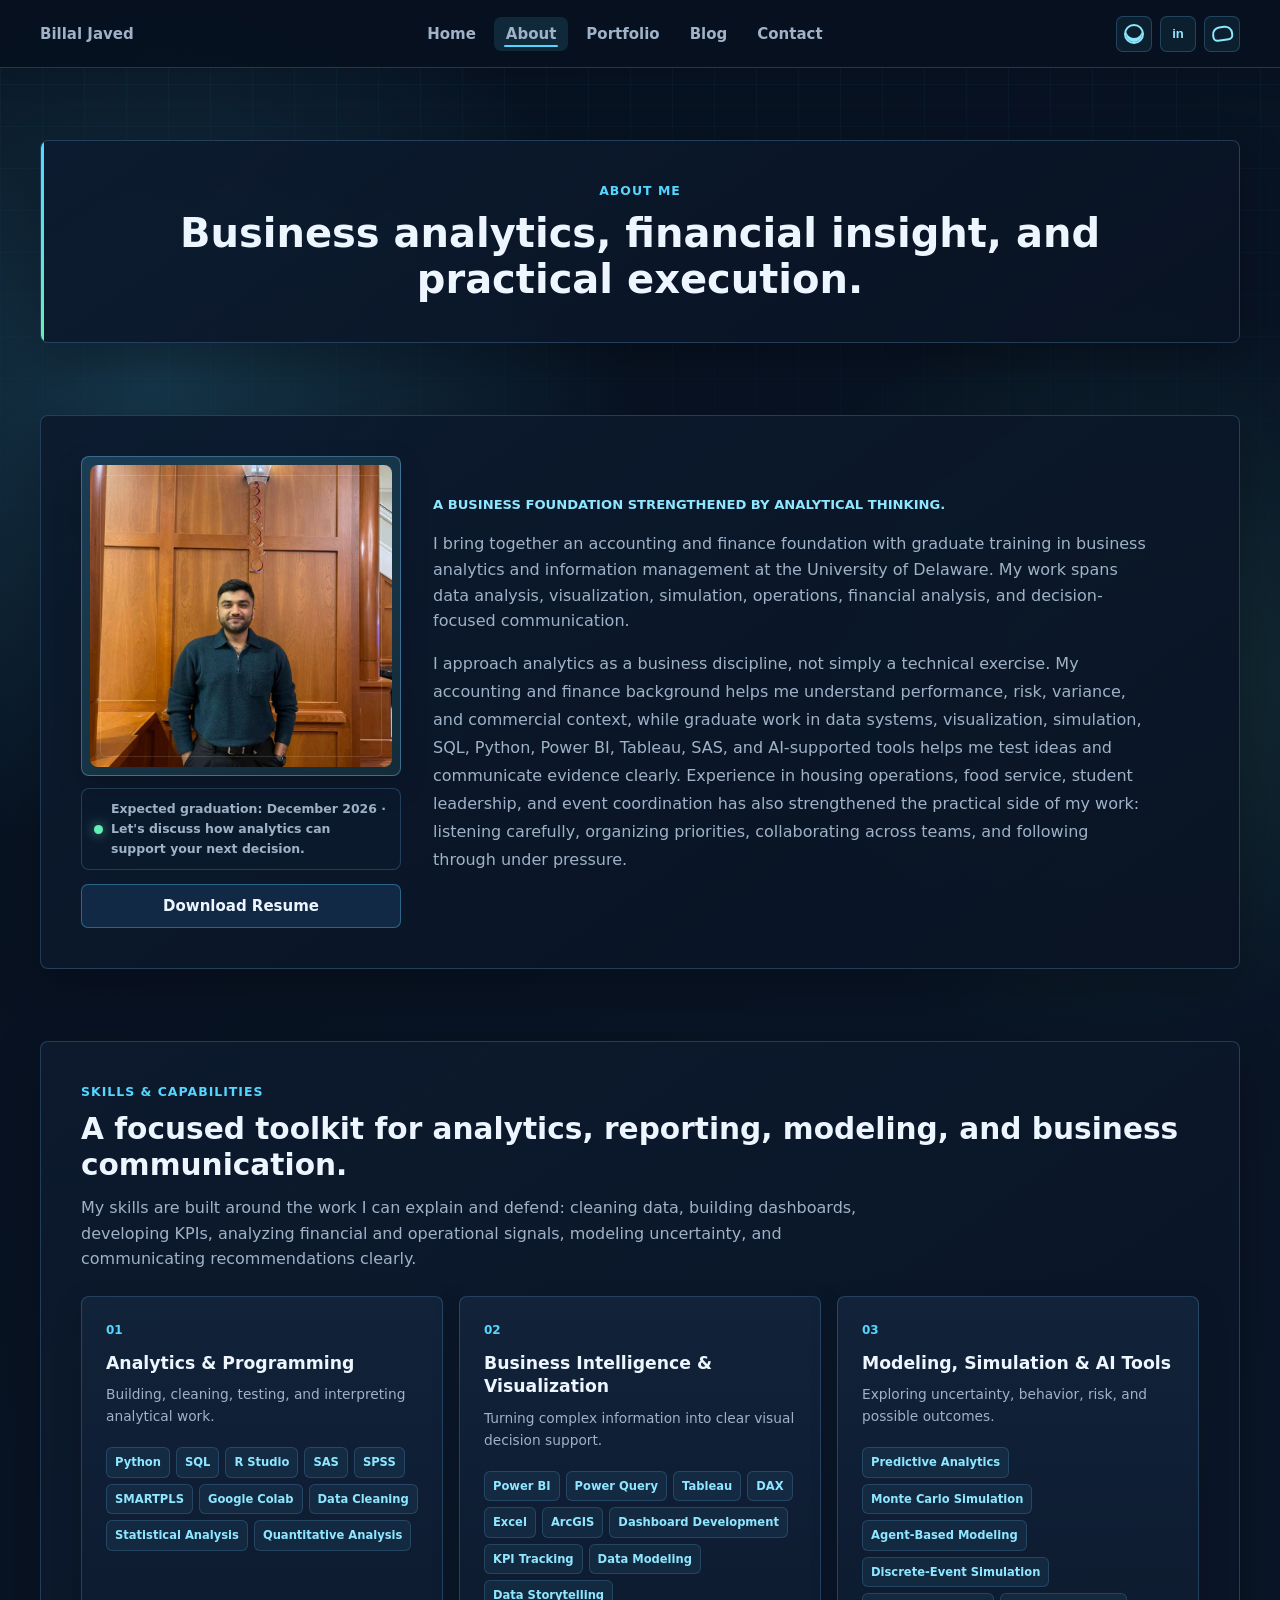
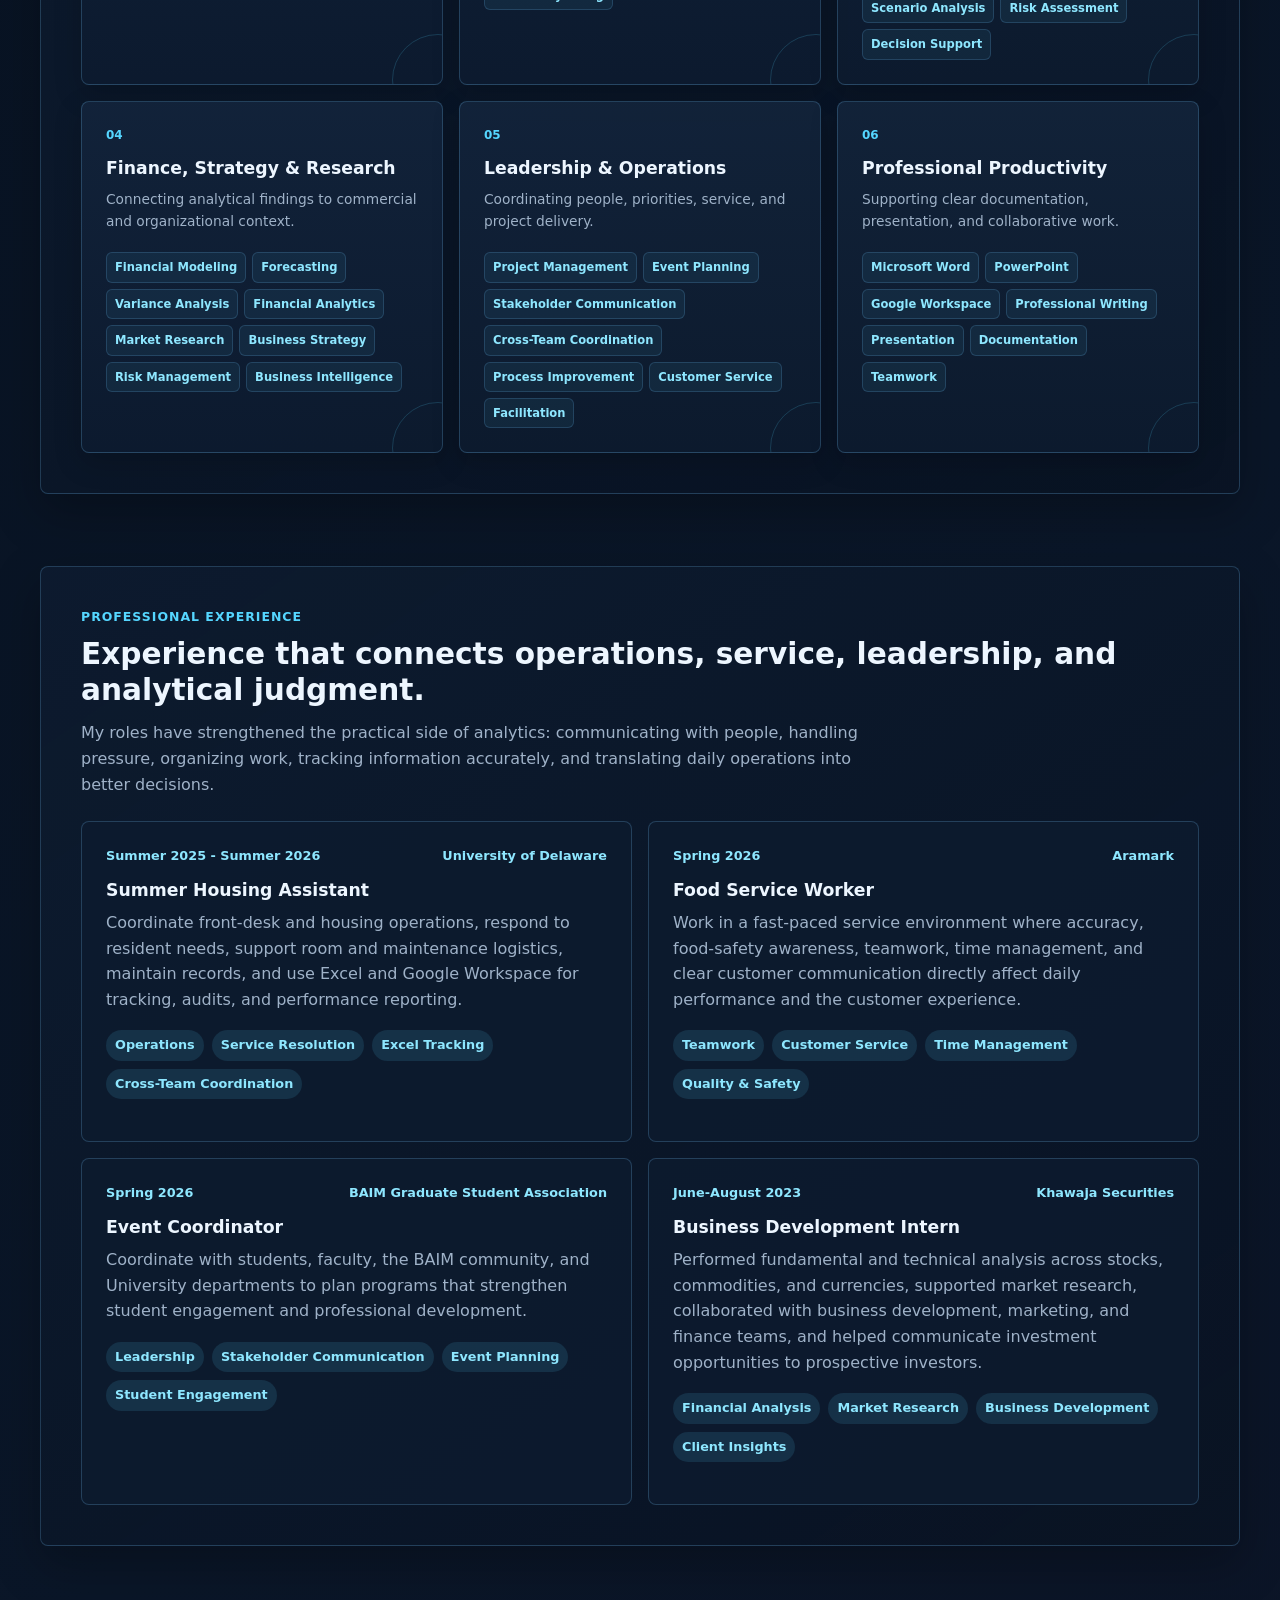
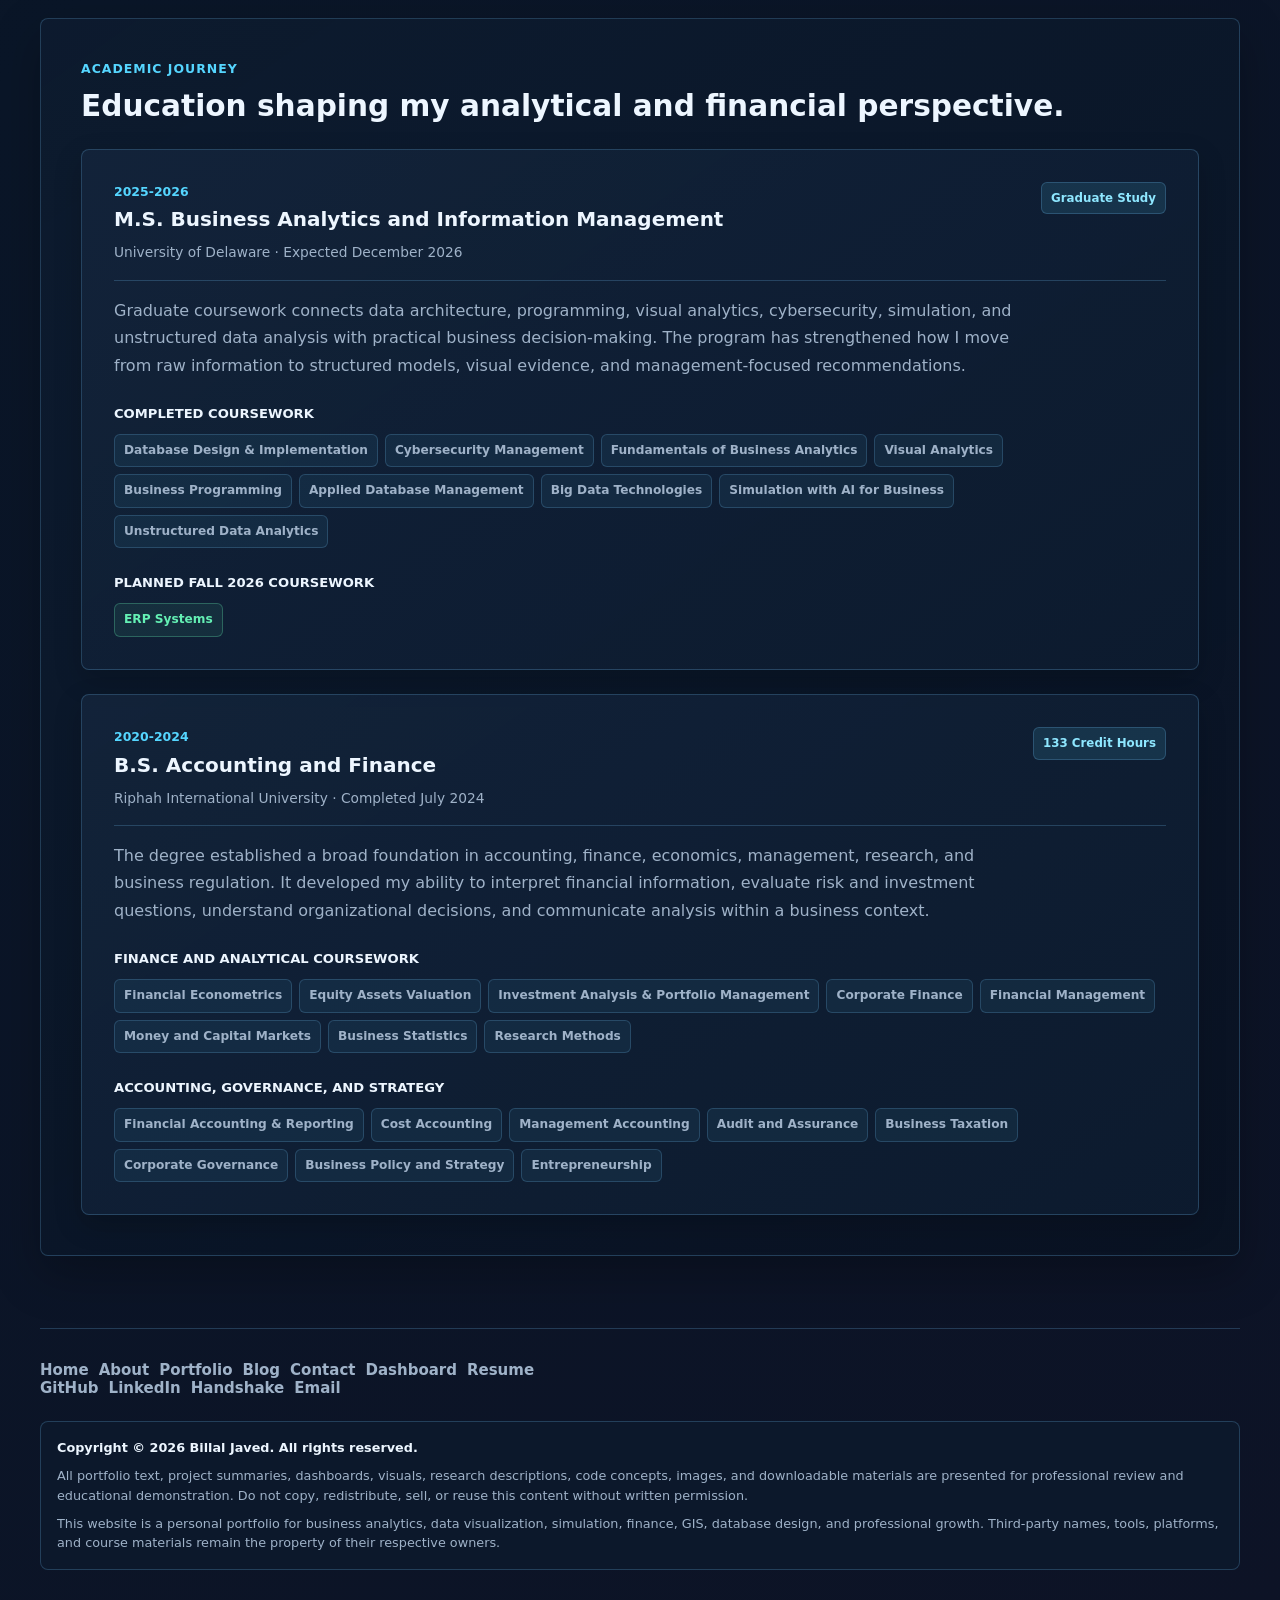
==== commit bdb09505: "Match about status card wording" ====
--- a/about.html
+++ b/about.html
@@ -30,7 +30,7 @@
         <div class="profile-card reveal">
           <aside class="profile-visual">
             <div class="profile-image-frame"><img id="profileImage" alt="Billal Javed profile" /></div>
-            <div class="profile-status"><i></i><span id="profileStatus">Expected graduation: December 2026 - Business analytics, finance, operations, and decision support.</span></div>
+            <div class="profile-status"><i></i><span id="profileStatus">Expected graduation: December 2026 - Let's discuss how analytics can support your next decision.</span></div>
             <a class="button secondary resume-download profile-resume" href="#">Download Resume</a>
           </aside>
           <div class="profile-content">
